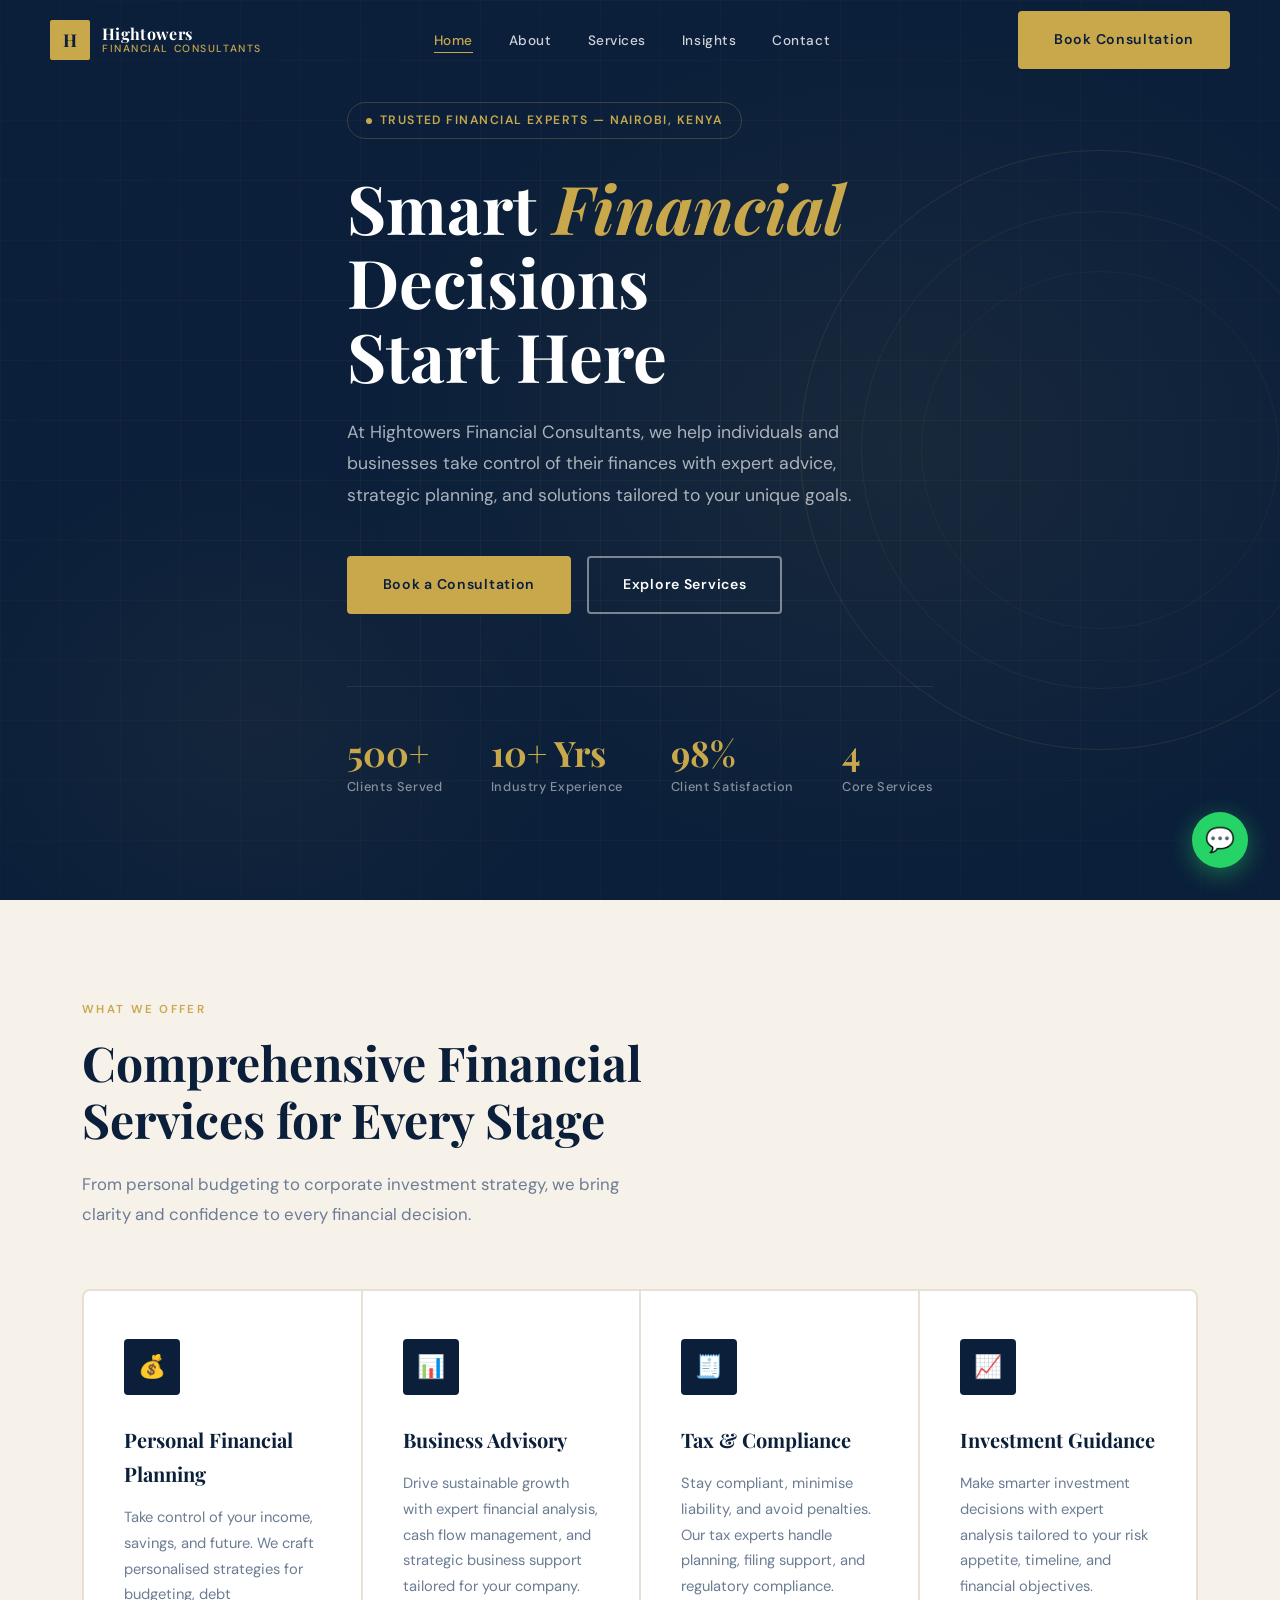
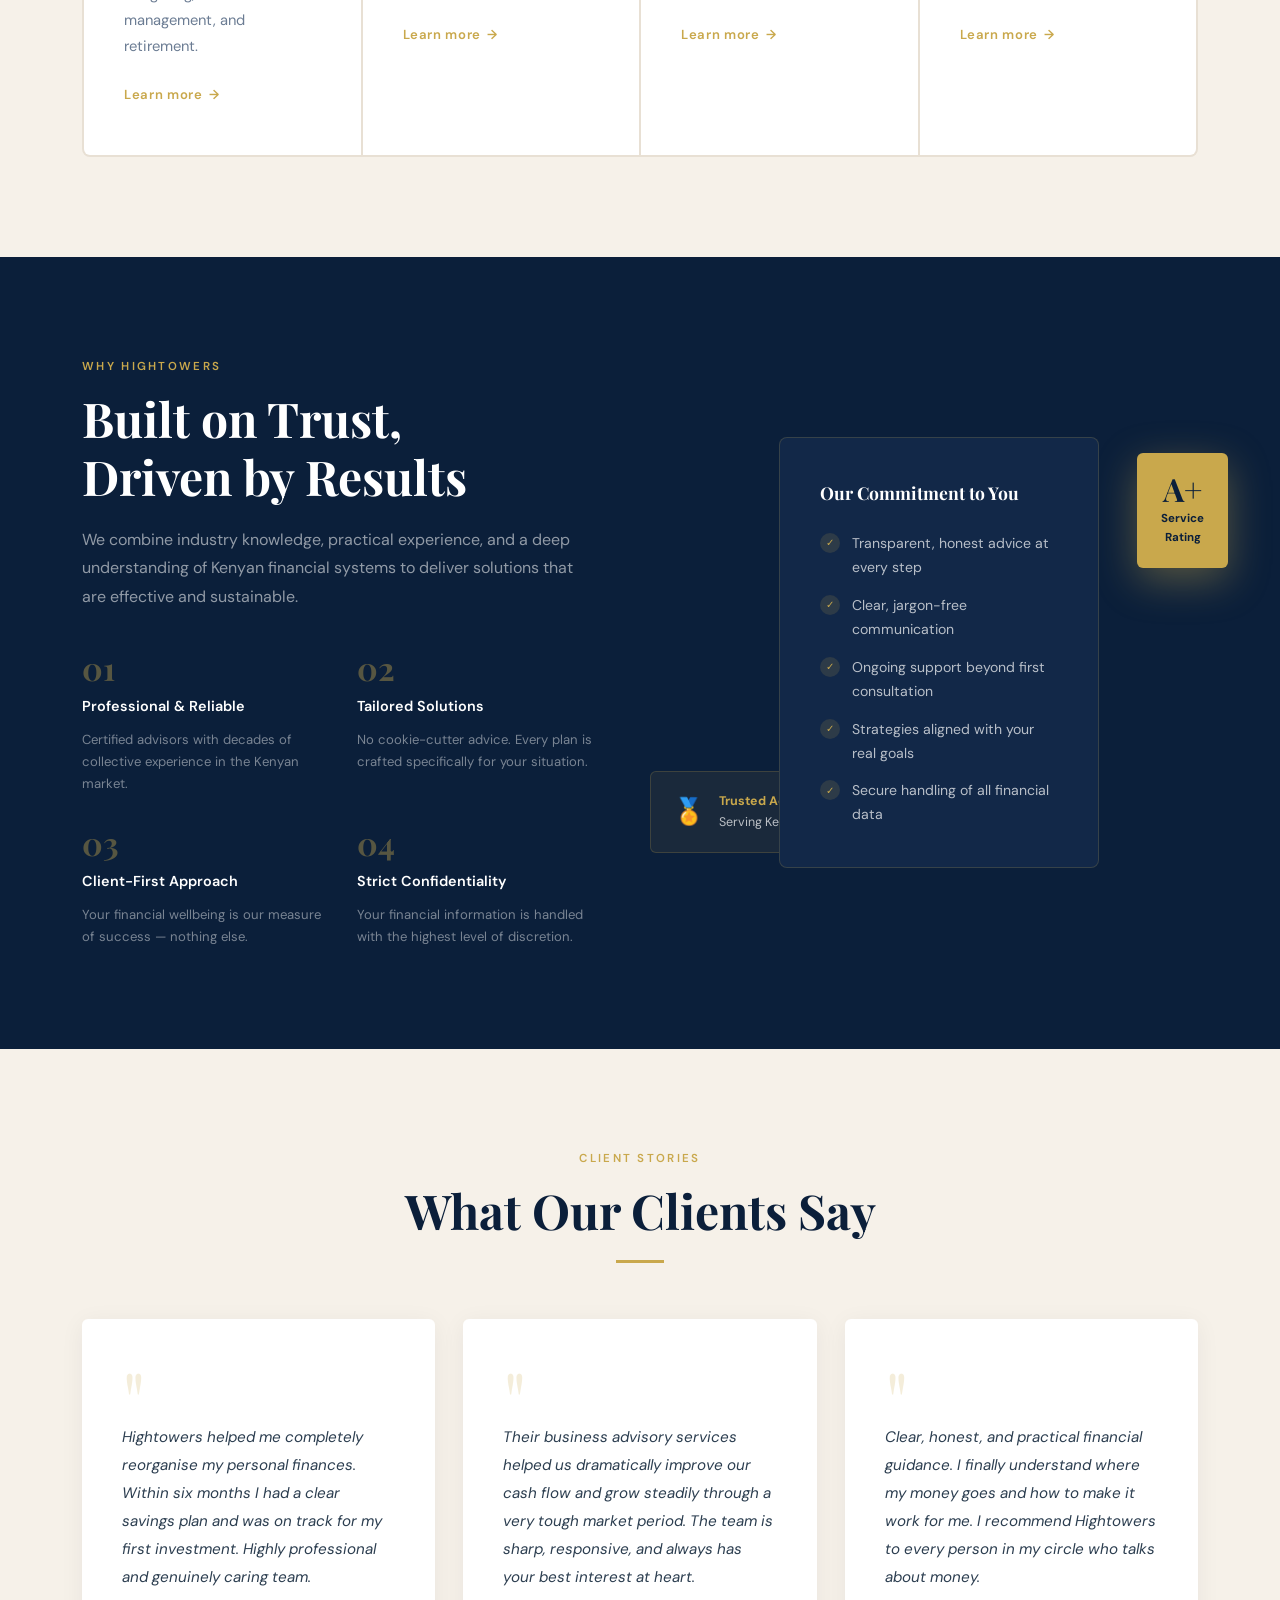
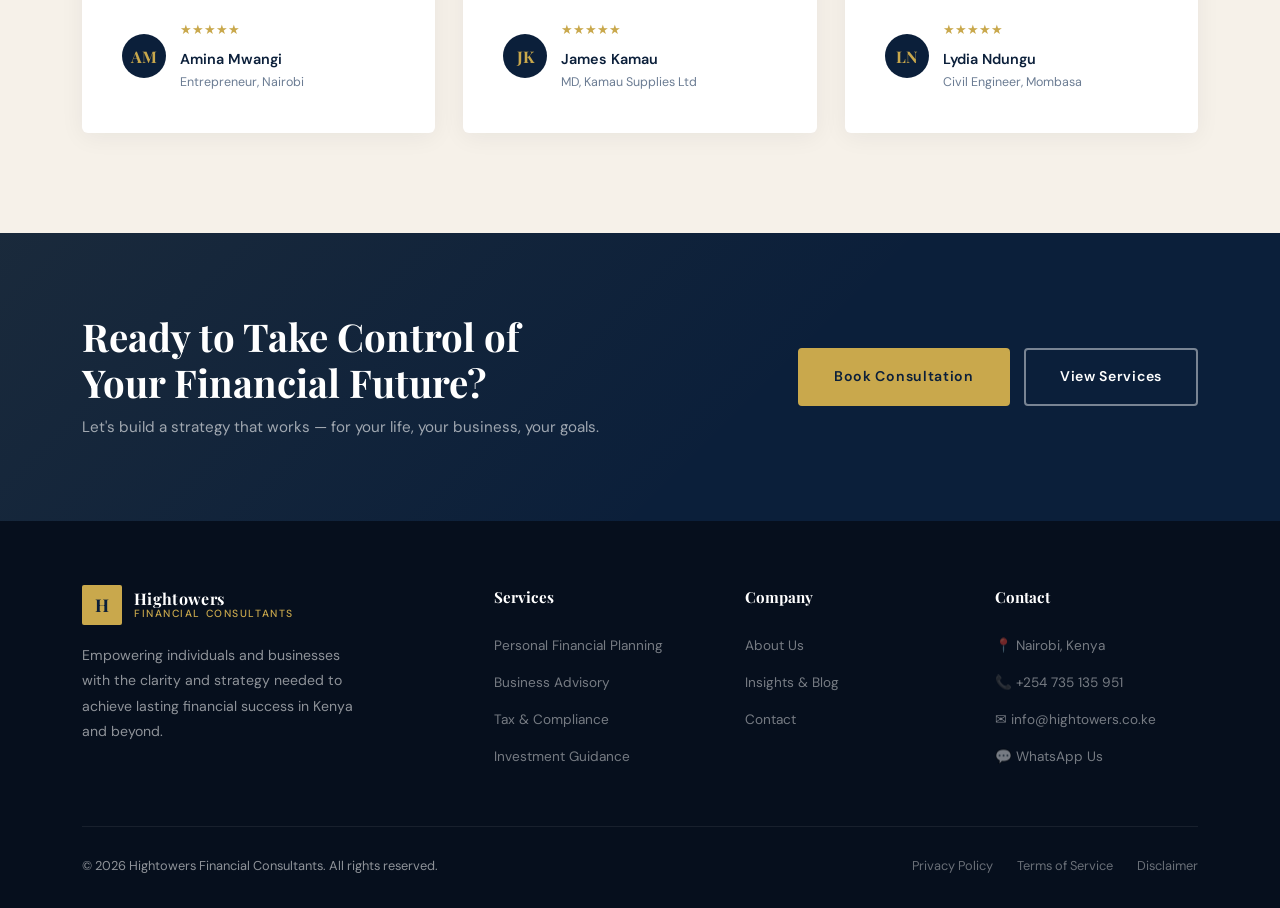
==== index.html @ bea7aef2 "Update WhatsApp link in footer and float button" ====
<!DOCTYPE html>
<html lang="en">
<head>
  <meta charset="UTF-8" />
  <meta name="viewport" content="width=device-width, initial-scale=1.0" />
  <title>Hightowers Financial Consultants — Smart Financial Decisions Start Here</title>
  <meta name="description" content="Hightowers Financial Consultants — expert financial advisory, investment guidance, tax consulting, and business advisory services in Kenya.">
  <link rel="stylesheet" href="css/style.css" />
</head>
<body>

<!-- ── NAVBAR ────────────────────────────── -->
<nav class="navbar">
  <div class="nav-inner">
    <a href="index.html" class="logo">
      <div class="logo-mark">H</div>
      <div class="logo-text">
        <span class="logo-name">Hightowers</span>
        <span class="logo-sub">Financial Consultants</span>
      </div>
    </a>
    <ul class="nav-links">
      <li><a href="index.html">Home</a></li>
      <li><a href="about.html">About</a></li>
      <li><a href="services.html">Services</a></li>
      <li><a href="blog.html">Insights</a></li>
      <li><a href="contact.html">Contact</a></li>
    </ul>
    <a href="contact.html" class="btn btn-primary nav-cta">Book Consultation</a>
    <div class="hamburger">
      <span></span><span></span><span></span>
    </div>
  </div>
</nav>

<!-- Mobile Nav -->
<nav class="mobile-nav">
  <a href="index.html">Home</a>
  <a href="about.html">About</a>
  <a href="services.html">Services</a>
  <a href="blog.html">Insights</a>
  <a href="contact.html">Contact</a>
  <a href="contact.html" class="btn btn-primary" style="text-align:center;margin-top:8px;">Book Consultation</a>
</nav>

<!-- ── HERO ──────────────────────────────── -->
<section class="hero">
  <div class="hero-bg"></div>
  <div class="hero-grid"></div>
  <div class="hero-shape"></div>

  <div class="container">
    <div class="hero-content">
      <div class="hero-badge">
        <span class="badge-dot"></span>
        Trusted Financial Experts — Nairobi, Kenya
      </div>

      <h1>Smart <em>Financial</em><br>Decisions<br>Start Here</h1>

      <p class="hero-sub">
        At Hightowers Financial Consultants, we help individuals and businesses
        take control of their finances with expert advice, strategic planning,
        and solutions tailored to your unique goals.
      </p>

      <div class="hero-actions">
        <a href="contact.html" class="btn btn-primary">Book a Consultation</a>
        <a href="services.html" class="btn btn-outline">Explore Services</a>
      </div>

      <div class="hero-stats">
        <div>
          <div class="stat-num" data-target="500" data-suffix="+">0+</div>
          <div class="stat-label">Clients Served</div>
        </div>
        <div>
          <div class="stat-num" data-target="10" data-suffix="+ Yrs">0</div>
          <div class="stat-label">Industry Experience</div>
        </div>
        <div>
          <div class="stat-num" data-target="98" data-suffix="%">0%</div>
          <div class="stat-label">Client Satisfaction</div>
        </div>
        <div>
          <div class="stat-num" data-target="4" data-suffix="">0</div>
          <div class="stat-label">Core Services</div>
        </div>
      </div>
    </div>
  </div>
</section>

<!-- ── SERVICES OVERVIEW ──────────────────── -->
<section class="section" style="background:var(--cream);">
  <div class="container">
    <div class="fade-in">
      <span class="eyebrow">What We Offer</span>
      <h2 class="section-title">Comprehensive Financial<br>Services for Every Stage</h2>
      <p class="section-sub">From personal budgeting to corporate investment strategy, we bring clarity and confidence to every financial decision.</p>
    </div>

    <div class="services-grid fade-in">
      <div class="service-card">
        <div class="service-icon">💰</div>
        <h3>Personal Financial Planning</h3>
        <p>Take control of your income, savings, and future. We craft personalised strategies for budgeting, debt management, and retirement.</p>
        <a href="services.html" class="service-link">Learn more</a>
      </div>
      <div class="service-card">
        <div class="service-icon">📊</div>
        <h3>Business Advisory</h3>
        <p>Drive sustainable growth with expert financial analysis, cash flow management, and strategic business support tailored for your company.</p>
        <a href="services.html" class="service-link">Learn more</a>
      </div>
      <div class="service-card">
        <div class="service-icon">🧾</div>
        <h3>Tax & Compliance</h3>
        <p>Stay compliant, minimise liability, and avoid penalties. Our tax experts handle planning, filing support, and regulatory compliance.</p>
        <a href="services.html" class="service-link">Learn more</a>
      </div>
      <div class="service-card">
        <div class="service-icon">📈</div>
        <h3>Investment Guidance</h3>
        <p>Make smarter investment decisions with expert analysis tailored to your risk appetite, timeline, and financial objectives.</p>
        <a href="services.html" class="service-link">Learn more</a>
      </div>
    </div>
  </div>
</section>

<!-- ── WHY CHOOSE US ─────────────────────── -->
<section class="section why-us">
  <div class="container">
    <div class="why-grid">
      <div>
        <span class="eyebrow">Why Hightowers</span>
        <h2 class="section-title light">Built on Trust,<br>Driven by Results</h2>
        <p style="color:rgba(255,255,255,0.55);font-size:1rem;line-height:1.8;margin-bottom:8px;">
          We combine industry knowledge, practical experience, and a deep understanding of Kenyan financial systems to deliver solutions that are effective and sustainable.
        </p>

        <div class="why-features">
          <div class="feature-item fade-in">
            <div class="feature-num">01</div>
            <div class="feature-title">Professional & Reliable</div>
            <div class="feature-desc">Certified advisors with decades of collective experience in the Kenyan market.</div>
          </div>
          <div class="feature-item fade-in">
            <div class="feature-num">02</div>
            <div class="feature-title">Tailored Solutions</div>
            <div class="feature-desc">No cookie-cutter advice. Every plan is crafted specifically for your situation.</div>
          </div>
          <div class="feature-item fade-in">
            <div class="feature-num">03</div>
            <div class="feature-title">Client-First Approach</div>
            <div class="feature-desc">Your financial wellbeing is our measure of success — nothing else.</div>
          </div>
          <div class="feature-item fade-in">
            <div class="feature-num">04</div>
            <div class="feature-title">Strict Confidentiality</div>
            <div class="feature-desc">Your financial information is handled with the highest level of discretion.</div>
          </div>
        </div>
      </div>

      <div class="why-visual">
        <div class="why-card-main">
          <h4>Our Commitment to You</h4>
          <ul class="checklist">
            <li><div class="check-icon">✓</div>Transparent, honest advice at every step</li>
            <li><div class="check-icon">✓</div>Clear, jargon-free communication</li>
            <li><div class="check-icon">✓</div>Ongoing support beyond first consultation</li>
            <li><div class="check-icon">✓</div>Strategies aligned with your real goals</li>
            <li><div class="check-icon">✓</div>Secure handling of all financial data</li>
          </ul>
        </div>

        <div class="why-card-accent">
          <div class="accent-num">A+</div>
          <div class="accent-text">Service<br>Rating</div>
        </div>

        <div class="why-card-bottom">
          <div class="wb-icon">🏅</div>
          <div class="wb-text">
            <strong>Trusted Advisors</strong>
            Serving Kenya since 2014
          </div>
        </div>
      </div>
    </div>
  </div>
</section>

<!-- ── TESTIMONIALS ──────────────────────── -->
<section class="section testimonials">
  <div class="container">
    <div class="fade-in" style="text-align:center;max-width:580px;margin:0 auto;">
      <span class="eyebrow">Client Stories</span>
      <h2 class="section-title">What Our Clients Say</h2>
      <div class="gold-line" style="margin:0 auto 0;"></div>
    </div>

    <div class="testimonials-grid">
      <div class="testimonial-card fade-in">
        <div class="quote-mark">"</div>
        <p class="testimonial-text">Hightowers helped me completely reorganise my personal finances. Within six months I had a clear savings plan and was on track for my first investment. Highly professional and genuinely caring team.</p>
        <div class="testimonial-author">
          <div class="author-avatar">AM</div>
          <div>
            <div class="stars">★★★★★</div>
            <div class="author-name">Amina Mwangi</div>
            <div class="author-role">Entrepreneur, Nairobi</div>
          </div>
        </div>
      </div>

      <div class="testimonial-card fade-in">
        <div class="quote-mark">"</div>
        <p class="testimonial-text">Their business advisory services helped us dramatically improve our cash flow and grow steadily through a very tough market period. The team is sharp, responsive, and always has your best interest at heart.</p>
        <div class="testimonial-author">
          <div class="author-avatar">JK</div>
          <div>
            <div class="stars">★★★★★</div>
            <div class="author-name">James Kamau</div>
            <div class="author-role">MD, Kamau Supplies Ltd</div>
          </div>
        </div>
      </div>

      <div class="testimonial-card fade-in">
        <div class="quote-mark">"</div>
        <p class="testimonial-text">Clear, honest, and practical financial guidance. I finally understand where my money goes and how to make it work for me. I recommend Hightowers to every person in my circle who talks about money.</p>
        <div class="testimonial-author">
          <div class="author-avatar">LN</div>
          <div>
            <div class="stars">★★★★★</div>
            <div class="author-name">Lydia Ndungu</div>
            <div class="author-role">Civil Engineer, Mombasa</div>
          </div>
        </div>
      </div>
    </div>
  </div>
</section>

<!-- ── CTA BAND ───────────────────────────── -->
<div class="cta-band">
  <div class="container">
    <div class="cta-inner">
      <div>
        <h2>Ready to Take Control of<br>Your Financial Future?</h2>
        <p>Let's build a strategy that works — for your life, your business, your goals.</p>
      </div>
      <div class="cta-actions">
        <a href="contact.html" class="btn btn-primary">Book Consultation</a>
        <a href="services.html" class="btn btn-outline">View Services</a>
      </div>
    </div>
  </div>
</div>

<!-- ── FOOTER ─────────────────────────────── -->
<footer>
  <div class="container">
    <div class="footer-grid">
      <div class="footer-brand">
        <a href="index.html" class="logo">
          <div class="logo-mark">H</div>
          <div class="logo-text">
            <span class="logo-name">Hightowers</span>
            <span class="logo-sub">Financial Consultants</span>
          </div>
        </a>
        <p>Empowering individuals and businesses with the clarity and strategy needed to achieve lasting financial success in Kenya and beyond.</p>
      </div>

      <div class="footer-col">
        <h4>Services</h4>
        <ul class="footer-links">
          <li><a href="services.html">Personal Financial Planning</a></li>
          <li><a href="services.html">Business Advisory</a></li>
          <li><a href="services.html">Tax & Compliance</a></li>
          <li><a href="services.html">Investment Guidance</a></li>
        </ul>
      </div>

      <div class="footer-col">
        <h4>Company</h4>
        <ul class="footer-links">
          <li><a href="about.html">About Us</a></li>
          <li><a href="blog.html">Insights & Blog</a></li>
          <li><a href="contact.html">Contact</a></li>
        </ul>
      </div>

      <div class="footer-col">
        <h4>Contact</h4>
        <ul class="footer-links">
          <li><a href="#">📍 Nairobi, Kenya</a></li>
          <li><a href="tel:+254735135951">📞 +254 735 135 951</a></li>
          <li><a href="mailto:olelaeric@gmail.com">✉ info@hightowers.co.ke</a></li>
          <li><a href="https://wa.me/254102696261">💬 WhatsApp Us</a></li>
        </ul>
      </div>
    </div>

    <div class="footer-bottom">
      <span>© 2026 Hightowers Financial Consultants. All rights reserved.</span>
      <div style="display:flex;gap:24px;">
        <a href="#">Privacy Policy</a>
        <a href="#">Terms of Service</a>
        <a href="#">Disclaimer</a>
      </div>
    </div>
  </div>
</footer>

<!-- WhatsApp Float -->
<a href="https://wa.me/254102696261" class="wa-float" target="_blank" title="Chat on WhatsApp">💬</a>

<script src="js/main.js"></script>
</body>
</html>
---- css/style.css ----
/* =============================================
   HIGHTOWERS FINANCIAL CONSULTANTS
   Stylesheet — Luxury Refined Theme
   ============================================= */

@import url('https://fonts.googleapis.com/css2?family=Playfair+Display:ital,wght@0,400;0,600;0,700;1,400&family=DM+Sans:wght@300;400;500;600&display=swap');

:root {
  --navy:    #0B1F3A;
  --navy-2:  #122848;
  --gold:    #C9A84C;
  --gold-lt: #E2C97E;
  --cream:   #F6F1E9;
  --white:   #FFFFFF;
  --text:    #2C3E50;
  --muted:   #6B7C93;
  --border:  rgba(201,168,76,0.25);
  --shadow:  0 12px 48px rgba(11,31,58,0.14);
  --radius:  4px;
  --transition: 0.35s cubic-bezier(0.4,0,0.2,1);
}

*, *::before, *::after { box-sizing: border-box; margin: 0; padding: 0; }

html { scroll-behavior: smooth; font-size: 16px; }

body {
  font-family: 'DM Sans', sans-serif;
  color: var(--text);
  background: var(--white);
  line-height: 1.7;
  overflow-x: hidden;
}

/* ── Utility ─────────────────────────────── */
.container { max-width: 1180px; margin: 0 auto; padding: 0 32px; }
.section    { padding: 100px 0; }
.section-sm { padding: 64px 0; }

.eyebrow {
  font-family: 'DM Sans', sans-serif;
  font-size: 0.72rem;
  font-weight: 600;
  letter-spacing: 0.2em;
  text-transform: uppercase;
  color: var(--gold);
  display: block;
  margin-bottom: 14px;
}

.section-title {
  font-family: 'Playfair Display', serif;
  font-size: clamp(2rem, 4vw, 3rem);
  font-weight: 700;
  color: var(--navy);
  line-height: 1.2;
  margin-bottom: 20px;
}

.section-title.light { color: var(--white); }

.section-sub {
  font-size: 1.05rem;
  color: var(--muted);
  max-width: 560px;
  line-height: 1.8;
}

.gold-line {
  width: 48px;
  height: 3px;
  background: var(--gold);
  margin-bottom: 28px;
}

/* ── Buttons ─────────────────────────────── */
.btn {
  display: inline-flex;
  align-items: center;
  gap: 8px;
  padding: 15px 34px;
  border-radius: var(--radius);
  font-family: 'DM Sans', sans-serif;
  font-size: 0.88rem;
  font-weight: 600;
  letter-spacing: 0.05em;
  text-decoration: none;
  cursor: pointer;
  border: 2px solid transparent;
  transition: all var(--transition);
}

.btn-primary {
  background: var(--gold);
  color: var(--navy);
  border-color: var(--gold);
}
.btn-primary:hover {
  background: var(--gold-lt);
  border-color: var(--gold-lt);
  transform: translateY(-2px);
  box-shadow: 0 8px 28px rgba(201,168,76,0.35);
}

.btn-outline {
  background: transparent;
  color: var(--white);
  border-color: rgba(255,255,255,0.45);
}
.btn-outline:hover {
  background: rgba(255,255,255,0.12);
  border-color: var(--white);
}

.btn-dark {
  background: var(--navy);
  color: var(--white);
  border-color: var(--navy);
}
.btn-dark:hover {
  background: var(--navy-2);
  transform: translateY(-2px);
}

/* ── NAV ─────────────────────────────────── */
.navbar {
  position: fixed;
  top: 0; left: 0; right: 0;
  z-index: 999;
  padding: 0 32px;
  transition: all var(--transition);
}

.navbar.scrolled {
  background: var(--navy);
  box-shadow: 0 4px 32px rgba(0,0,0,0.3);
  padding: 0 32px;
}

.nav-inner {
  display: flex;
  align-items: center;
  justify-content: space-between;
  max-width: 1180px;
  margin: 0 auto;
  height: 80px;
}

.logo {
  text-decoration: none;
  display: flex;
  align-items: center;
  gap: 12px;
}

.logo-mark {
  width: 40px;
  height: 40px;
  background: var(--gold);
  display: flex;
  align-items: center;
  justify-content: center;
  font-family: 'Playfair Display', serif;
  font-size: 1.1rem;
  font-weight: 700;
  color: var(--navy);
  border-radius: 2px;
}

.logo-text {
  display: flex;
  flex-direction: column;
  line-height: 1.1;
}

.logo-name {
  font-family: 'Playfair Display', serif;
  font-size: 1rem;
  font-weight: 700;
  color: var(--white);
  letter-spacing: 0.02em;
}

.logo-sub {
  font-size: 0.65rem;
  font-weight: 500;
  letter-spacing: 0.15em;
  text-transform: uppercase;
  color: var(--gold);
}

.nav-links {
  display: flex;
  align-items: center;
  gap: 36px;
  list-style: none;
}

.nav-links a {
  text-decoration: none;
  font-size: 0.85rem;
  font-weight: 500;
  color: rgba(255,255,255,0.8);
  letter-spacing: 0.04em;
  transition: color var(--transition);
  position: relative;
}

.nav-links a::after {
  content: '';
  position: absolute;
  bottom: -4px; left: 0; right: 0;
  height: 1px;
  background: var(--gold);
  transform: scaleX(0);
  transition: transform var(--transition);
}

.nav-links a:hover,
.nav-links a.active {
  color: var(--gold);
}

.nav-links a:hover::after,
.nav-links a.active::after { transform: scaleX(1); }

.nav-cta { margin-left: 16px; }

.hamburger {
  display: none;
  flex-direction: column;
  gap: 5px;
  cursor: pointer;
  padding: 4px;
}
.hamburger span {
  width: 26px;
  height: 2px;
  background: var(--white);
  border-radius: 2px;
  transition: all var(--transition);
}

/* ── HERO ────────────────────────────────── */
.hero {
  min-height: 100vh;
  background: var(--navy);
  position: relative;
  display: flex;
  align-items: center;
  overflow: hidden;
}

.hero-bg {
  position: absolute;
  inset: 0;
  background:
    radial-gradient(ellipse 70% 80% at 70% 50%, rgba(201,168,76,0.07) 0%, transparent 60%),
    radial-gradient(ellipse 50% 60% at 20% 80%, rgba(201,168,76,0.05) 0%, transparent 50%);
}

.hero-grid {
  position: absolute;
  inset: 0;
  background-image:
    linear-gradient(rgba(201,168,76,0.05) 1px, transparent 1px),
    linear-gradient(90deg, rgba(201,168,76,0.05) 1px, transparent 1px);
  background-size: 60px 60px;
  mask-image: radial-gradient(ellipse 90% 90% at 50% 50%, black 30%, transparent 100%);
}

.hero-shape {
  position: absolute;
  right: -120px;
  top: 50%;
  transform: translateY(-50%);
  width: 600px;
  height: 600px;
  border: 1px solid rgba(201,168,76,0.12);
  border-radius: 50%;
}

.hero-shape::before {
  content: '';
  position: absolute;
  inset: 60px;
  border: 1px solid rgba(201,168,76,0.08);
  border-radius: 50%;
}

.hero-shape::after {
  content: '';
  position: absolute;
  inset: 120px;
  border: 1px solid rgba(201,168,76,0.06);
  border-radius: 50%;
}

.hero-content {
  position: relative;
  z-index: 2;
  max-width: 680px;
  animation: heroIn 1.1s cubic-bezier(0.22,1,0.36,1) both;
}

@keyframes heroIn {
  from { opacity: 0; transform: translateY(40px); }
  to   { opacity: 1; transform: translateY(0); }
}

.hero-badge {
  display: inline-flex;
  align-items: center;
  gap: 8px;
  padding: 7px 18px;
  border: 1px solid var(--border);
  border-radius: 100px;
  margin-bottom: 32px;
  font-size: 0.76rem;
  font-weight: 600;
  letter-spacing: 0.12em;
  text-transform: uppercase;
  color: var(--gold);
}

.badge-dot {
  width: 6px;
  height: 6px;
  background: var(--gold);
  border-radius: 50%;
  animation: pulse 2s infinite;
}

@keyframes pulse {
  0%, 100% { opacity: 1; transform: scale(1); }
  50%       { opacity: 0.5; transform: scale(0.7); }
}

.hero h1 {
  font-family: 'Playfair Display', serif;
  font-size: clamp(2.6rem, 6vw, 4.2rem);
  font-weight: 700;
  color: var(--white);
  line-height: 1.1;
  margin-bottom: 24px;
}

.hero h1 em {
  font-style: italic;
  color: var(--gold);
}

.hero-sub {
  font-size: 1.1rem;
  color: rgba(255,255,255,0.65);
  line-height: 1.8;
  margin-bottom: 44px;
  max-width: 520px;
}

.hero-actions { display: flex; gap: 16px; flex-wrap: wrap; }

.hero-stats {
  display: flex;
  gap: 48px;
  margin-top: 72px;
  padding-top: 48px;
  border-top: 1px solid rgba(255,255,255,0.08);
}

.stat-num {
  font-family: 'Playfair Display', serif;
  font-size: 2.2rem;
  font-weight: 700;
  color: var(--gold);
  line-height: 1;
  margin-bottom: 6px;
}

.stat-label {
  font-size: 0.8rem;
  font-weight: 500;
  color: rgba(255,255,255,0.5);
  letter-spacing: 0.05em;
}

/* ── SERVICES GRID ───────────────────────── */
.services-grid {
  display: grid;
  grid-template-columns: repeat(auto-fit, minmax(260px, 1fr));
  gap: 2px;
  background: #E8E0D4;
  border: 2px solid #E8E0D4;
  border-radius: 8px;
  overflow: hidden;
  margin-top: 60px;
}

.service-card {
  background: var(--white);
  padding: 48px 40px;
  transition: all var(--transition);
  position: relative;
  overflow: hidden;
}

.service-card::before {
  content: '';
  position: absolute;
  bottom: 0; left: 0; right: 0;
  height: 3px;
  background: var(--gold);
  transform: scaleX(0);
  transition: transform var(--transition);
}

.service-card:hover { background: var(--cream); }
.service-card:hover::before { transform: scaleX(1); }

.service-icon {
  width: 56px;
  height: 56px;
  background: var(--navy);
  border-radius: var(--radius);
  display: flex;
  align-items: center;
  justify-content: center;
  margin-bottom: 28px;
  font-size: 1.4rem;
  transition: background var(--transition);
}

.service-card:hover .service-icon { background: var(--gold); }

.service-card h3 {
  font-family: 'Playfair Display', serif;
  font-size: 1.25rem;
  font-weight: 700;
  color: var(--navy);
  margin-bottom: 14px;
}

.service-card p {
  font-size: 0.92rem;
  color: var(--muted);
  line-height: 1.75;
  margin-bottom: 20px;
}

.service-link {
  font-size: 0.82rem;
  font-weight: 600;
  color: var(--gold);
  text-decoration: none;
  letter-spacing: 0.05em;
  display: inline-flex;
  align-items: center;
  gap: 6px;
}

.service-link::after { content: '→'; }

/* ── WHY US ──────────────────────────────── */
.why-us { background: var(--navy); }

.why-grid {
  display: grid;
  grid-template-columns: 1fr 1fr;
  gap: 80px;
  align-items: center;
}

.why-features {
  display: grid;
  grid-template-columns: 1fr 1fr;
  gap: 32px;
  margin-top: 40px;
}

.feature-item {
  display: flex;
  flex-direction: column;
  gap: 10px;
}

.feature-num {
  font-family: 'Playfair Display', serif;
  font-size: 2rem;
  font-weight: 700;
  color: var(--gold);
  opacity: 0.4;
  line-height: 1;
}

.feature-title {
  font-size: 0.9rem;
  font-weight: 600;
  color: var(--white);
}

.feature-desc {
  font-size: 0.82rem;
  color: rgba(255,255,255,0.45);
  line-height: 1.7;
}

.why-visual {
  position: relative;
  height: 480px;
  display: flex;
  align-items: center;
  justify-content: center;
}

.why-card-main {
  background: var(--navy-2);
  border: 1px solid rgba(201,168,76,0.2);
  border-radius: 8px;
  padding: 40px;
  width: 320px;
  position: relative;
  z-index: 2;
}

.why-card-main h4 {
  font-family: 'Playfair Display', serif;
  font-size: 1.1rem;
  color: var(--white);
  margin-bottom: 24px;
}

.checklist { list-style: none; display: flex; flex-direction: column; gap: 14px; }
.checklist li {
  display: flex;
  align-items: flex-start;
  gap: 12px;
  font-size: 0.88rem;
  color: rgba(255,255,255,0.7);
}

.check-icon {
  width: 20px;
  height: 20px;
  background: rgba(201,168,76,0.15);
  border-radius: 50%;
  display: flex;
  align-items: center;
  justify-content: center;
  font-size: 0.65rem;
  color: var(--gold);
  flex-shrink: 0;
  margin-top: 1px;
}

.why-card-accent {
  position: absolute;
  top: 40px;
  right: -30px;
  background: var(--gold);
  color: var(--navy);
  border-radius: 6px;
  padding: 20px 24px;
  font-weight: 700;
  text-align: center;
  box-shadow: 0 12px 40px rgba(201,168,76,0.4);
}

.accent-num {
  font-family: 'Playfair Display', serif;
  font-size: 2rem;
  line-height: 1;
}

.accent-text { font-size: 0.72rem; margin-top: 4px; }

.why-card-bottom {
  position: absolute;
  bottom: 40px;
  left: -30px;
  background: rgba(201,168,76,0.08);
  border: 1px solid rgba(201,168,76,0.2);
  border-radius: 6px;
  padding: 18px 22px;
  display: flex;
  align-items: center;
  gap: 14px;
}

.wb-icon { font-size: 1.6rem; }
.wb-text { font-size: 0.78rem; color: rgba(255,255,255,0.7); }
.wb-text strong { color: var(--gold); display: block; }

/* ── TESTIMONIALS ────────────────────────── */
.testimonials { background: var(--cream); }

.testimonials-grid {
  display: grid;
  grid-template-columns: repeat(3, 1fr);
  gap: 28px;
  margin-top: 56px;
}

.testimonial-card {
  background: var(--white);
  border-radius: 6px;
  padding: 40px;
  box-shadow: 0 4px 24px rgba(11,31,58,0.06);
  position: relative;
  transition: transform var(--transition);
}

.testimonial-card:hover { transform: translateY(-6px); }

.quote-mark {
  font-family: 'Playfair Display', serif;
  font-size: 5rem;
  color: var(--gold);
  opacity: 0.2;
  line-height: 1;
  margin-bottom: -16px;
}

.testimonial-text {
  font-size: 0.95rem;
  color: var(--text);
  line-height: 1.85;
  font-style: italic;
  margin-bottom: 28px;
}

.testimonial-author {
  display: flex;
  align-items: center;
  gap: 14px;
}

.author-avatar {
  width: 44px;
  height: 44px;
  border-radius: 50%;
  background: var(--navy);
  display: flex;
  align-items: center;
  justify-content: center;
  font-family: 'Playfair Display', serif;
  font-weight: 700;
  color: var(--gold);
  font-size: 1rem;
  flex-shrink: 0;
}

.author-name {
  font-weight: 600;
  font-size: 0.9rem;
  color: var(--navy);
}

.author-role { font-size: 0.78rem; color: var(--muted); }

.stars { color: var(--gold); font-size: 0.8rem; margin-bottom: 6px; }

/* ── CTA BAND ────────────────────────────── */
.cta-band {
  background: var(--navy);
  padding: 80px 0;
  position: relative;
  overflow: hidden;
}

.cta-band::before {
  content: '';
  position: absolute;
  inset: 0;
  background: linear-gradient(135deg, rgba(201,168,76,0.08) 0%, transparent 60%);
}

.cta-inner {
  display: flex;
  align-items: center;
  justify-content: space-between;
  gap: 48px;
  position: relative;
}

.cta-band h2 {
  font-family: 'Playfair Display', serif;
  font-size: clamp(1.6rem, 3vw, 2.4rem);
  font-weight: 700;
  color: var(--white);
  line-height: 1.2;
}

.cta-band p {
  font-size: 0.95rem;
  color: rgba(255,255,255,0.6);
  margin-top: 10px;
}

.cta-actions { display: flex; gap: 14px; flex-shrink: 0; }

/* ── CONTACT SECTION ─────────────────────── */
.contact-grid {
  display: grid;
  grid-template-columns: 1fr 1.4fr;
  gap: 80px;
  align-items: start;
}

.contact-info { display: flex; flex-direction: column; gap: 32px; }

.contact-item {
  display: flex;
  align-items: flex-start;
  gap: 18px;
}

.contact-icon {
  width: 48px;
  height: 48px;
  background: var(--navy);
  border-radius: var(--radius);
  display: flex;
  align-items: center;
  justify-content: center;
  font-size: 1.2rem;
  flex-shrink: 0;
}

.contact-detail h4 {
  font-weight: 600;
  font-size: 0.9rem;
  color: var(--navy);
  margin-bottom: 4px;
}

.contact-detail p,
.contact-detail a {
  font-size: 0.88rem;
  color: var(--muted);
  text-decoration: none;
}

.contact-detail a:hover { color: var(--gold); }

/* ── FORM ────────────────────────────────── */
.contact-form {
  background: var(--cream);
  border-radius: 8px;
  padding: 52px;
}

.form-group { margin-bottom: 24px; }

.form-label {
  display: block;
  font-size: 0.8rem;
  font-weight: 600;
  letter-spacing: 0.06em;
  text-transform: uppercase;
  color: var(--navy);
  margin-bottom: 8px;
}

.form-control {
  width: 100%;
  padding: 14px 18px;
  border: 1.5px solid #DDD6CB;
  border-radius: var(--radius);
  font-family: 'DM Sans', sans-serif;
  font-size: 0.92rem;
  color: var(--text);
  background: var(--white);
  transition: border-color var(--transition);
  outline: none;
}

.form-control:focus { border-color: var(--gold); }
.form-control::placeholder { color: #BDB5AA; }

textarea.form-control { resize: vertical; min-height: 140px; }

.form-row { display: grid; grid-template-columns: 1fr 1fr; gap: 16px; }

/* ── FOOTER ──────────────────────────────── */
footer {
  background: #060F1D;
  color: rgba(255,255,255,0.55);
  padding: 64px 0 32px;
}

.footer-grid {
  display: grid;
  grid-template-columns: 1.8fr 1fr 1fr 1fr;
  gap: 48px;
  margin-bottom: 56px;
}

.footer-brand p {
  font-size: 0.88rem;
  line-height: 1.8;
  margin-top: 18px;
  max-width: 280px;
}

.footer-col h4 {
  font-family: 'Playfair Display', serif;
  font-size: 0.95rem;
  color: var(--white);
  margin-bottom: 20px;
}

.footer-links { list-style: none; display: flex; flex-direction: column; gap: 10px; }
.footer-links a {
  text-decoration: none;
  font-size: 0.85rem;
  color: rgba(255,255,255,0.45);
  transition: color var(--transition);
}
.footer-links a:hover { color: var(--gold); }

.footer-bottom {
  border-top: 1px solid rgba(255,255,255,0.07);
  padding-top: 28px;
  display: flex;
  justify-content: space-between;
  align-items: center;
  font-size: 0.8rem;
}

.footer-bottom a {
  color: rgba(255,255,255,0.4);
  text-decoration: none;
}
.footer-bottom a:hover { color: var(--gold); }

/* ── PAGE HERO (inner pages) ─────────────── */
.page-hero {
  background: var(--navy);
  padding: 160px 0 80px;
  position: relative;
  overflow: hidden;
}

.page-hero::before {
  content: '';
  position: absolute;
  inset: 0;
  background:
    radial-gradient(ellipse 60% 80% at 80% 50%, rgba(201,168,76,0.06) 0%, transparent 60%);
}

.page-hero h1 {
  font-family: 'Playfair Display', serif;
  font-size: clamp(2rem, 5vw, 3.5rem);
  font-weight: 700;
  color: var(--white);
  margin-bottom: 16px;
  position: relative;
}

.page-hero p {
  font-size: 1.05rem;
  color: rgba(255,255,255,0.6);
  max-width: 540px;
  position: relative;
}

.breadcrumb {
  display: flex;
  align-items: center;
  gap: 8px;
  margin-bottom: 24px;
  font-size: 0.8rem;
  position: relative;
}

.breadcrumb a {
  color: var(--gold);
  text-decoration: none;
}
.breadcrumb span { color: rgba(255,255,255,0.3); }
.breadcrumb em { color: rgba(255,255,255,0.5); font-style: normal; }

/* ── ABOUT PAGE ──────────────────────────── */
.about-grid {
  display: grid;
  grid-template-columns: 1fr 1fr;
  gap: 80px;
  align-items: center;
}

.values-grid {
  display: grid;
  grid-template-columns: repeat(2, 1fr);
  gap: 24px;
  margin-top: 56px;
}

.value-card {
  padding: 32px;
  border: 1px solid #E8E0D4;
  border-radius: 6px;
  transition: all var(--transition);
}

.value-card:hover {
  border-color: var(--gold);
  box-shadow: 0 8px 32px rgba(201,168,76,0.1);
}

.value-icon { font-size: 1.8rem; margin-bottom: 14px; }
.value-card h3 {
  font-family: 'Playfair Display', serif;
  font-size: 1.05rem;
  color: var(--navy);
  margin-bottom: 8px;
}
.value-card p { font-size: 0.85rem; color: var(--muted); line-height: 1.7; }

/* ── TEAM ────────────────────────────────── */
.team-section { background: var(--cream); }

.team-grid {
  display: grid;
  grid-template-columns: repeat(3, 1fr);
  gap: 32px;
  margin-top: 56px;
}

.team-card {
  background: var(--white);
  border-radius: 6px;
  overflow: hidden;
  transition: transform var(--transition);
}

.team-card:hover { transform: translateY(-8px); }

.team-photo {
  height: 220px;
  background: var(--navy-2);
  display: flex;
  align-items: center;
  justify-content: center;
  font-family: 'Playfair Display', serif;
  font-size: 3.5rem;
  color: var(--gold);
  opacity: 0.3;
}

.team-info { padding: 28px; }
.team-info h3 {
  font-family: 'Playfair Display', serif;
  font-size: 1.1rem;
  color: var(--navy);
  margin-bottom: 4px;
}
.team-info .role { font-size: 0.8rem; color: var(--gold); font-weight: 600; margin-bottom: 12px; }
.team-info p { font-size: 0.85rem; color: var(--muted); line-height: 1.7; }

/* ── BLOG ────────────────────────────────── */
.blog-grid {
  display: grid;
  grid-template-columns: repeat(3, 1fr);
  gap: 32px;
  margin-top: 56px;
}

.blog-card {
  border-radius: 6px;
  overflow: hidden;
  border: 1px solid #E8E0D4;
  transition: all var(--transition);
}

.blog-card:hover {
  transform: translateY(-6px);
  box-shadow: var(--shadow);
}

.blog-thumb {
  height: 180px;
  background: var(--navy);
  display: flex;
  align-items: center;
  justify-content: center;
  font-size: 2.5rem;
  position: relative;
  overflow: hidden;
}

.blog-thumb::after {
  content: '';
  position: absolute;
  inset: 0;
  background: linear-gradient(135deg, var(--navy) 0%, var(--navy-2) 100%);
  opacity: 0.7;
}

.blog-cat {
  position: absolute;
  top: 16px; left: 16px;
  z-index: 2;
  background: var(--gold);
  color: var(--navy);
  font-size: 0.68rem;
  font-weight: 700;
  letter-spacing: 0.1em;
  text-transform: uppercase;
  padding: 4px 12px;
  border-radius: 100px;
}

.blog-body { padding: 28px; }

.blog-meta {
  font-size: 0.76rem;
  color: var(--muted);
  margin-bottom: 10px;
  display: flex;
  gap: 12px;
}

.blog-body h3 {
  font-family: 'Playfair Display', serif;
  font-size: 1.05rem;
  color: var(--navy);
  line-height: 1.4;
  margin-bottom: 10px;
}

.blog-body p {
  font-size: 0.85rem;
  color: var(--muted);
  line-height: 1.7;
  margin-bottom: 20px;
}

.read-more {
  font-size: 0.8rem;
  font-weight: 600;
  color: var(--gold);
  text-decoration: none;
  display: inline-flex;
  align-items: center;
  gap: 6px;
}

/* ── SERVICES PAGE ───────────────────────── */
.service-detail {
  padding: 64px 0;
  border-bottom: 1px solid #E8E0D4;
}

.service-detail:last-child { border-bottom: none; }

.service-detail-grid {
  display: grid;
  grid-template-columns: 1fr 1.2fr;
  gap: 80px;
  align-items: center;
}

.service-detail-grid.reverse { direction: rtl; }
.service-detail-grid.reverse > * { direction: ltr; }

.service-includes {
  list-style: none;
  display: flex;
  flex-direction: column;
  gap: 12px;
  margin: 24px 0;
}

.service-includes li {
  display: flex;
  align-items: center;
  gap: 10px;
  font-size: 0.9rem;
  color: var(--text);
}

.include-dot {
  width: 8px; height: 8px;
  background: var(--gold);
  border-radius: 50%;
  flex-shrink: 0;
}

.service-visual {
  background: var(--navy);
  border-radius: 8px;
  height: 340px;
  display: flex;
  align-items: center;
  justify-content: center;
  font-size: 5rem;
  position: relative;
  overflow: hidden;
}

.service-visual::before {
  content: '';
  position: absolute;
  inset: 0;
  background: radial-gradient(ellipse at 70% 70%, rgba(201,168,76,0.15) 0%, transparent 60%);
}

/* ── WHATSAPP FLOAT ──────────────────────── */
.wa-float {
  position: fixed;
  bottom: 32px;
  right: 32px;
  z-index: 9999;
  width: 56px;
  height: 56px;
  background: #25D366;
  border-radius: 50%;
  display: flex;
  align-items: center;
  justify-content: center;
  box-shadow: 0 6px 24px rgba(37,211,102,0.45);
  text-decoration: none;
  font-size: 1.5rem;
  transition: transform var(--transition);
}
.wa-float:hover { transform: scale(1.1); }

/* ── MOBILE ──────────────────────────────── */
@media (max-width: 900px) {
  .why-grid,
  .about-grid,
  .contact-grid { grid-template-columns: 1fr; gap: 48px; }

  .why-visual { display: none; }

  .testimonials-grid,
  .team-grid,
  .blog-grid { grid-template-columns: 1fr 1fr; }

  .footer-grid { grid-template-columns: 1fr 1fr; }

  .cta-inner { flex-direction: column; text-align: center; }

  .service-detail-grid { grid-template-columns: 1fr; gap: 36px; }
  .service-detail-grid.reverse { direction: ltr; }
}

@media (max-width: 640px) {
  .nav-links, .nav-cta { display: none; }
  .hamburger { display: flex; }

  .hero-stats { flex-direction: column; gap: 28px; }

  .testimonials-grid,
  .team-grid,
  .blog-grid,
  .values-grid,
  .why-features,
  .form-row { grid-template-columns: 1fr; }

  .footer-grid { grid-template-columns: 1fr; }

  .contact-form { padding: 32px 24px; }

  .cta-actions { flex-direction: column; width: 100%; }
}

/* ── MOBILE NAV OPEN ─────────────────────── */
.mobile-nav {
  display: none;
  flex-direction: column;
  background: var(--navy);
  position: fixed;
  top: 80px; left: 0; right: 0;
  padding: 28px 32px;
  gap: 20px;
  z-index: 998;
  border-top: 1px solid rgba(255,255,255,0.08);
}

.mobile-nav.open { display: flex; }
.mobile-nav a {
  text-decoration: none;
  font-size: 0.95rem;
  font-weight: 500;
  color: rgba(255,255,255,0.8);
  padding: 8px 0;
  border-bottom: 1px solid rgba(255,255,255,0.06);
}

/* ── FADE IN ON SCROLL ───────────────────── */
.fade-in {
  opacity: 0;
  transform: translateY(28px);
  transition: opacity 0.7s cubic-bezier(0.4,0,0.2,1),
              transform 0.7s cubic-bezier(0.4,0,0.2,1);
}
.fade-in.visible { opacity: 1; transform: translateY(0); }
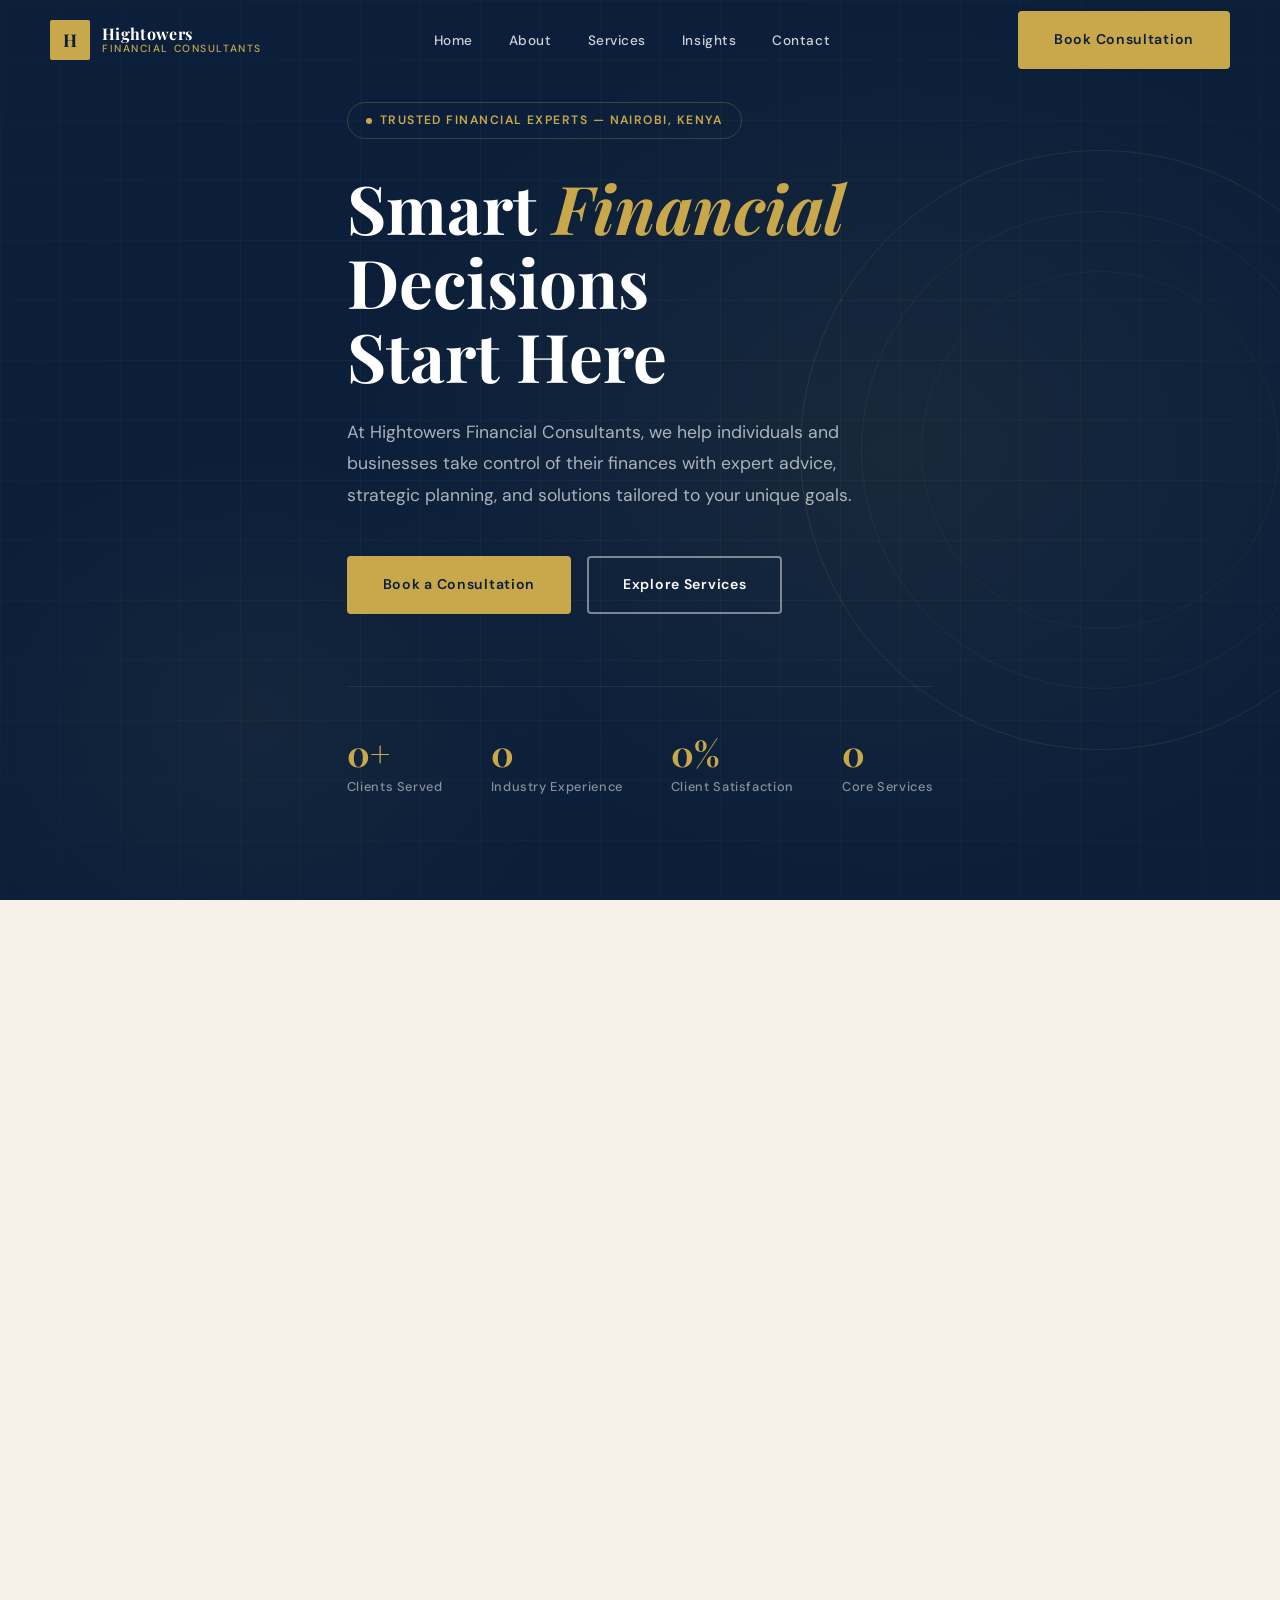
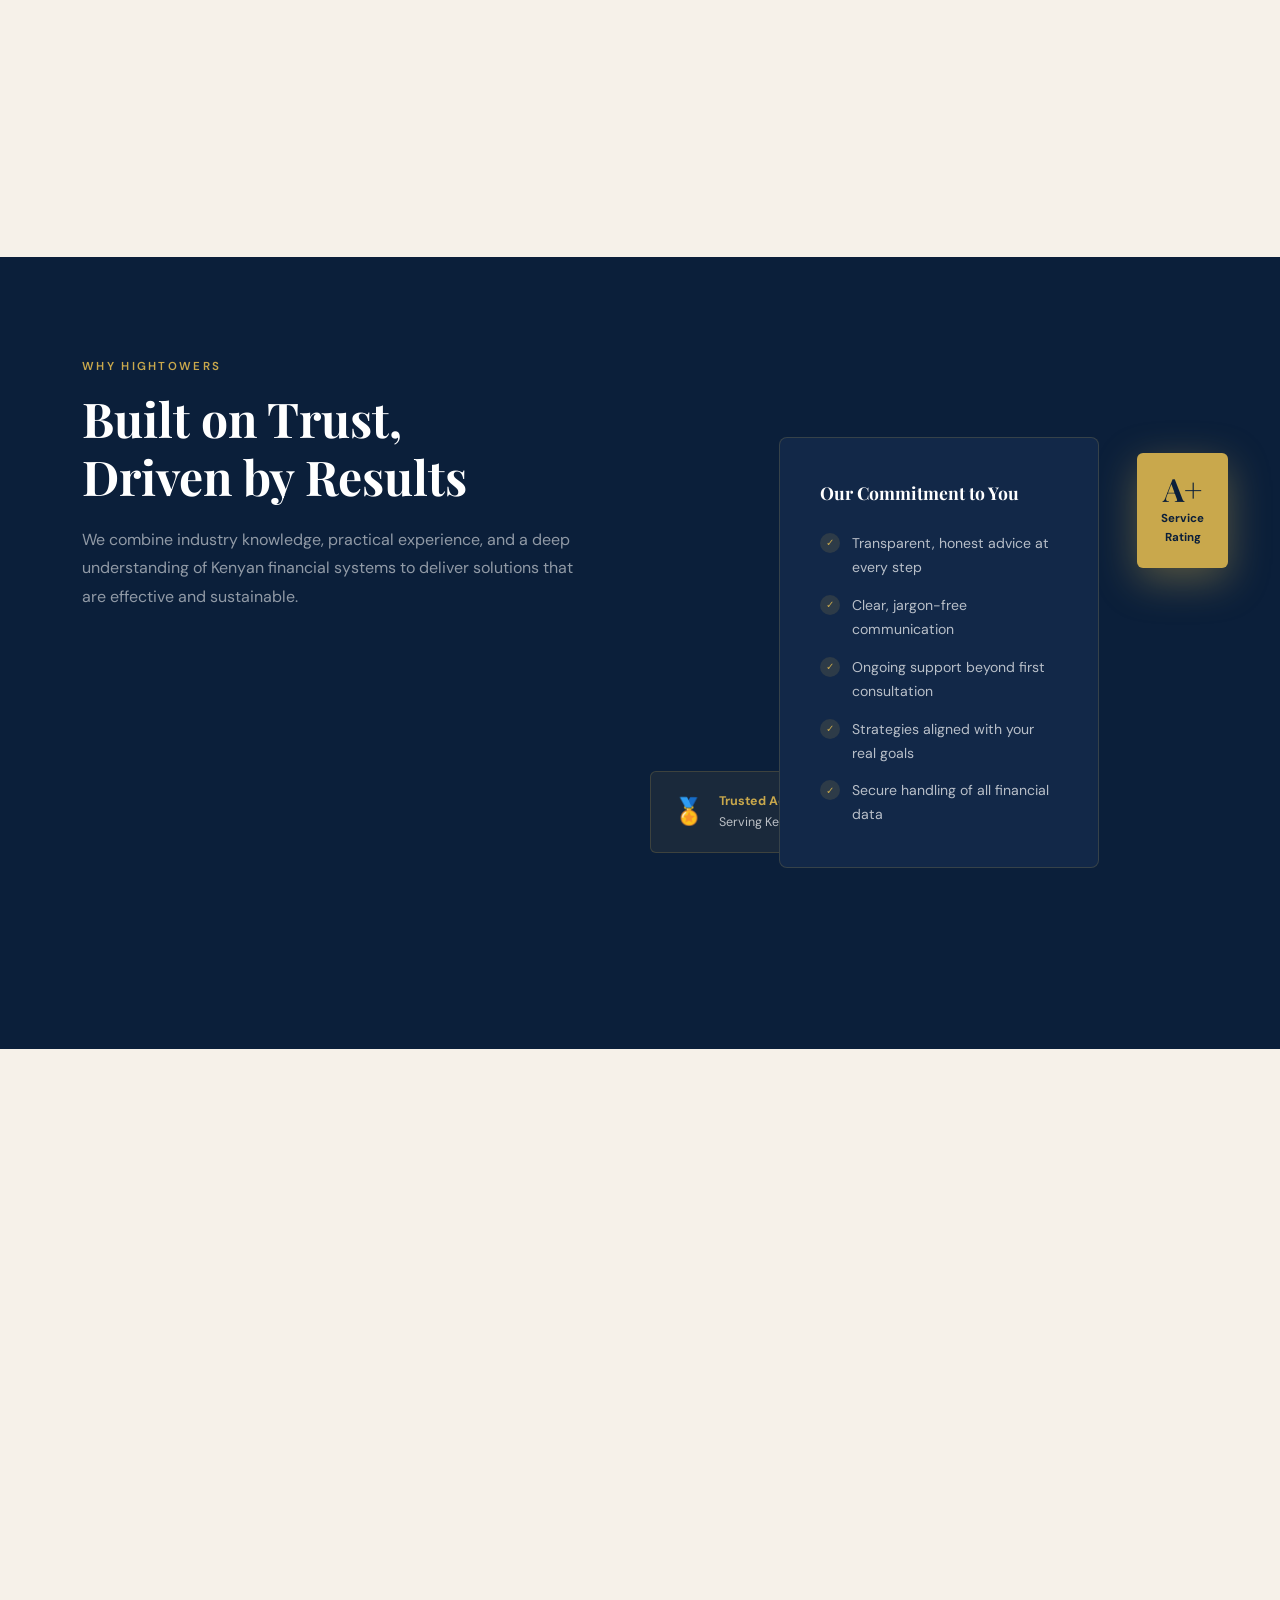
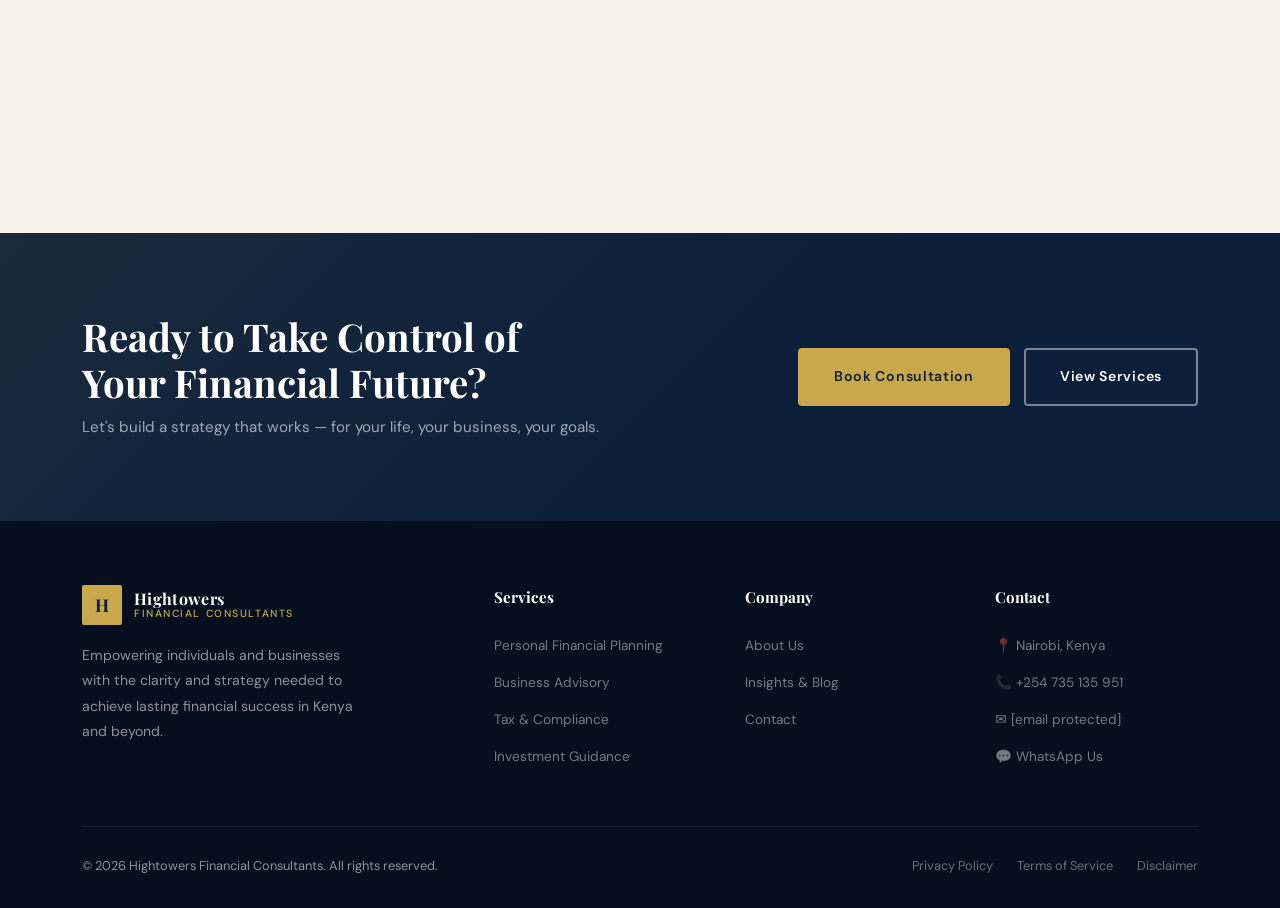
==== commit 4acfd14f: "added google analytic" ====
--- a/index.html
+++ b/index.html
@@ -6,6 +6,14 @@
   <title>Hightowers Financial Consultants — Smart Financial Decisions Start Here</title>
   <meta name="description" content="Hightowers Financial Consultants — expert financial advisory, investment guidance, tax consulting, and business advisory services in Kenya.">
   <link rel="stylesheet" href="css/style.css" />
+  <!-- Google tag (gtag.js) -->
+  <script async src="https://www.googletagmanager.com/gtag/js?id=G-TBHKF9SJPM"></script>
+  <script>
+    window.dataLayer = window.dataLayer || [];
+    function gtag(){dataLayer.push(arguments);}
+    gtag('js', new Date());
+    gtag('config', 'G-TBHKF9SJPM');
+  </script>
 </head>
 <body>
 
@@ -300,8 +308,8 @@
         <ul class="footer-links">
           <li><a href="#">📍 Nairobi, Kenya</a></li>
           <li><a href="tel:+254735135951">📞 +254 735 135 951</a></li>
-          <li><a href="mailto:olelaeric@gmail.com">✉ info@hightowers.co.ke</a></li>
-          <li><a href="https://wa.me/254102696261">💬 WhatsApp Us</a></li>
+          <li><a href="/cdn-cgi/l/email-protection#2e41424b424f4b5c474d6e49434f4742004d4143">✉ <span class="__cf_email__" data-cfemail="d2bbbcb4bd92babbb5baa6bda5b7a0a1fcb1bdfcb9b7">[email&#160;protected]</span></a></li>
+          <li><a href="https://wa.me/2547102696261">💬 WhatsApp Us</a></li>
         </ul>
       </div>
     </div>
@@ -318,8 +326,4 @@
 </footer>
 
 <!-- WhatsApp Float -->
-<a href="https://wa.me/254102696261" class="wa-float" target="_blank" title="Chat on WhatsApp">💬</a>
-
-<script src="js/main.js"></script>
-</body>
-</html>
+<a href="https://wa.
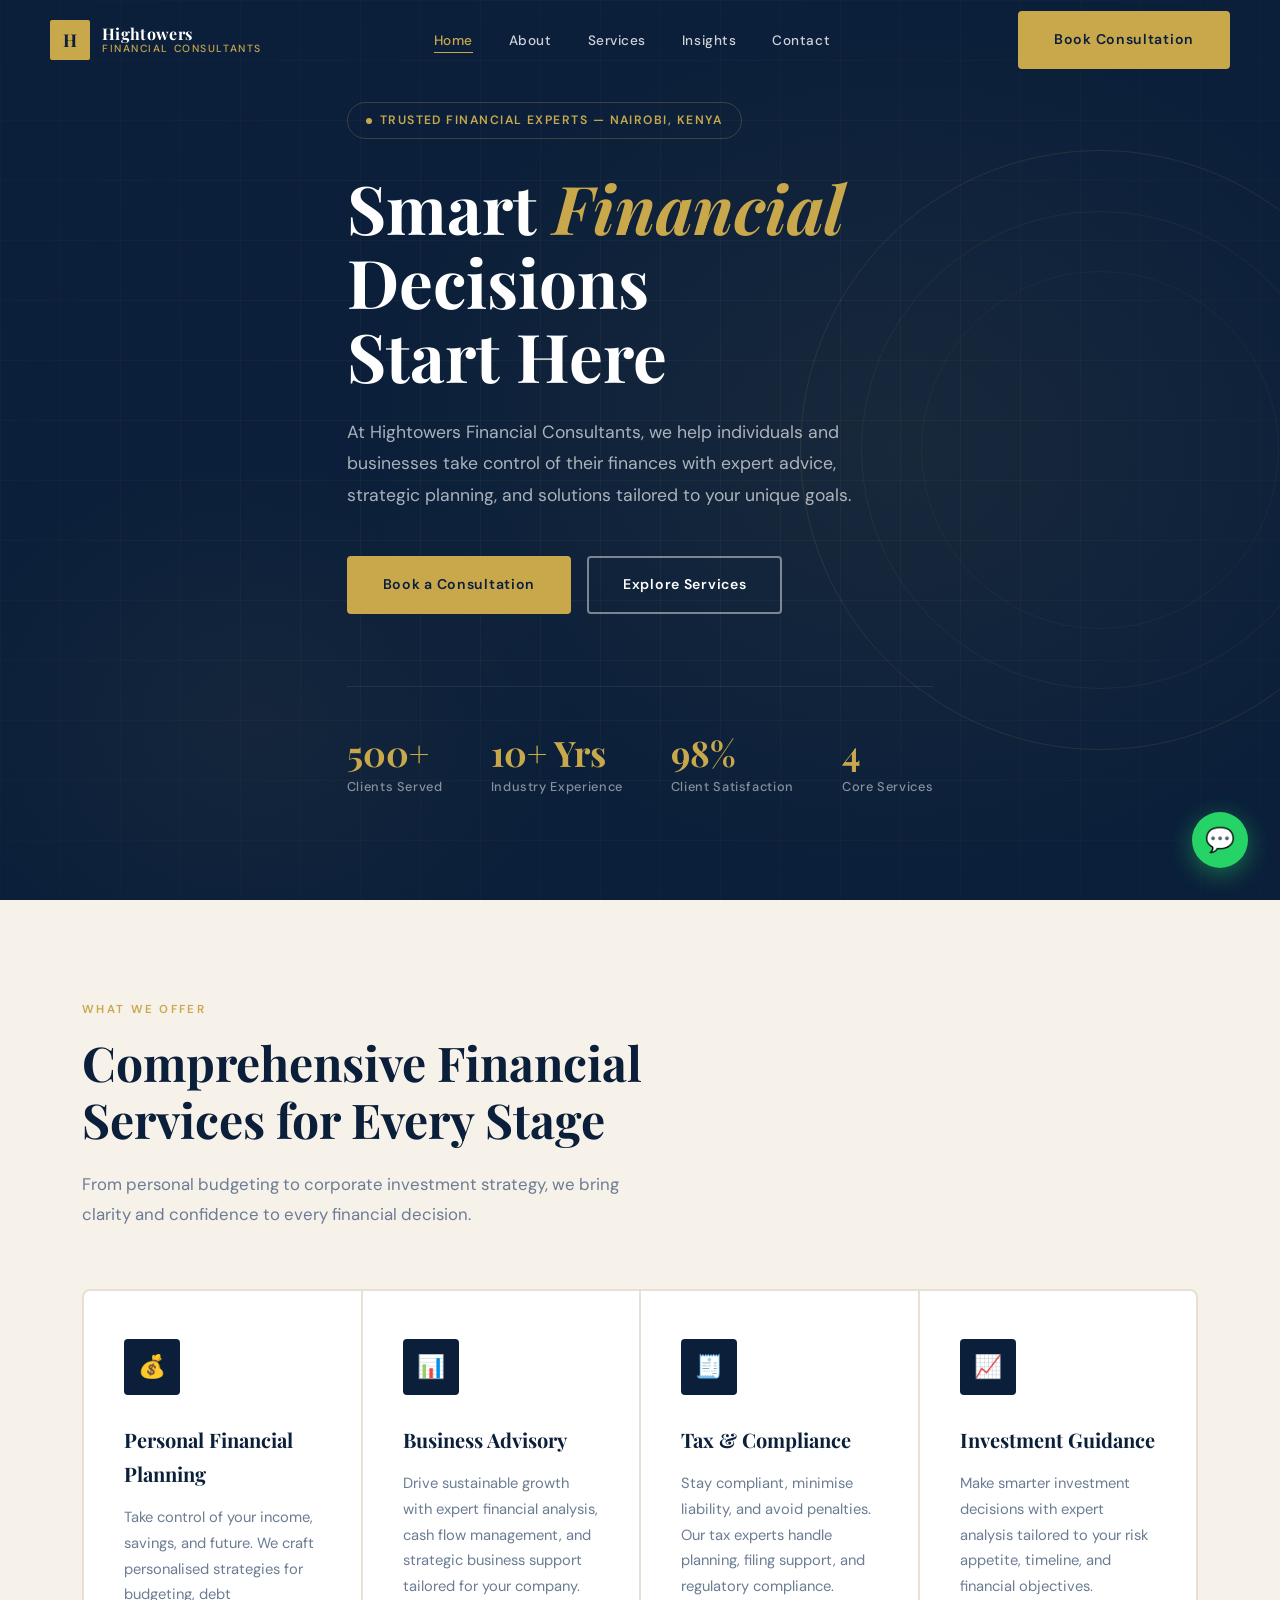
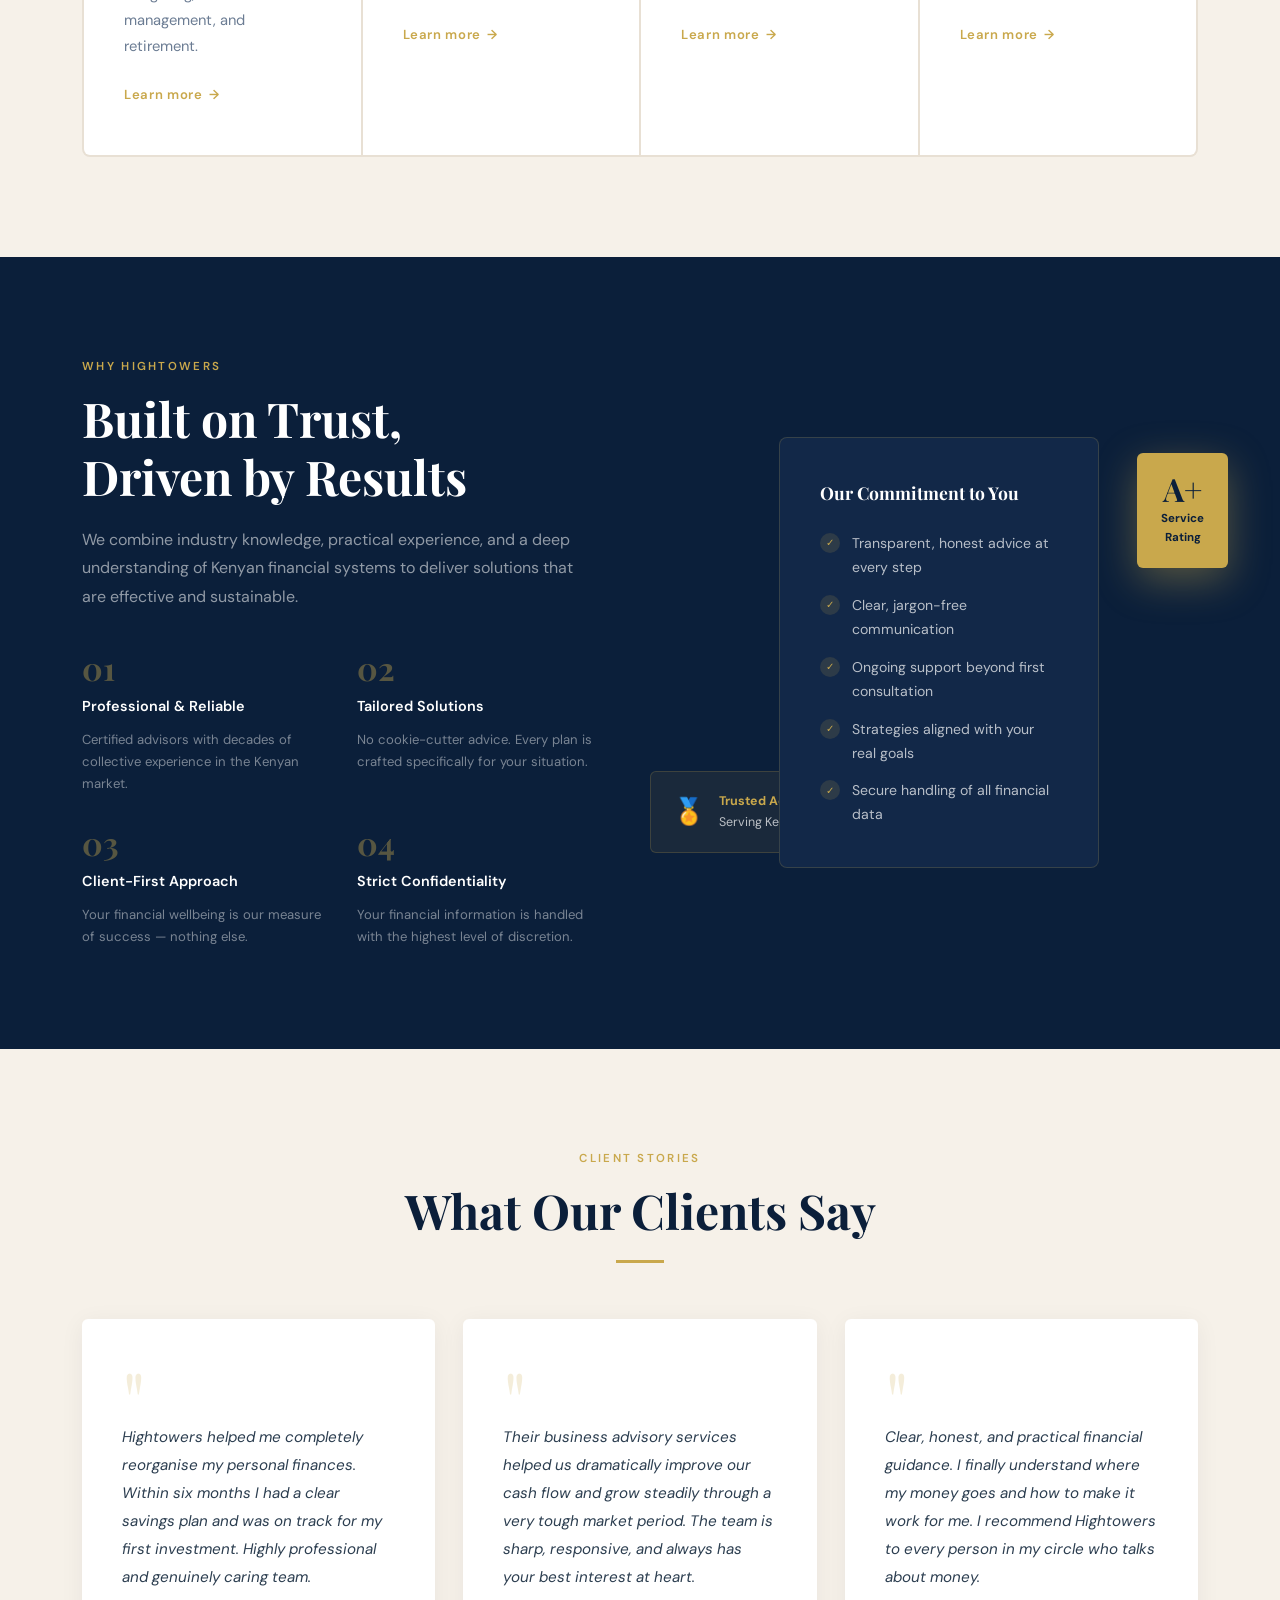
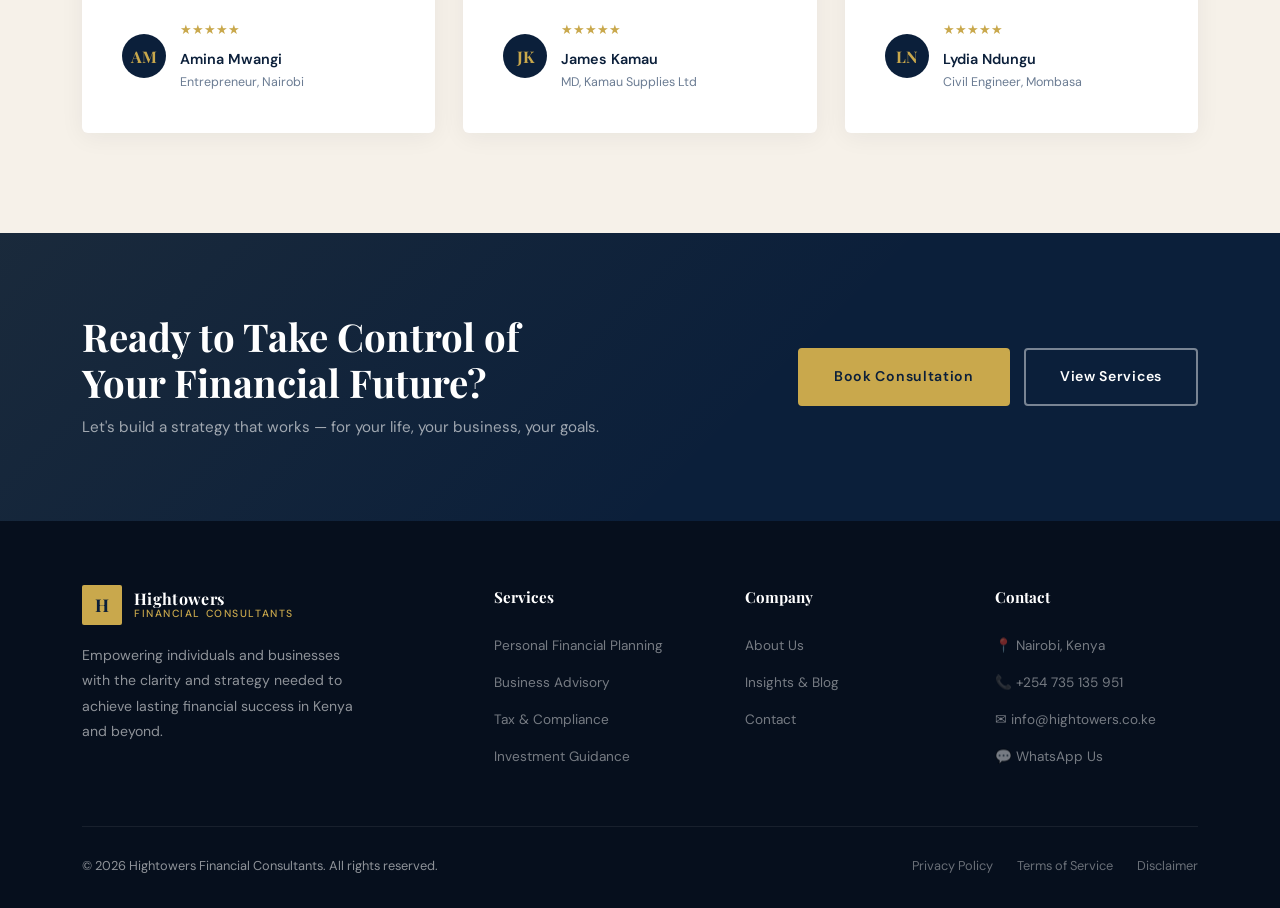
==== commit afca36af: "Update index.html" ====
--- a/index.html
+++ b/index.html
@@ -1,3 +1,4 @@
+
 <!DOCTYPE html>
 <html lang="en">
 <head>
@@ -6,14 +7,6 @@
   <title>Hightowers Financial Consultants — Smart Financial Decisions Start Here</title>
   <meta name="description" content="Hightowers Financial Consultants — expert financial advisory, investment guidance, tax consulting, and business advisory services in Kenya.">
   <link rel="stylesheet" href="css/style.css" />
-  <!-- Google tag (gtag.js) -->
-  <script async src="https://www.googletagmanager.com/gtag/js?id=G-TBHKF9SJPM"></script>
-  <script>
-    window.dataLayer = window.dataLayer || [];
-    function gtag(){dataLayer.push(arguments);}
-    gtag('js', new Date());
-    gtag('config', 'G-TBHKF9SJPM');
-  </script>
 </head>
 <body>
 
@@ -308,7 +301,7 @@
         <ul class="footer-links">
           <li><a href="#">📍 Nairobi, Kenya</a></li>
           <li><a href="tel:+254735135951">📞 +254 735 135 951</a></li>
-          <li><a href="/cdn-cgi/l/email-protection#2e41424b424f4b5c474d6e49434f4742004d4143">✉ <span class="__cf_email__" data-cfemail="d2bbbcb4bd92babbb5baa6bda5b7a0a1fcb1bdfcb9b7">[email&#160;protected]</span></a></li>
+          <li><a href="mailto:olelaeric@gmail.com">✉ info@hightowers.co.ke</a></li>
           <li><a href="https://wa.me/2547102696261">💬 WhatsApp Us</a></li>
         </ul>
       </div>
@@ -326,4 +319,8 @@
 </footer>
 
 <!-- WhatsApp Float -->
-<a href="https://wa.
+<a href="https://wa.me/254102696261" class="wa-float" target="_blank" title="Chat on WhatsApp">💬</a>
+
+<script src="js/main.js"></script>
+</body>
+</html>
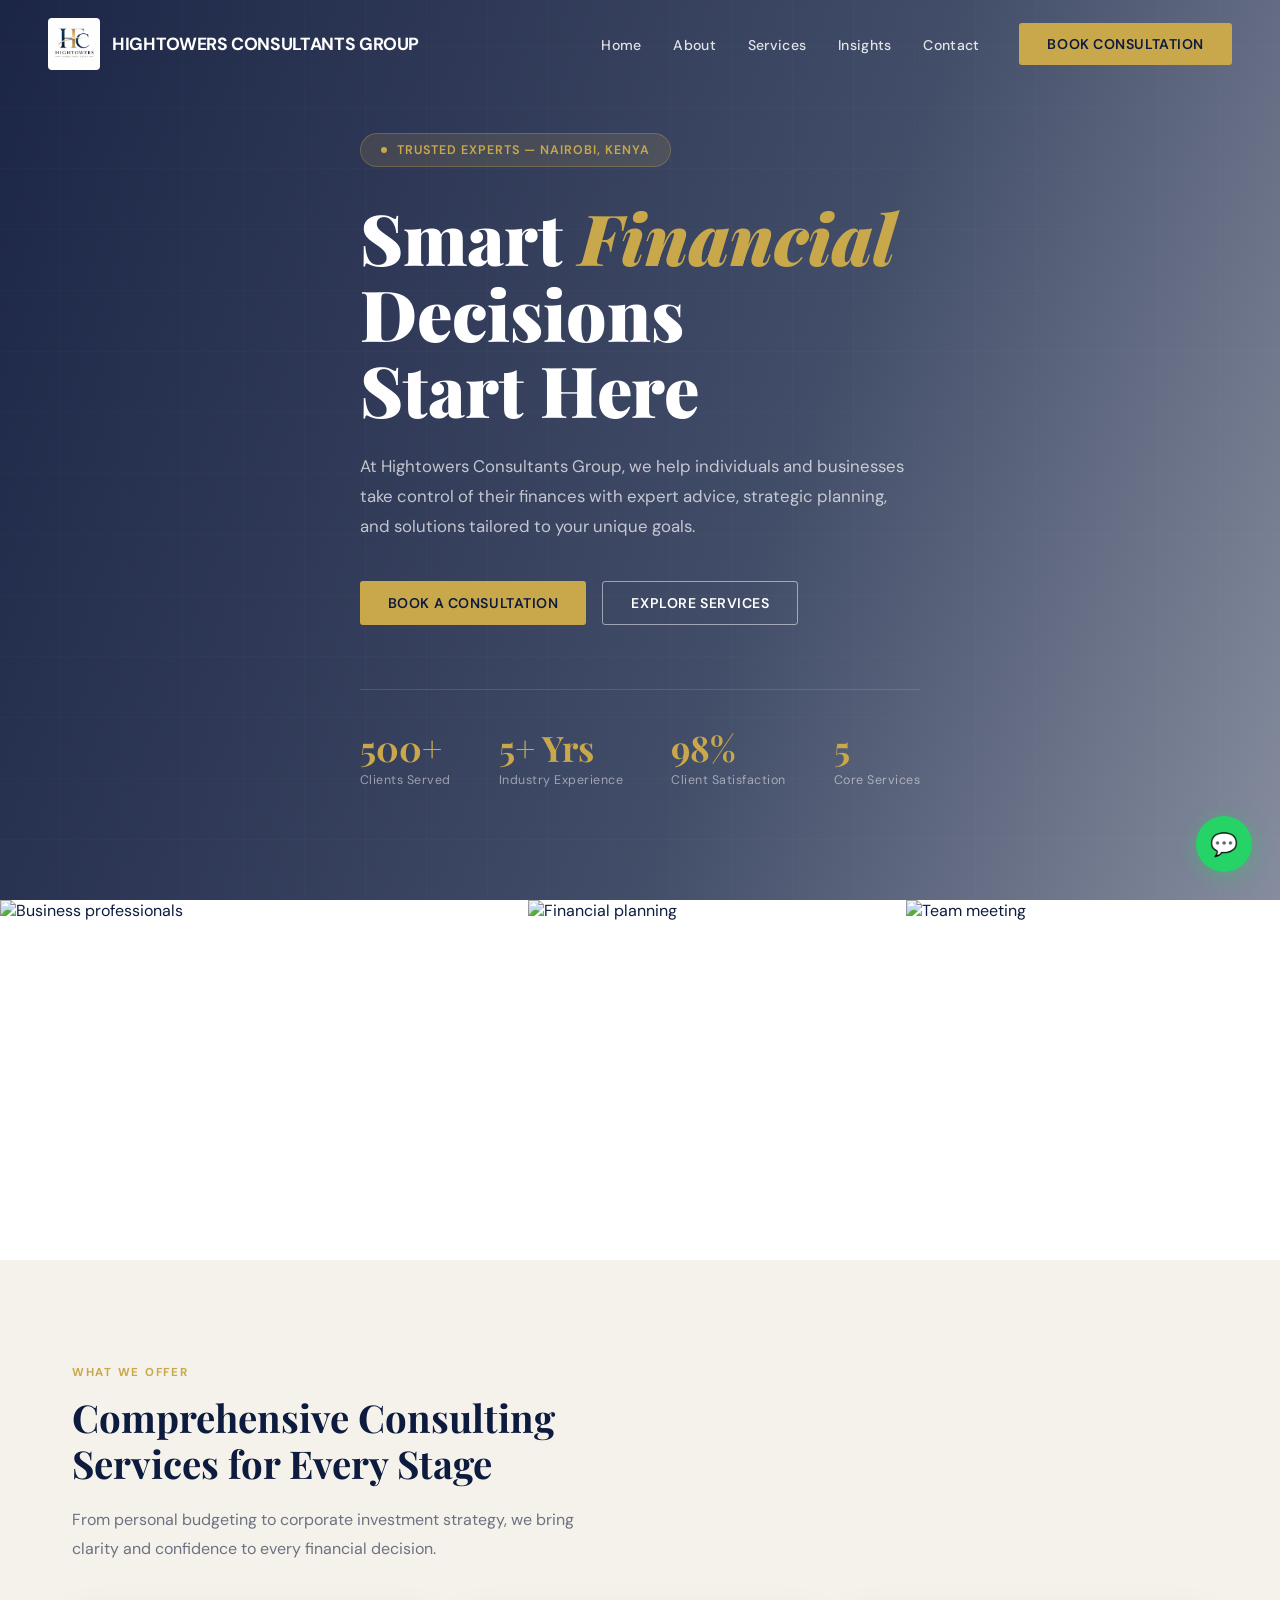
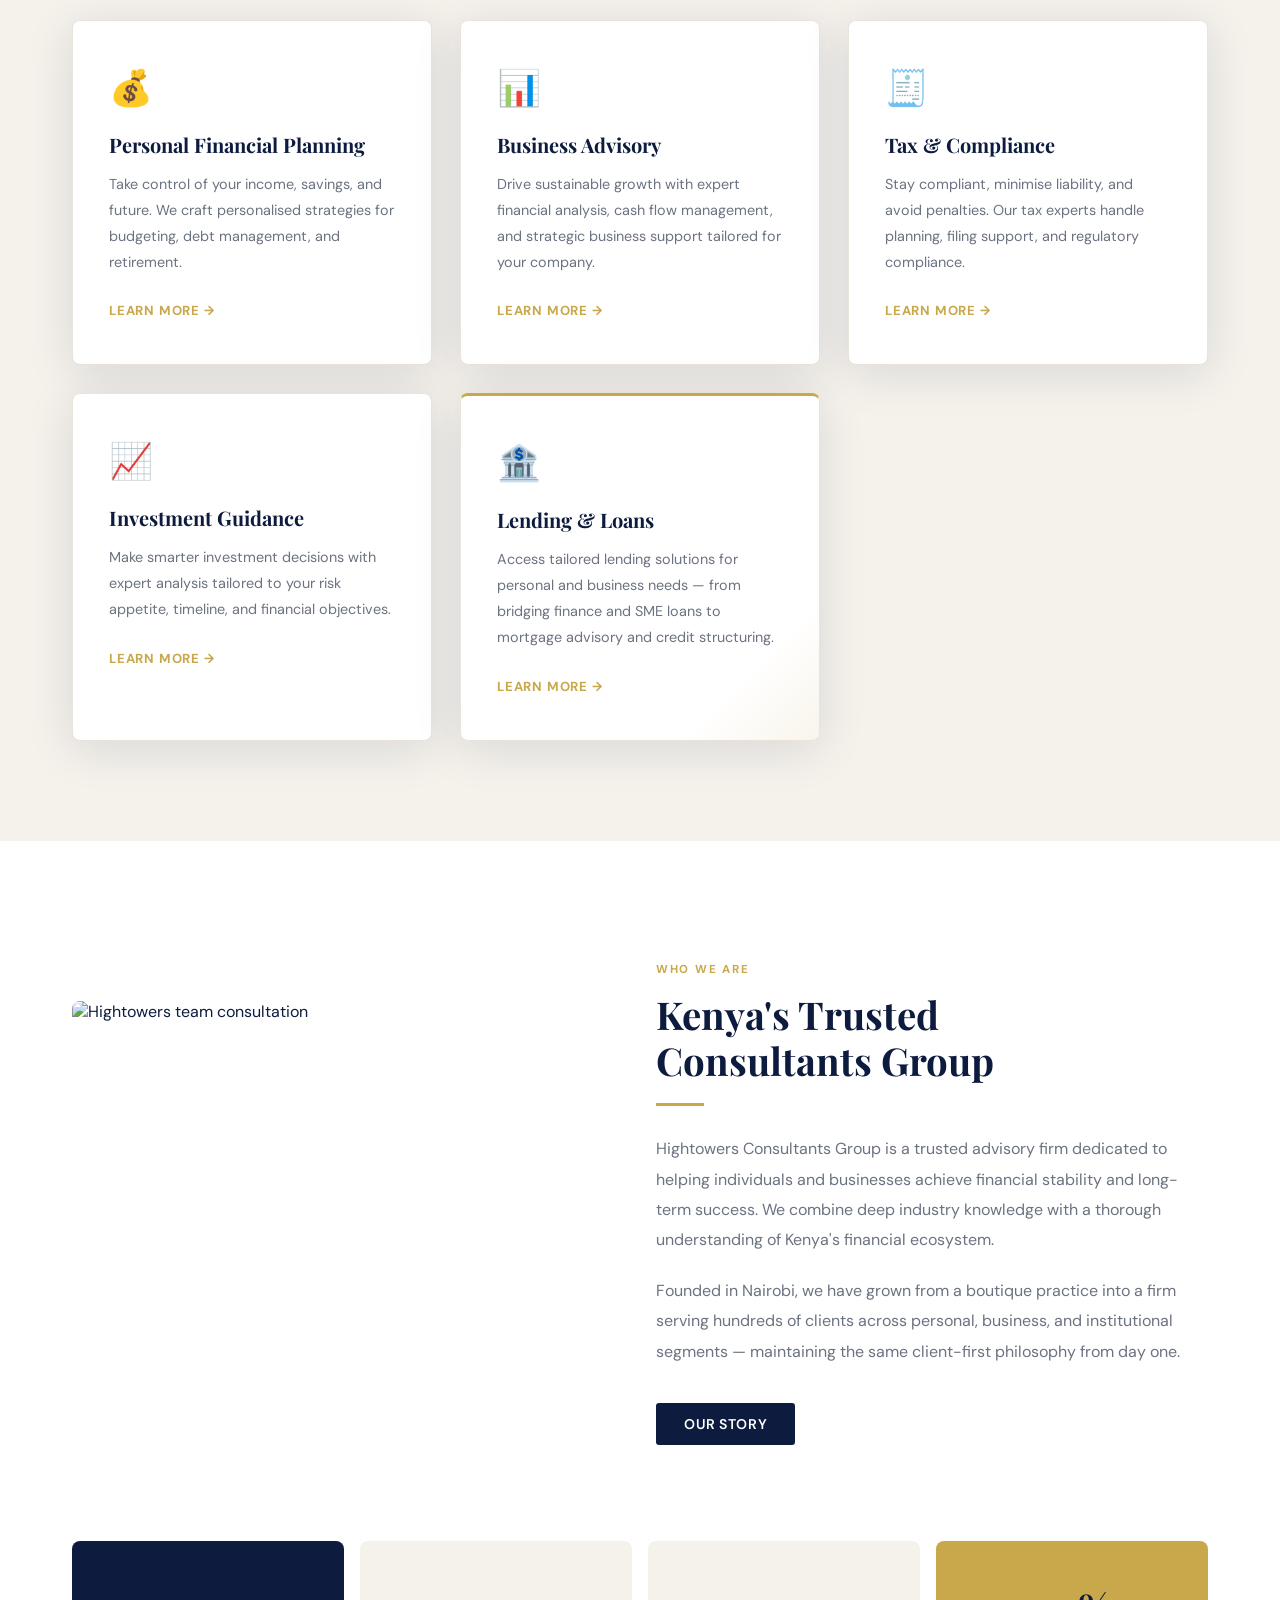
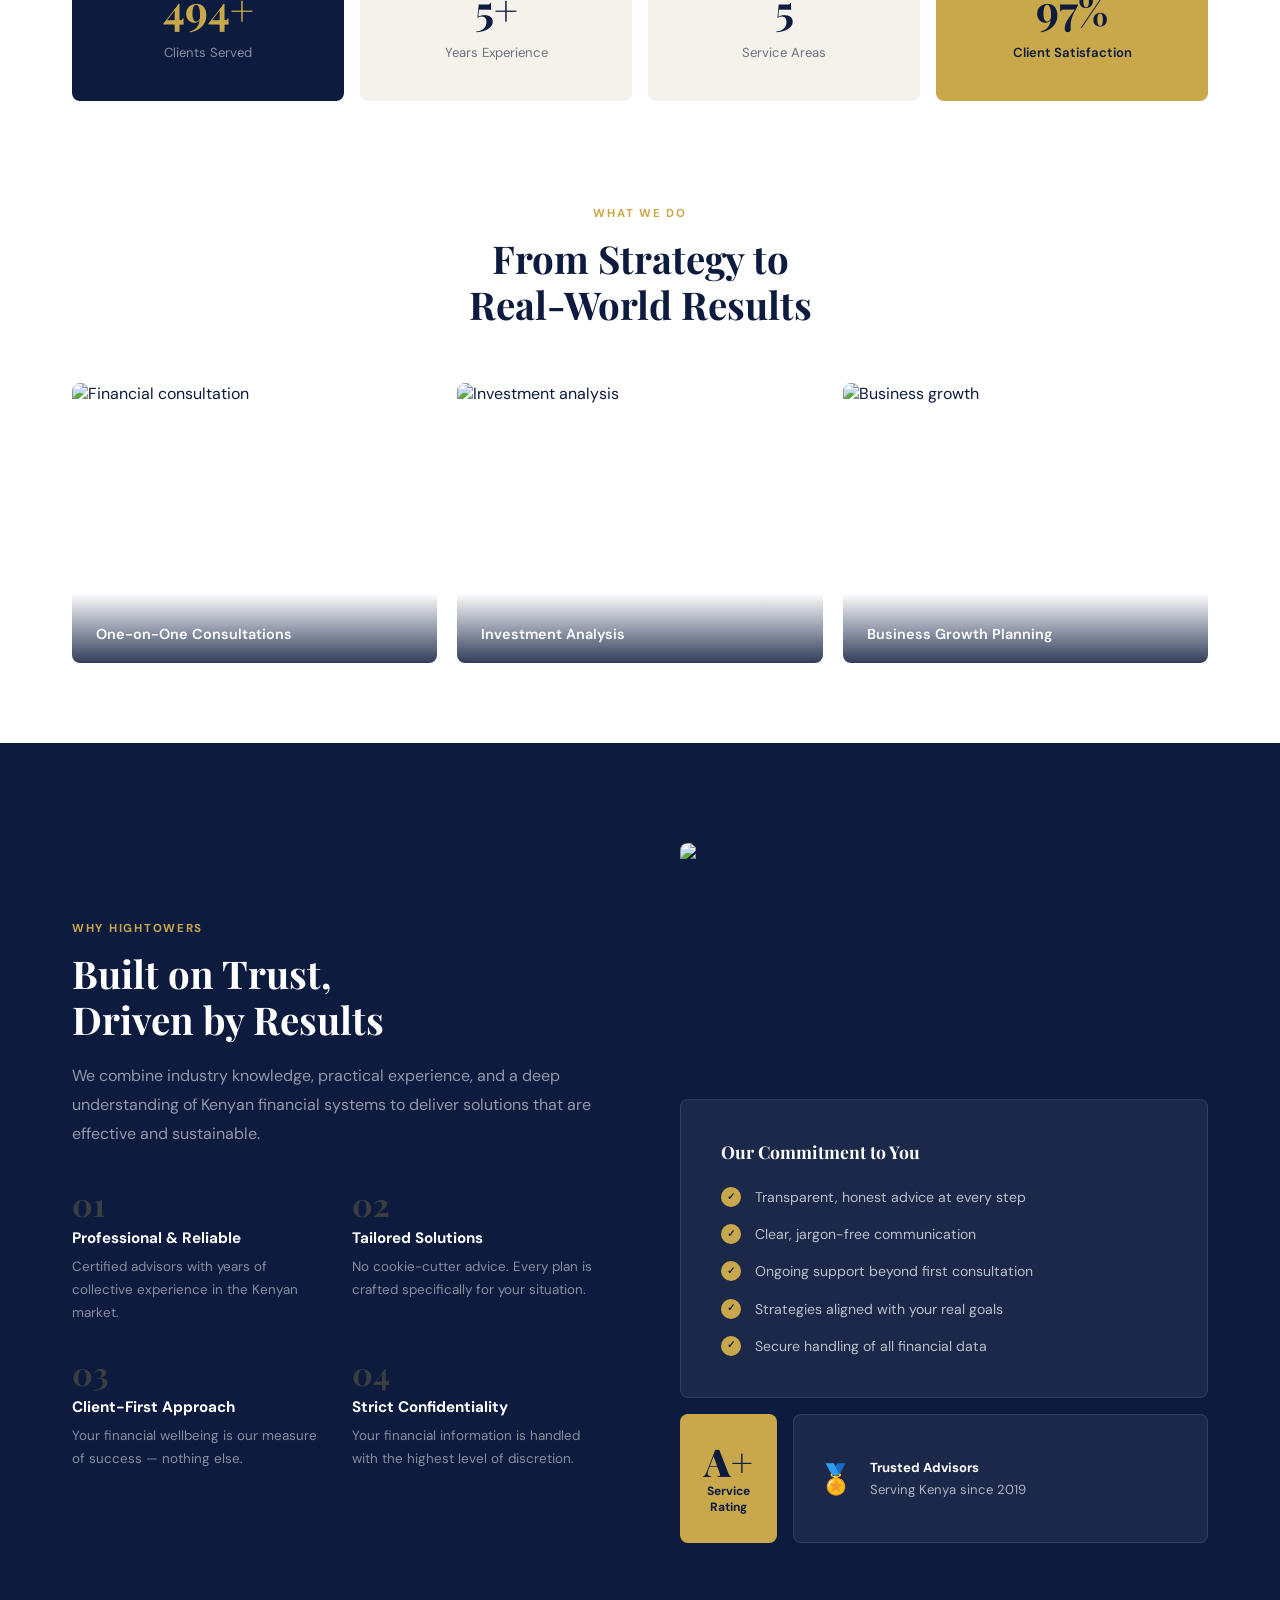
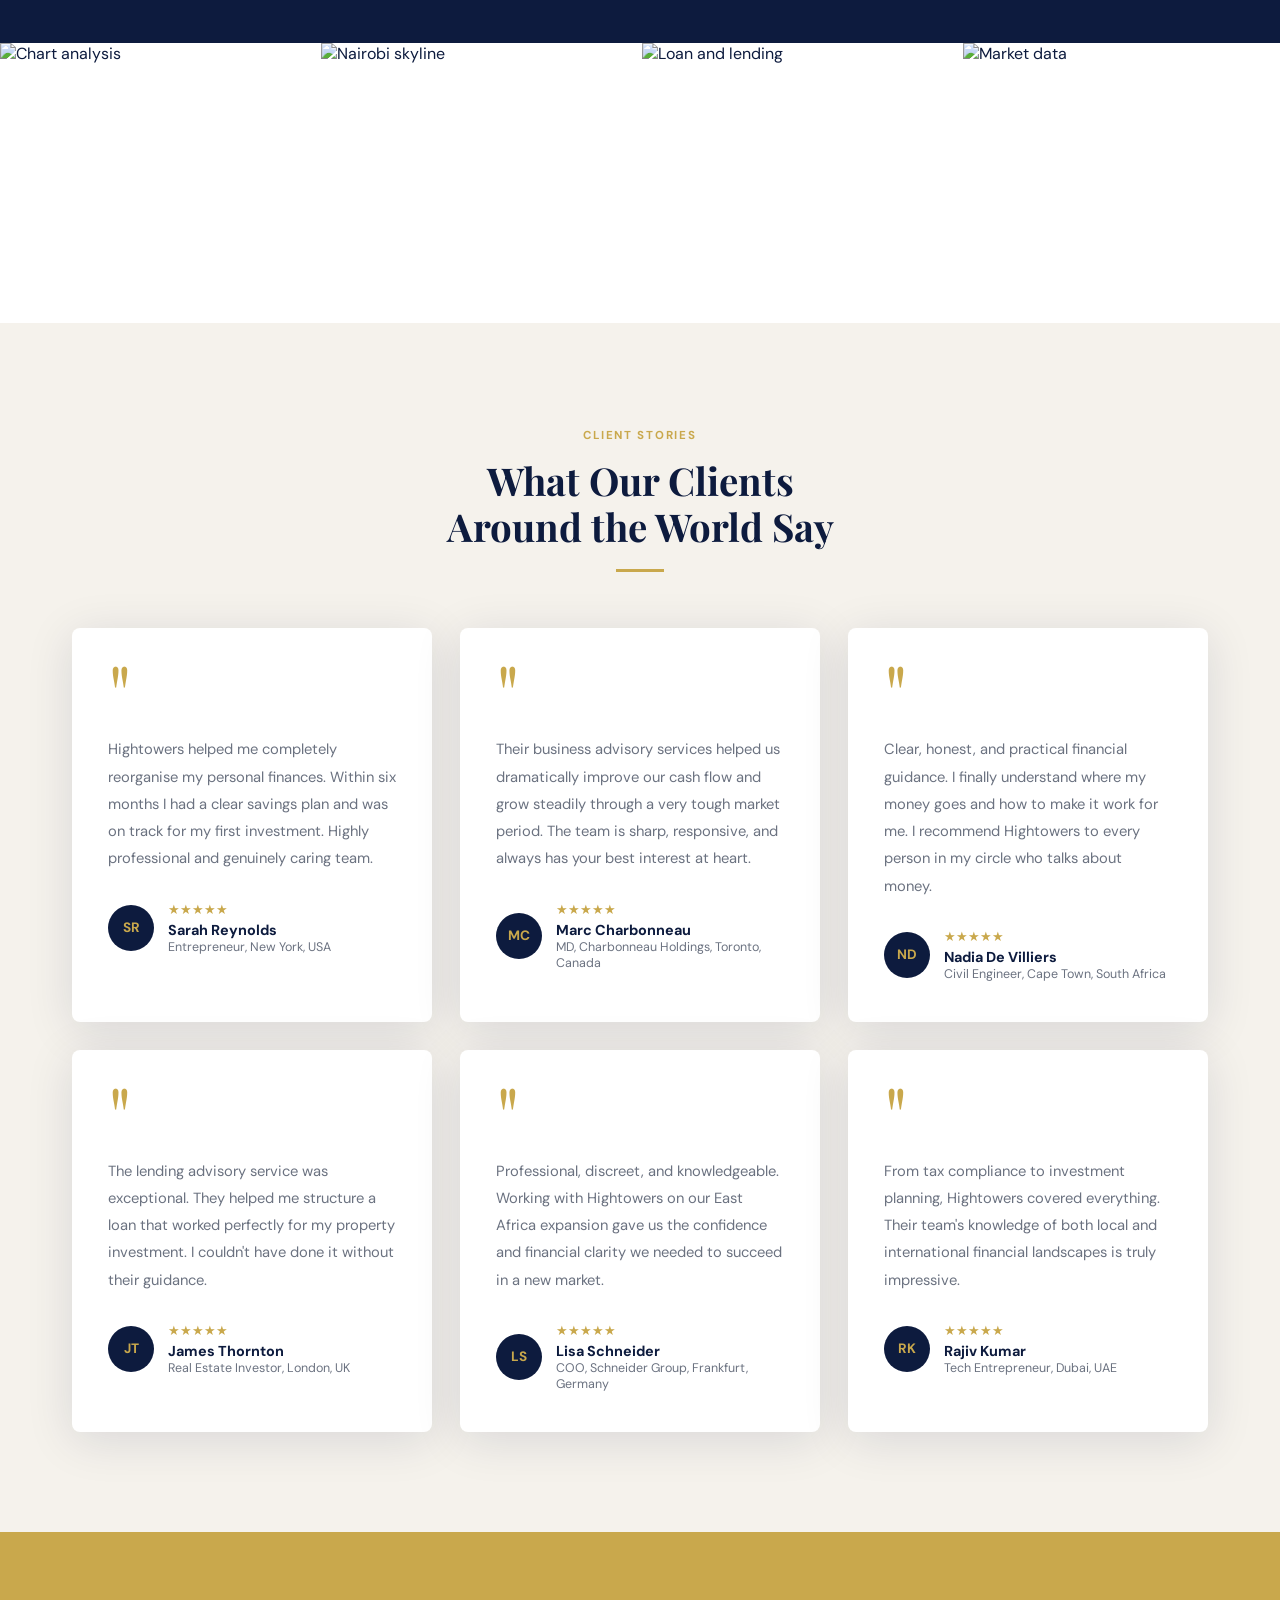
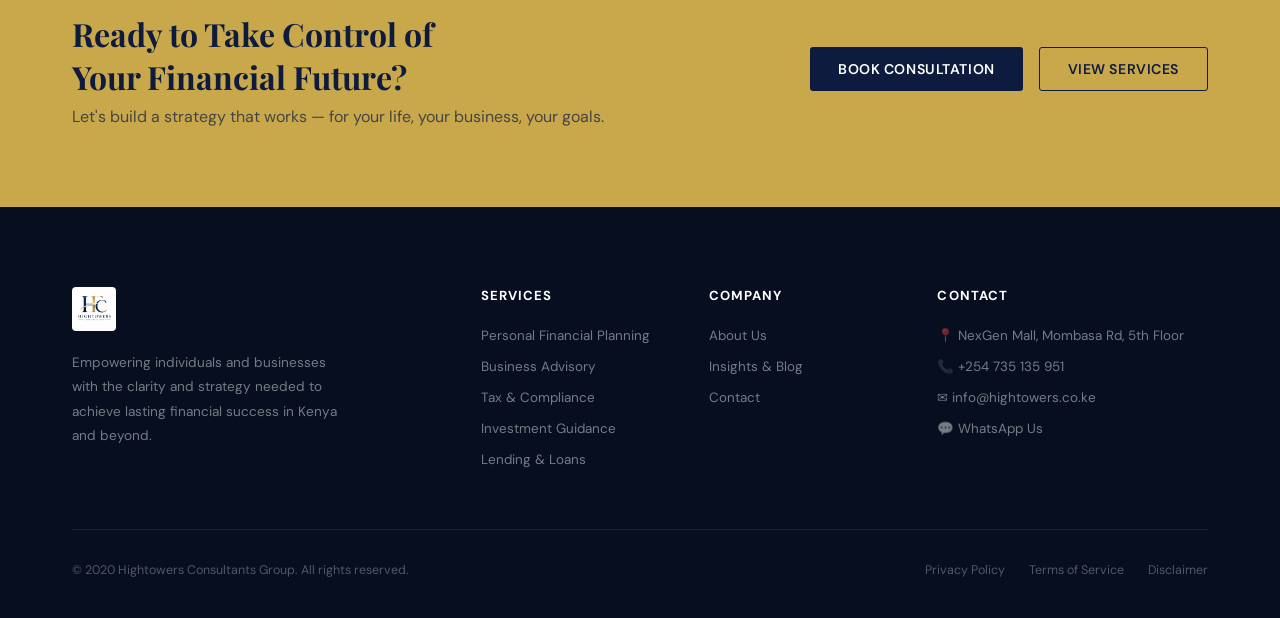
==== commit 6b9d4f65: "updated whole file" ====
--- a/index.html
+++ b/index.html
@@ -1,24 +1,347 @@
-
 <!DOCTYPE html>
 <html lang="en">
 <head>
   <meta charset="UTF-8" />
   <meta name="viewport" content="width=device-width, initial-scale=1.0" />
-  <title>Hightowers Financial Consultants — Smart Financial Decisions Start Here</title>
-  <meta name="description" content="Hightowers Financial Consultants — expert financial advisory, investment guidance, tax consulting, and business advisory services in Kenya.">
-  <link rel="stylesheet" href="css/style.css" />
+  <title>Hightowers Consultants Group — Smart Financial Decisions Start Here</title>
+  <meta name="description" content="Hightowers Consultants Group — expert financial advisory, investment guidance, tax consulting, business advisory and lending services in Kenya.">
+  <link rel="preconnect" href="https://fonts.googleapis.com">
+  <link href="https://fonts.googleapis.com/css2?family=Playfair+Display:ital,wght@0,400;0,700;0,900;1,400&family=DM+Sans:wght@300;400;500;600&display=swap" rel="stylesheet">
+  <style>
+    *, *::before, *::after { box-sizing: border-box; margin: 0; padding: 0; }
+
+    :root {
+      --navy: #0D1B3E;
+      --navy-2: #132247;
+      --gold: #C9A84C;
+      --gold-light: #E4C97A;
+      --white: #FFFFFF;
+      --cream: #F5F2EC;
+      --muted: #6B7280;
+      --shadow: 0 8px 48px rgba(13,27,62,0.12);
+    }
+
+    html { scroll-behavior: smooth; }
+    body { font-family: 'DM Sans', sans-serif; color: var(--navy); background: var(--white); overflow-x: hidden; }
+
+    .container { max-width: 1200px; margin: 0 auto; padding: 0 32px; }
+
+    /* ── NAVBAR ── */
+    .navbar {
+      position: fixed; top: 0; width: 100%; z-index: 1000;
+      padding: 0; transition: all 0.4s;
+      background: transparent;
+    }
+    .navbar.scrolled {
+      background: var(--navy);
+      box-shadow: 0 2px 32px rgba(0,0,0,0.2);
+    }
+    .nav-inner {
+      display: flex; align-items: center; gap: 32px;
+      padding: 18px 48px;
+      max-width: 1400px; margin: 0 auto;
+    }
+    .logo { display: flex; align-items: center; gap: 0; text-decoration: none; flex-shrink: 0; }
+    .logo img { height: 52px; width: auto; object-fit: contain; border-radius: 4px; margin-right: 12px; }
+    .logo-text {
+      font-weight: 700;
+      font-size: 1.1rem;
+      letter-spacing: -0.02em;
+      color: white;
+      font-family: 'DM Sans', sans-serif;
+    }
+    .navbar.scrolled .logo-text { color: white; }
+    .nav-links { display: flex; list-style: none; gap: 32px; margin-left: auto; }
+    .nav-links a { color: rgba(255,255,255,0.85); text-decoration: none; font-size: 0.88rem; font-weight: 500; letter-spacing: 0.02em; transition: color 0.2s; }
+    .nav-links a:hover { color: var(--gold); }
+    .btn { display: inline-flex; align-items: center; gap: 8px; padding: 12px 28px; border-radius: 3px; font-family: 'DM Sans', sans-serif; font-size: 0.88rem; font-weight: 600; text-decoration: none; letter-spacing: 0.04em; text-transform: uppercase; cursor: pointer; border: none; transition: all 0.25s; }
+    .btn-primary { background: var(--gold); color: var(--navy); }
+    .btn-primary:hover { background: var(--gold-light); transform: translateY(-1px); }
+    .btn-outline { background: transparent; color: var(--white); border: 1.5px solid rgba(255,255,255,0.5); }
+    .btn-outline:hover { border-color: var(--gold); color: var(--gold); }
+    .btn-dark { background: var(--navy); color: var(--white); }
+    .btn-dark:hover { background: #1a2d5a; }
+    .nav-cta { margin-left: 8px; }
+
+    /* ── HERO ── */
+    .hero {
+      position: relative; min-height: 100vh;
+      display: flex; align-items: center;
+      overflow: hidden;
+    }
+    .hero-bg {
+      position: absolute; inset: 0; z-index: 0;
+      background-image: url('https://images.unsplash.com/photo-1486406146926-c627a92ad1ab?w=1800&q=80');
+      background-size: cover; background-position: center 30%;
+    }
+    .hero-overlay {
+      position: absolute; inset: 0; z-index: 1;
+      background: linear-gradient(110deg, rgba(10,20,55,0.93) 0%, rgba(13,27,62,0.78) 60%, rgba(13,27,62,0.5) 100%);
+    }
+    .hero-pattern {
+      position: absolute; inset: 0; z-index: 2;
+      background-image: repeating-linear-gradient(0deg, transparent, transparent 60px, rgba(255,255,255,0.015) 60px, rgba(255,255,255,0.015) 61px),
+                        repeating-linear-gradient(90deg, transparent, transparent 60px, rgba(255,255,255,0.015) 60px, rgba(255,255,255,0.015) 61px);
+    }
+    .hero .container { position: relative; z-index: 3; padding-top: 100px; padding-bottom: 80px; }
+    .hero-content { max-width: 700px; }
+    .hero-badge {
+      display: inline-flex; align-items: center; gap: 10px;
+      background: rgba(201,168,76,0.15); border: 1px solid rgba(201,168,76,0.3);
+      color: var(--gold); padding: 8px 20px; border-radius: 100px;
+      font-size: 0.78rem; font-weight: 600; letter-spacing: 0.08em; text-transform: uppercase;
+      margin-bottom: 32px;
+    }
+    .badge-dot { width: 6px; height: 6px; background: var(--gold); border-radius: 50%; animation: pulse 2s infinite; }
+    @keyframes pulse { 0%,100%{opacity:1} 50%{opacity:0.4} }
+    .hero h1 {
+      font-family: 'Playfair Display', serif;
+      font-size: clamp(2.8rem, 5.5vw, 5rem);
+      color: var(--white); font-weight: 900; line-height: 1.08;
+      margin-bottom: 24px;
+    }
+    .hero h1 em { color: var(--gold); font-style: italic; }
+    .hero-sub { color: rgba(255,255,255,0.7); font-size: 1.05rem; line-height: 1.8; margin-bottom: 40px; max-width: 560px; }
+    .hero-actions { display: flex; gap: 16px; flex-wrap: wrap; margin-bottom: 64px; }
+    .hero-stats {
+      display: flex; gap: 48px; flex-wrap: wrap;
+      border-top: 1px solid rgba(255,255,255,0.12);
+      padding-top: 40px;
+    }
+    .stat-num {
+      font-family: 'Playfair Display', serif; font-size: 2.2rem; font-weight: 700;
+      color: var(--gold); line-height: 1;
+    }
+    .stat-label { color: rgba(255,255,255,0.5); font-size: 0.78rem; margin-top: 6px; letter-spacing: 0.04em; }
+
+    /* ── EYEBROW ── */
+    .eyebrow {
+      display: inline-block; font-size: 0.72rem; font-weight: 700;
+      letter-spacing: 0.15em; text-transform: uppercase; color: var(--gold);
+      margin-bottom: 14px;
+    }
+    .section-title {
+      font-family: 'Playfair Display', serif; font-size: clamp(1.8rem, 3vw, 2.6rem);
+      font-weight: 700; line-height: 1.2; margin-bottom: 20px; color: var(--navy);
+    }
+    .section-title.light { color: var(--white); }
+    .gold-line { width: 48px; height: 3px; background: var(--gold); margin-bottom: 28px; }
+    .section { padding: 100px 0; }
+
+    /* ── SERVICES ── */
+    .services-grid {
+      display: grid; grid-template-columns: repeat(auto-fit, minmax(280px,1fr));
+      gap: 28px; margin-top: 56px;
+    }
+    .service-card {
+      background: var(--white); border-radius: 8px; padding: 44px 36px;
+      border: 1px solid #E8E4DC;
+      box-shadow: var(--shadow); transition: all 0.3s;
+      position: relative; overflow: hidden;
+    }
+    .service-card::before {
+      content: ''; position: absolute; bottom: 0; left: 0; right: 0;
+      height: 3px; background: var(--gold);
+      transform: scaleX(0); transition: transform 0.3s;
+    }
+    .service-card:hover { transform: translateY(-6px); box-shadow: 0 20px 60px rgba(13,27,62,0.15); }
+    .service-card:hover::before { transform: scaleX(1); }
+    .service-icon { font-size: 2.2rem; margin-bottom: 20px; }
+    .service-card h3 { font-family: 'Playfair Display',serif; font-size: 1.25rem; margin-bottom: 14px; color: var(--navy); }
+    .service-card p { color: var(--muted); font-size: 0.9rem; line-height: 1.8; margin-bottom: 24px; }
+    .service-link { color: var(--gold); font-size: 0.82rem; font-weight: 700; text-decoration: none; letter-spacing: 0.06em; text-transform: uppercase; }
+
+    /* ── PICTURE STRIP (new lively section) ── */
+    .pic-strip {
+      display: grid; grid-template-columns: 2fr 1fr 1fr; gap: 4px;
+      height: 420px; overflow: hidden;
+    }
+    .pic-strip-item { overflow: hidden; position: relative; }
+    .pic-strip-item img { width: 100%; height: 100%; object-fit: cover; transition: transform 0.6s; }
+    .pic-strip-item:hover img { transform: scale(1.05); }
+    .pic-strip-sub { display: grid; grid-rows: 1fr 1fr; gap: 4px; }
+    .pic-strip-sub .pic-strip-item { height: 100%; }
+
+    /* ── WHY US ── */
+    .why-us { background: var(--navy); }
+    .why-grid { display: grid; grid-template-columns: 1fr 1fr; gap: 80px; align-items: center; }
+    .why-features { display: grid; grid-template-columns: 1fr 1fr; gap: 32px; margin-top: 40px; }
+    .feature-item {}
+    .feature-num { font-family: 'Playfair Display',serif; font-size: 2rem; font-weight: 700; color: rgba(201,168,76,0.25); line-height: 1; margin-bottom: 8px; }
+    .feature-title { font-weight: 700; color: var(--white); margin-bottom: 8px; font-size: 0.95rem; }
+    .feature-desc { color: rgba(255,255,255,0.5); font-size: 0.84rem; line-height: 1.7; }
+    .why-visual { position: relative; }
+    .why-card-main {
+      background: rgba(255,255,255,0.06); border: 1px solid rgba(255,255,255,0.1);
+      border-radius: 8px; padding: 40px; margin-bottom: 16px;
+    }
+    .why-card-main h4 { color: var(--white); font-family: 'Playfair Display',serif; font-size: 1.1rem; margin-bottom: 24px; }
+    .checklist { list-style: none; display: flex; flex-direction: column; gap: 16px; }
+    .checklist li { display: flex; align-items: flex-start; gap: 14px; color: rgba(255,255,255,0.7); font-size: 0.88rem; line-height: 1.5; }
+    .check-icon { width: 20px; height: 20px; background: var(--gold); border-radius: 50%; display: flex; align-items: center; justify-content: center; font-size: 0.6rem; color: var(--navy); font-weight: 900; flex-shrink: 0; }
+    .cards-row { display: flex; gap: 16px; }
+    .why-card-accent {
+      flex: 0 0 auto; background: var(--gold); border-radius: 8px; padding: 28px 24px;
+      text-align: center;
+    }
+    .accent-num { font-family: 'Playfair Display',serif; font-size: 2.4rem; font-weight: 900; color: var(--navy); line-height: 1; }
+    .accent-text { font-size: 0.75rem; color: var(--navy); font-weight: 700; margin-top: 4px; line-height: 1.3; }
+    .why-card-bottom {
+      flex: 1; background: rgba(255,255,255,0.06); border: 1px solid rgba(255,255,255,0.1);
+      border-radius: 8px; padding: 28px 24px; display: flex; align-items: center; gap: 16px;
+    }
+    .wb-icon { font-size: 1.8rem; }
+    .wb-text { font-size: 0.82rem; color: rgba(255,255,255,0.65); line-height: 1.5; }
+    .wb-text strong { display: block; color: var(--white); margin-bottom: 2px; }
+
+    /* ── LIFESTYLE PICS SECTION ── */
+    .lifestyle-grid {
+      display: grid; grid-template-columns: 1fr 1fr 1fr; gap: 20px; margin-top: 56px;
+    }
+    .lifestyle-card { border-radius: 8px; overflow: hidden; position: relative; height: 280px; }
+    .lifestyle-card img { width: 100%; height: 100%; object-fit: cover; transition: transform 0.5s; }
+    .lifestyle-card:hover img { transform: scale(1.06); }
+    .lifestyle-card-label {
+      position: absolute; bottom: 0; left: 0; right: 0;
+      background: linear-gradient(transparent, rgba(13,27,62,0.85));
+      padding: 32px 24px 20px; color: white; font-size: 0.9rem; font-weight: 600;
+    }
+
+    /* ── TESTIMONIALS ── */
+    .testimonials { background: var(--cream); }
+    .testimonials-grid { display: grid; grid-template-columns: repeat(3,1fr); gap: 28px; margin-top: 56px; }
+    .testimonial-card {
+      background: var(--white); border-radius: 8px; padding: 40px 36px;
+      box-shadow: var(--shadow); position: relative;
+    }
+    .quote-mark { font-family: 'Playfair Display',serif; font-size: 5rem; color: var(--gold); line-height: 0.6; margin-bottom: 20px; display: block; }
+    .testimonial-text { color: var(--muted); font-size: 0.92rem; line-height: 1.85; margin-bottom: 28px; }
+    .testimonial-author { display: flex; align-items: center; gap: 14px; }
+    .author-avatar {
+      width: 46px; height: 46px; border-radius: 50%; background: var(--navy);
+      display: flex; align-items: center; justify-content: center;
+      color: var(--gold); font-weight: 700; font-size: 0.85rem; flex-shrink: 0;
+    }
+    .stars { color: var(--gold); font-size: 0.8rem; margin-bottom: 3px; }
+    .author-name { font-weight: 700; color: var(--navy); font-size: 0.9rem; }
+    .author-role { font-size: 0.78rem; color: var(--muted); }
+
+    /* ── CTA BAND ── */
+    .cta-band {
+      background: var(--gold);
+      padding: 80px 0;
+    }
+    .cta-inner { display: flex; align-items: center; justify-content: space-between; gap: 40px; flex-wrap: wrap; }
+    .cta-inner h2 { font-family: 'Playfair Display',serif; font-size: 2rem; color: var(--navy); }
+    .cta-inner p { color: rgba(13,27,62,0.7); margin-top: 8px; }
+    .cta-actions { display: flex; gap: 16px; flex-wrap: wrap; }
+    .cta-band .btn-primary { background: var(--navy); color: var(--white); }
+    .cta-band .btn-outline { border-color: var(--navy); color: var(--navy); }
+    .cta-band .btn-outline:hover { background: var(--navy); color: white; }
+
+    /* ── FOOTER ── */
+    footer { background: #060E20; padding: 80px 0 40px; }
+    .footer-grid { display: grid; grid-template-columns: 2fr 1fr 1fr 1.5fr; gap: 48px; padding-bottom: 60px; border-bottom: 1px solid rgba(255,255,255,0.08); }
+    .footer-brand .logo { display: flex; align-items: center; gap: 0; margin-bottom: 20px; text-decoration: none; }
+    .footer-brand .logo img { height: 44px; width: auto; border-radius: 4px; }
+    .footer-brand p { color: rgba(255,255,255,0.45); font-size: 0.85rem; line-height: 1.8; max-width: 280px; }
+    .footer-col h4 { color: var(--white); font-size: 0.82rem; font-weight: 700; letter-spacing: 0.08em; text-transform: uppercase; margin-bottom: 20px; }
+    .footer-links { list-style: none; display: flex; flex-direction: column; gap: 10px; }
+    .footer-links a { color: rgba(255,255,255,0.45); text-decoration: none; font-size: 0.84rem; transition: color 0.2s; }
+    .footer-links a:hover { color: var(--gold); }
+    .footer-bottom { display: flex; align-items: center; justify-content: space-between; padding-top: 32px; flex-wrap: wrap; gap: 16px; }
+    .footer-bottom span, .footer-bottom a { color: rgba(255,255,255,0.3); font-size: 0.78rem; text-decoration: none; }
+    .footer-bottom a:hover { color: var(--gold); }
+
+    /* ── WA FLOAT ── */
+    .wa-float {
+      position: fixed; bottom: 28px; right: 28px; z-index: 900;
+      width: 56px; height: 56px; border-radius: 50%;
+      background: #25D366; display: flex; align-items: center; justify-content: center;
+      font-size: 1.4rem; box-shadow: 0 4px 20px rgba(37,211,102,0.4);
+      text-decoration: none; animation: bob 3s ease-in-out infinite;
+    }
+    @keyframes bob { 0%,100%{transform:translateY(0)} 50%{transform:translateY(-6px)} }
+
+    /* ── PAGE HERO ── */
+    .page-hero {
+      background: var(--navy); padding: 160px 0 80px;
+      position: relative; overflow: hidden;
+    }
+    .page-hero::before {
+      content: ''; position: absolute; inset: 0;
+      background-image: url('https://images.unsplash.com/photo-1454165804606-c3d57bc86b40?w=1600&q=80');
+      background-size: cover; background-position: center; opacity: 0.12;
+    }
+    .page-hero .container { position: relative; z-index: 1; }
+    .page-hero .eyebrow { color: var(--gold); }
+    .page-hero h1 { font-family: 'Playfair Display',serif; font-size: clamp(2.2rem,4vw,3.5rem); color: var(--white); margin-bottom: 16px; }
+    .page-hero p { color: rgba(255,255,255,0.6); max-width: 520px; line-height: 1.8; }
+    .breadcrumb { color: rgba(255,255,255,0.35); font-size: 0.78rem; margin-bottom: 24px; }
+    .breadcrumb a { color: rgba(255,255,255,0.5); text-decoration: none; }
+    .breadcrumb span { margin: 0 8px; }
+    .breadcrumb em { color: var(--gold); font-style: normal; }
+
+    /* ── ABOUT HERO BG ── */
+    .about-hero-bg {
+      position: absolute; inset: 0;
+      background-image: url('https://images.unsplash.com/photo-1560472354-b33ff0c44a43?w=1600&q=80');
+      background-size: cover; background-position: center; opacity: 0.1;
+    }
+
+    /* Fade in */
+    .fade-in { opacity: 0; transform: translateY(20px); transition: opacity 0.6s, transform 0.6s; }
+    .fade-in.visible { opacity: 1; transform: none; }
+
+    /* ── SECTION INTRO IMAGE ── */
+    .intro-pic-row {
+      display: grid; grid-template-columns: 1fr 1fr; gap: 32px; align-items: center; margin-bottom: 80px;
+    }
+    .intro-pic { border-radius: 8px; overflow: hidden; height: 400px; }
+    .intro-pic img { width: 100%; height: 100%; object-fit: cover; }
+    .intro-text { padding: 16px 0; }
+
+    /* Mobile nav */
+    .hamburger { display: none; flex-direction: column; gap: 5px; cursor: pointer; }
+    .hamburger span { width: 24px; height: 2px; background: white; display: block; }
+    .mobile-nav { display: none; }
+
+    @media(max-width:900px){
+      .nav-links, .nav-cta { display: none; }
+      .hamburger { display: flex; }
+      .mobile-nav {
+        display: none; position: fixed; top: 0; left: 0; right: 0; bottom: 0;
+        background: var(--navy); z-index: 999; flex-direction: column;
+        padding: 80px 32px 32px; gap: 24px;
+      }
+      .mobile-nav.open { display: flex; }
+      .mobile-nav a { color: white; text-decoration: none; font-size: 1.2rem; font-weight: 600; }
+      .why-grid { grid-template-columns: 1fr; }
+      .testimonials-grid { grid-template-columns: 1fr; }
+      .services-grid { grid-template-columns: 1fr 1fr; }
+      .lifestyle-grid { grid-template-columns: 1fr 1fr; }
+      .lifestyle-grid .lifestyle-card:last-child { display: none; }
+      .footer-grid { grid-template-columns: 1fr 1fr; }
+      .pic-strip { grid-template-columns: 1fr; height: auto; }
+      .intro-pic-row { grid-template-columns: 1fr; }
+    }
+
+    @media(max-width:600px){
+      .services-grid { grid-template-columns: 1fr; }
+      .lifestyle-grid { grid-template-columns: 1fr; }
+      .footer-grid { grid-template-columns: 1fr; }
+      .hero-stats { gap: 24px; }
+    }
+  </style>
 </head>
 <body>
 
-<!-- ── NAVBAR ────────────────────────────── -->
-<nav class="navbar">
+<!-- NAVBAR -->
+<nav class="navbar" id="navbar">
   <div class="nav-inner">
     <a href="index.html" class="logo">
-      <div class="logo-mark">H</div>
-      <div class="logo-text">
-        <span class="logo-name">Hightowers</span>
-        <span class="logo-sub">Financial Consultants</span>
-      </div>
+      <img src="[data-uri]" alt="Hightowers Consultants Group" id="logo-img" />
+      <span class="logo-text">HIGHTOWERS CONSULTANTS GROUP</span>
     </a>
     <ul class="nav-links">
       <li><a href="index.html">Home</a></li>
@@ -28,55 +351,49 @@
       <li><a href="contact.html">Contact</a></li>
     </ul>
     <a href="contact.html" class="btn btn-primary nav-cta">Book Consultation</a>
-    <div class="hamburger">
+    <div class="hamburger" onclick="document.querySelector('.mobile-nav').classList.toggle('open')">
       <span></span><span></span><span></span>
     </div>
   </div>
 </nav>
 
-<!-- Mobile Nav -->
 <nav class="mobile-nav">
   <a href="index.html">Home</a>
   <a href="about.html">About</a>
   <a href="services.html">Services</a>
   <a href="blog.html">Insights</a>
   <a href="contact.html">Contact</a>
-  <a href="contact.html" class="btn btn-primary" style="text-align:center;margin-top:8px;">Book Consultation</a>
+  <a href="contact.html" class="btn btn-primary" style="text-align:center;margin-top:16px;">Book Consultation</a>
 </nav>
 
-<!-- ── HERO ──────────────────────────────── -->
+<!-- HERO -->
 <section class="hero">
   <div class="hero-bg"></div>
-  <div class="hero-grid"></div>
-  <div class="hero-shape"></div>
-
+  <div class="hero-overlay"></div>
+  <div class="hero-pattern"></div>
   <div class="container">
     <div class="hero-content">
       <div class="hero-badge">
         <span class="badge-dot"></span>
-        Trusted Financial Experts — Nairobi, Kenya
-      </div>
-
+        Trusted Experts — Nairobi, Kenya
+      </div>
       <h1>Smart <em>Financial</em><br>Decisions<br>Start Here</h1>
-
       <p class="hero-sub">
-        At Hightowers Financial Consultants, we help individuals and businesses
+        At Hightowers Consultants Group, we help individuals and businesses
         take control of their finances with expert advice, strategic planning,
         and solutions tailored to your unique goals.
       </p>
-
       <div class="hero-actions">
         <a href="contact.html" class="btn btn-primary">Book a Consultation</a>
         <a href="services.html" class="btn btn-outline">Explore Services</a>
       </div>
-
       <div class="hero-stats">
         <div>
           <div class="stat-num" data-target="500" data-suffix="+">0+</div>
           <div class="stat-label">Clients Served</div>
         </div>
         <div>
-          <div class="stat-num" data-target="10" data-suffix="+ Yrs">0</div>
+          <div class="stat-num" data-target="5" data-suffix="+ Yrs">0+ Yrs</div>
           <div class="stat-label">Industry Experience</div>
         </div>
         <div>
@@ -84,7 +401,7 @@
           <div class="stat-label">Client Satisfaction</div>
         </div>
         <div>
-          <div class="stat-num" data-target="4" data-suffix="">0</div>
+          <div class="stat-num" data-target="5" data-suffix="">0</div>
           <div class="stat-label">Core Services</div>
         </div>
       </div>
@@ -92,45 +409,124 @@
   </div>
 </section>
 
-<!-- ── SERVICES OVERVIEW ──────────────────── -->
+<!-- PICTURE STRIP -->
+<div style="display:grid;grid-template-columns:1.4fr 1fr 1fr;gap:4px;height:360px;overflow:hidden;">
+  <div style="overflow:hidden;"><img src="https://images.unsplash.com/photo-1507679799987-c73779587ccf?w=900&q=80" alt="Business professionals" style="width:100%;height:100%;object-fit:cover;transition:transform 0.5s;" onmouseover="this.style.transform='scale(1.05)'" onmouseout="this.style.transform='scale(1)'" /></div>
+  <div style="overflow:hidden;"><img src="https://images.unsplash.com/photo-1551836022-deb4988cc6c0?w=700&q=80" alt="Financial planning" style="width:100%;height:100%;object-fit:cover;transition:transform 0.5s;" onmouseover="this.style.transform='scale(1.05)'" onmouseout="this.style.transform='scale(1)'" /></div>
+  <div style="overflow:hidden;"><img src="https://images.unsplash.com/photo-1521737604893-d14cc237f11d?w=700&q=80" alt="Team meeting" style="width:100%;height:100%;object-fit:cover;transition:transform 0.5s;" onmouseover="this.style.transform='scale(1.05)'" onmouseout="this.style.transform='scale(1)'" /></div>
+</div>
+
+<!-- SERVICES -->
 <section class="section" style="background:var(--cream);">
   <div class="container">
     <div class="fade-in">
       <span class="eyebrow">What We Offer</span>
-      <h2 class="section-title">Comprehensive Financial<br>Services for Every Stage</h2>
-      <p class="section-sub">From personal budgeting to corporate investment strategy, we bring clarity and confidence to every financial decision.</p>
-    </div>
-
+      <h2 class="section-title">Comprehensive Consulting<br>Services for Every Stage</h2>
+      <p style="color:var(--muted);max-width:540px;line-height:1.8;">From personal budgeting to corporate investment strategy, we bring clarity and confidence to every financial decision.</p>
+    </div>
     <div class="services-grid fade-in">
       <div class="service-card">
         <div class="service-icon">💰</div>
         <h3>Personal Financial Planning</h3>
         <p>Take control of your income, savings, and future. We craft personalised strategies for budgeting, debt management, and retirement.</p>
-        <a href="services.html" class="service-link">Learn more</a>
+        <a href="services.html" class="service-link">Learn more →</a>
       </div>
       <div class="service-card">
         <div class="service-icon">📊</div>
         <h3>Business Advisory</h3>
         <p>Drive sustainable growth with expert financial analysis, cash flow management, and strategic business support tailored for your company.</p>
-        <a href="services.html" class="service-link">Learn more</a>
+        <a href="services.html" class="service-link">Learn more →</a>
       </div>
       <div class="service-card">
         <div class="service-icon">🧾</div>
-        <h3>Tax & Compliance</h3>
+        <h3>Tax &amp; Compliance</h3>
         <p>Stay compliant, minimise liability, and avoid penalties. Our tax experts handle planning, filing support, and regulatory compliance.</p>
-        <a href="services.html" class="service-link">Learn more</a>
+        <a href="services.html" class="service-link">Learn more →</a>
       </div>
       <div class="service-card">
         <div class="service-icon">📈</div>
         <h3>Investment Guidance</h3>
         <p>Make smarter investment decisions with expert analysis tailored to your risk appetite, timeline, and financial objectives.</p>
-        <a href="services.html" class="service-link">Learn more</a>
+        <a href="services.html" class="service-link">Learn more →</a>
+      </div>
+      <div class="service-card" style="border-top:3px solid var(--gold);background:linear-gradient(135deg,#fff 80%,#f9f5ec);">
+        <div class="service-icon">🏦</div>
+        <h3>Lending &amp; Loans</h3>
+        <p>Access tailored lending solutions for personal and business needs — from bridging finance and SME loans to mortgage advisory and credit structuring.</p>
+        <a href="services.html" class="service-link">Learn more →</a>
       </div>
     </div>
   </div>
 </section>
 
-<!-- ── WHY CHOOSE US ─────────────────────── -->
+<!-- INTRO / ABOUT SECTION WITH IMAGE -->
+<section class="section">
+  <div class="container">
+    <div class="intro-pic-row fade-in">
+      <div class="intro-pic">
+        <img src="https://images.unsplash.com/photo-1600880292203-757bb62b4baf?w=900&q=80" alt="Hightowers team consultation" />
+      </div>
+      <div class="intro-text">
+        <span class="eyebrow">Who We Are</span>
+        <h2 class="section-title">Kenya's Trusted<br>Consultants Group</h2>
+        <div class="gold-line"></div>
+        <p style="color:var(--muted);line-height:1.9;margin-bottom:20px;">
+          Hightowers Consultants Group is a trusted advisory firm dedicated to helping individuals and businesses achieve financial stability and long-term success. We combine deep industry knowledge with a thorough understanding of Kenya's financial ecosystem.
+        </p>
+        <p style="color:var(--muted);line-height:1.9;margin-bottom:36px;">
+          Founded in Nairobi, we have grown from a boutique practice into a firm serving hundreds of clients across personal, business, and institutional segments — maintaining the same client-first philosophy from day one.
+        </p>
+        <a href="about.html" class="btn btn-dark">Our Story</a>
+      </div>
+    </div>
+
+    <!-- Stats row with images -->
+    <div style="display:grid;grid-template-columns:repeat(4,1fr);gap:16px;" class="fade-in">
+      <div style="background:var(--navy);border-radius:8px;padding:40px 28px;text-align:center;">
+        <div style="font-family:'Playfair Display',serif;font-size:2.6rem;font-weight:700;color:var(--gold);" data-target="500" data-suffix="+">0+</div>
+        <div style="font-size:0.82rem;color:rgba(255,255,255,0.5);margin-top:8px;">Clients Served</div>
+      </div>
+      <div style="background:var(--cream);border-radius:8px;padding:40px 28px;text-align:center;">
+        <div style="font-family:'Playfair Display',serif;font-size:2.6rem;font-weight:700;color:var(--navy);" data-target="5" data-suffix="+">0+</div>
+        <div style="font-size:0.82rem;color:var(--muted);margin-top:8px;">Years Experience</div>
+      </div>
+      <div style="background:var(--cream);border-radius:8px;padding:40px 28px;text-align:center;">
+        <div style="font-family:'Playfair Display',serif;font-size:2.6rem;font-weight:700;color:var(--navy);" data-target="5" data-suffix="">0</div>
+        <div style="font-size:0.82rem;color:var(--muted);margin-top:8px;">Service Areas</div>
+      </div>
+      <div style="background:var(--gold);border-radius:8px;padding:40px 28px;text-align:center;">
+        <div style="font-family:'Playfair Display',serif;font-size:2.6rem;font-weight:700;color:var(--navy);" data-target="98" data-suffix="%">0%</div>
+        <div style="font-size:0.82rem;color:var(--navy);font-weight:600;margin-top:8px;">Client Satisfaction</div>
+      </div>
+    </div>
+  </div>
+</section>
+
+<!-- LIFESTYLE IMAGES SECTION -->
+<section style="padding:0 0 80px;">
+  <div class="container">
+    <div class="fade-in" style="text-align:center;max-width:560px;margin:0 auto 48px;">
+      <span class="eyebrow">What We Do</span>
+      <h2 class="section-title">From Strategy to<br>Real-World Results</h2>
+    </div>
+    <div class="lifestyle-grid fade-in">
+      <div class="lifestyle-card">
+        <img src="https://images.unsplash.com/photo-1573497019940-1c28c88b4f3e?w=700&q=80" alt="Financial consultation" />
+        <div class="lifestyle-card-label">One-on-One Consultations</div>
+      </div>
+      <div class="lifestyle-card">
+        <img src="https://images.unsplash.com/photo-1579621970563-ebec7560ff3e?w=700&q=80" alt="Investment analysis" />
+        <div class="lifestyle-card-label">Investment Analysis</div>
+      </div>
+      <div class="lifestyle-card">
+        <img src="https://images.unsplash.com/photo-1664575602554-2087b04935a5?w=700&q=80" alt="Business growth" />
+        <div class="lifestyle-card-label">Business Growth Planning</div>
+      </div>
+    </div>
+  </div>
+</section>
+
+<!-- WHY CHOOSE US -->
 <section class="section why-us">
   <div class="container">
     <div class="why-grid">
@@ -140,12 +536,11 @@
         <p style="color:rgba(255,255,255,0.55);font-size:1rem;line-height:1.8;margin-bottom:8px;">
           We combine industry knowledge, practical experience, and a deep understanding of Kenyan financial systems to deliver solutions that are effective and sustainable.
         </p>
-
         <div class="why-features">
           <div class="feature-item fade-in">
             <div class="feature-num">01</div>
-            <div class="feature-title">Professional & Reliable</div>
-            <div class="feature-desc">Certified advisors with decades of collective experience in the Kenyan market.</div>
+            <div class="feature-title">Professional &amp; Reliable</div>
+            <div class="feature-desc">Certified advisors with years of collective experience in the Kenyan market.</div>
           </div>
           <div class="feature-item fade-in">
             <div class="feature-num">02</div>
@@ -166,6 +561,10 @@
       </div>
 
       <div class="why-visual">
+        <!-- Embedded picture -->
+        <div style="border-radius:8px;overflow:hidden;margin-bottom:16px;height:240px;">
+          <img src="https://images.unsplash.com/photo-1556742393-d75f468bfcb0?w=800&q=80" alt="Professional advisory" style="width:100%;height:100%;object-fit:cover;" />
+        </div>
         <div class="why-card-main">
           <h4>Our Commitment to You</h4>
           <ul class="checklist">
@@ -176,17 +575,17 @@
             <li><div class="check-icon">✓</div>Secure handling of all financial data</li>
           </ul>
         </div>
-
-        <div class="why-card-accent">
-          <div class="accent-num">A+</div>
-          <div class="accent-text">Service<br>Rating</div>
-        </div>
-
-        <div class="why-card-bottom">
-          <div class="wb-icon">🏅</div>
-          <div class="wb-text">
-            <strong>Trusted Advisors</strong>
-            Serving Kenya since 2014
+        <div class="cards-row">
+          <div class="why-card-accent">
+            <div class="accent-num">A+</div>
+            <div class="accent-text">Service<br>Rating</div>
+          </div>
+          <div class="why-card-bottom">
+            <div class="wb-icon">🏅</div>
+            <div class="wb-text">
+              <strong>Trusted Advisors</strong>
+              Serving Kenya since 2019
+            </div>
           </div>
         </div>
       </div>
@@ -194,51 +593,100 @@
   </div>
 </section>
 
-<!-- ── TESTIMONIALS ──────────────────────── -->
+<!-- SECOND IMAGE STRIP -->
+<div style="display:grid;grid-template-columns:1fr 1fr 1fr 1fr;gap:4px;height:280px;overflow:hidden;">
+  <div style="overflow:hidden;position:relative;">
+    <img src="https://images.unsplash.com/photo-1454165804606-c3d57bc86b40?w=500&q=80" alt="Chart analysis" style="width:100%;height:100%;object-fit:cover;transition:transform 0.5s;" onmouseover="this.style.transform='scale(1.07)'" onmouseout="this.style.transform='scale(1)'" />
+  </div>
+  <div style="overflow:hidden;position:relative;">
+    <img src="https://images.unsplash.com/photo-1534951009808-766178b47a4f?w=500&q=80" alt="Nairobi skyline" style="width:100%;height:100%;object-fit:cover;transition:transform 0.5s;" onmouseover="this.style.transform='scale(1.07)'" onmouseout="this.style.transform='scale(1)'" />
+  </div>
+  <div style="overflow:hidden;position:relative;">
+    <img src="https://images.unsplash.com/photo-1559526324-593bc073d938?w=500&q=80" alt="Loan and lending" style="width:100%;height:100%;object-fit:cover;transition:transform 0.5s;" onmouseover="this.style.transform='scale(1.07)'" onmouseout="this.style.transform='scale(1)'" />
+  </div>
+  <div style="overflow:hidden;position:relative;">
+    <img src="https://images.unsplash.com/photo-1611974789855-9c2a0a7236a3?w=500&q=80" alt="Market data" style="width:100%;height:100%;object-fit:cover;transition:transform 0.5s;" onmouseover="this.style.transform='scale(1.07)'" onmouseout="this.style.transform='scale(1)'" />
+  </div>
+</div>
+
+<!-- TESTIMONIALS -->
 <section class="section testimonials">
   <div class="container">
-    <div class="fade-in" style="text-align:center;max-width:580px;margin:0 auto;">
+    <div class="fade-in" style="text-align:center;max-width:560px;margin:0 auto;">
       <span class="eyebrow">Client Stories</span>
-      <h2 class="section-title">What Our Clients Say</h2>
-      <div class="gold-line" style="margin:0 auto 0;"></div>
-    </div>
-
+      <h2 class="section-title">What Our Clients<br>Around the World Say</h2>
+      <div class="gold-line" style="margin:0 auto;"></div>
+    </div>
     <div class="testimonials-grid">
       <div class="testimonial-card fade-in">
         <div class="quote-mark">"</div>
         <p class="testimonial-text">Hightowers helped me completely reorganise my personal finances. Within six months I had a clear savings plan and was on track for my first investment. Highly professional and genuinely caring team.</p>
         <div class="testimonial-author">
-          <div class="author-avatar">AM</div>
+          <div class="author-avatar">SR</div>
           <div>
             <div class="stars">★★★★★</div>
-            <div class="author-name">Amina Mwangi</div>
-            <div class="author-role">Entrepreneur, Nairobi</div>
-          </div>
-        </div>
-      </div>
-
+            <div class="author-name">Sarah Reynolds</div>
+            <div class="author-role">Entrepreneur, New York, USA</div>
+          </div>
+        </div>
+      </div>
       <div class="testimonial-card fade-in">
         <div class="quote-mark">"</div>
         <p class="testimonial-text">Their business advisory services helped us dramatically improve our cash flow and grow steadily through a very tough market period. The team is sharp, responsive, and always has your best interest at heart.</p>
         <div class="testimonial-author">
-          <div class="author-avatar">JK</div>
+          <div class="author-avatar">MC</div>
           <div>
             <div class="stars">★★★★★</div>
-            <div class="author-name">James Kamau</div>
-            <div class="author-role">MD, Kamau Supplies Ltd</div>
-          </div>
-        </div>
-      </div>
-
+            <div class="author-name">Marc Charbonneau</div>
+            <div class="author-role">MD, Charbonneau Holdings, Toronto, Canada</div>
+          </div>
+        </div>
+      </div>
       <div class="testimonial-card fade-in">
         <div class="quote-mark">"</div>
         <p class="testimonial-text">Clear, honest, and practical financial guidance. I finally understand where my money goes and how to make it work for me. I recommend Hightowers to every person in my circle who talks about money.</p>
         <div class="testimonial-author">
-          <div class="author-avatar">LN</div>
+          <div class="author-avatar">ND</div>
           <div>
             <div class="stars">★★★★★</div>
-            <div class="author-name">Lydia Ndungu</div>
-            <div class="author-role">Civil Engineer, Mombasa</div>
+            <div class="author-name">Nadia De Villiers</div>
+            <div class="author-role">Civil Engineer, Cape Town, South Africa</div>
+          </div>
+        </div>
+      </div>
+      <div class="testimonial-card fade-in">
+        <div class="quote-mark">"</div>
+        <p class="testimonial-text">The lending advisory service was exceptional. They helped me structure a loan that worked perfectly for my property investment. I couldn't have done it without their guidance.</p>
+        <div class="testimonial-author">
+          <div class="author-avatar">JT</div>
+          <div>
+            <div class="stars">★★★★★</div>
+            <div class="author-name">James Thornton</div>
+            <div class="author-role">Real Estate Investor, London, UK</div>
+          </div>
+        </div>
+      </div>
+      <div class="testimonial-card fade-in">
+        <div class="quote-mark">"</div>
+        <p class="testimonial-text">Professional, discreet, and knowledgeable. Working with Hightowers on our East Africa expansion gave us the confidence and financial clarity we needed to succeed in a new market.</p>
+        <div class="testimonial-author">
+          <div class="author-avatar">LS</div>
+          <div>
+            <div class="stars">★★★★★</div>
+            <div class="author-name">Lisa Schneider</div>
+            <div class="author-role">COO, Schneider Group, Frankfurt, Germany</div>
+          </div>
+        </div>
+      </div>
+      <div class="testimonial-card fade-in">
+        <div class="quote-mark">"</div>
+        <p class="testimonial-text">From tax compliance to investment planning, Hightowers covered everything. Their team's knowledge of both local and international financial landscapes is truly impressive.</p>
+        <div class="testimonial-author">
+          <div class="author-avatar">RK</div>
+          <div>
+            <div class="stars">★★★★★</div>
+            <div class="author-name">Rajiv Kumar</div>
+            <div class="author-role">Tech Entrepreneur, Dubai, UAE</div>
           </div>
         </div>
       </div>
@@ -246,7 +694,7 @@
   </div>
 </section>
 
-<!-- ── CTA BAND ───────────────────────────── -->
+<!-- CTA -->
 <div class="cta-band">
   <div class="container">
     <div class="cta-inner">
@@ -262,53 +710,46 @@
   </div>
 </div>
 
-<!-- ── FOOTER ─────────────────────────────── -->
+<!-- FOOTER -->
 <footer>
   <div class="container">
     <div class="footer-grid">
       <div class="footer-brand">
         <a href="index.html" class="logo">
-          <div class="logo-mark">H</div>
-          <div class="logo-text">
-            <span class="logo-name">Hightowers</span>
-            <span class="logo-sub">Financial Consultants</span>
-          </div>
+          <img src="[data-uri]" alt="Hightowers Consultants Group" />
         </a>
         <p>Empowering individuals and businesses with the clarity and strategy needed to achieve lasting financial success in Kenya and beyond.</p>
       </div>
-
       <div class="footer-col">
         <h4>Services</h4>
         <ul class="footer-links">
           <li><a href="services.html">Personal Financial Planning</a></li>
           <li><a href="services.html">Business Advisory</a></li>
-          <li><a href="services.html">Tax & Compliance</a></li>
+          <li><a href="services.html">Tax &amp; Compliance</a></li>
           <li><a href="services.html">Investment Guidance</a></li>
+          <li><a href="services.html">Lending &amp; Loans</a></li>
         </ul>
       </div>
-
       <div class="footer-col">
         <h4>Company</h4>
         <ul class="footer-links">
           <li><a href="about.html">About Us</a></li>
-          <li><a href="blog.html">Insights & Blog</a></li>
+          <li><a href="blog.html">Insights &amp; Blog</a></li>
           <li><a href="contact.html">Contact</a></li>
         </ul>
       </div>
-
       <div class="footer-col">
         <h4>Contact</h4>
         <ul class="footer-links">
-          <li><a href="#">📍 Nairobi, Kenya</a></li>
+          <li><a href="#">📍 NexGen Mall, Mombasa Rd, 5th Floor</a></li>
           <li><a href="tel:+254735135951">📞 +254 735 135 951</a></li>
           <li><a href="mailto:olelaeric@gmail.com">✉ info@hightowers.co.ke</a></li>
-          <li><a href="https://wa.me/2547102696261">💬 WhatsApp Us</a></li>
+          <li><a href="https://wa.me/254102696261">💬 WhatsApp Us</a></li>
         </ul>
       </div>
     </div>
-
     <div class="footer-bottom">
-      <span>© 2026 Hightowers Financial Consultants. All rights reserved.</span>
+      <span>© 2020 Hightowers Consultants Group. All rights reserved.</span>
       <div style="display:flex;gap:24px;">
         <a href="#">Privacy Policy</a>
         <a href="#">Terms of Service</a>
@@ -318,9 +759,51 @@
   </div>
 </footer>
 
-<!-- WhatsApp Float -->
 <a href="https://wa.me/254102696261" class="wa-float" target="_blank" title="Chat on WhatsApp">💬</a>
 
-<script src="js/main.js"></script>
+<script>
+  // Navbar scroll
+  const navbar = document.getElementById('navbar');
+  window.addEventListener('scroll', () => {
+    if (window.scrollY > 50) navbar.classList.add('scrolled');
+    else navbar.classList.remove('scrolled');
+  });
+  navbar.classList.add('scrolled'); // start scrolled since we have hero
+
+  // Fade in on scroll
+  const observer = new IntersectionObserver(entries => {
+    entries.forEach(e => { if (e.isIntersecting) e.target.classList.add('visible'); });
+  }, { threshold: 0.1 });
+  document.querySelectorAll('.fade-in').forEach(el => observer.observe(el));
+
+  // Counter animation triggered by IntersectionObserver
+  function animateCounter(el) {
+    if (el.dataset.animated) return;
+    el.dataset.animated = 'true';
+    const target = +el.dataset.target;
+    const suffix = el.dataset.suffix || '';
+    const duration = 1800;
+    const startTime = performance.now();
+    function step(currentTime) {
+      const elapsed = currentTime - startTime;
+      const progress = Math.min(elapsed / duration, 1);
+      // Ease out cubic
+      const eased = 1 - Math.pow(1 - progress, 3);
+      el.textContent = Math.round(eased * target) + suffix;
+      if (progress < 1) requestAnimationFrame(step);
+    }
+    requestAnimationFrame(step);
+  }
+
+  const counterObserver = new IntersectionObserver(entries => {
+    entries.forEach(e => {
+      if (e.isIntersecting) {
+        animateCounter(e.target);
+      }
+    });
+  }, { threshold: 0.4 });
+
+  document.querySelectorAll('[data-target]').forEach(el => counterObserver.observe(el));
+</script>
 </body>
 </html>
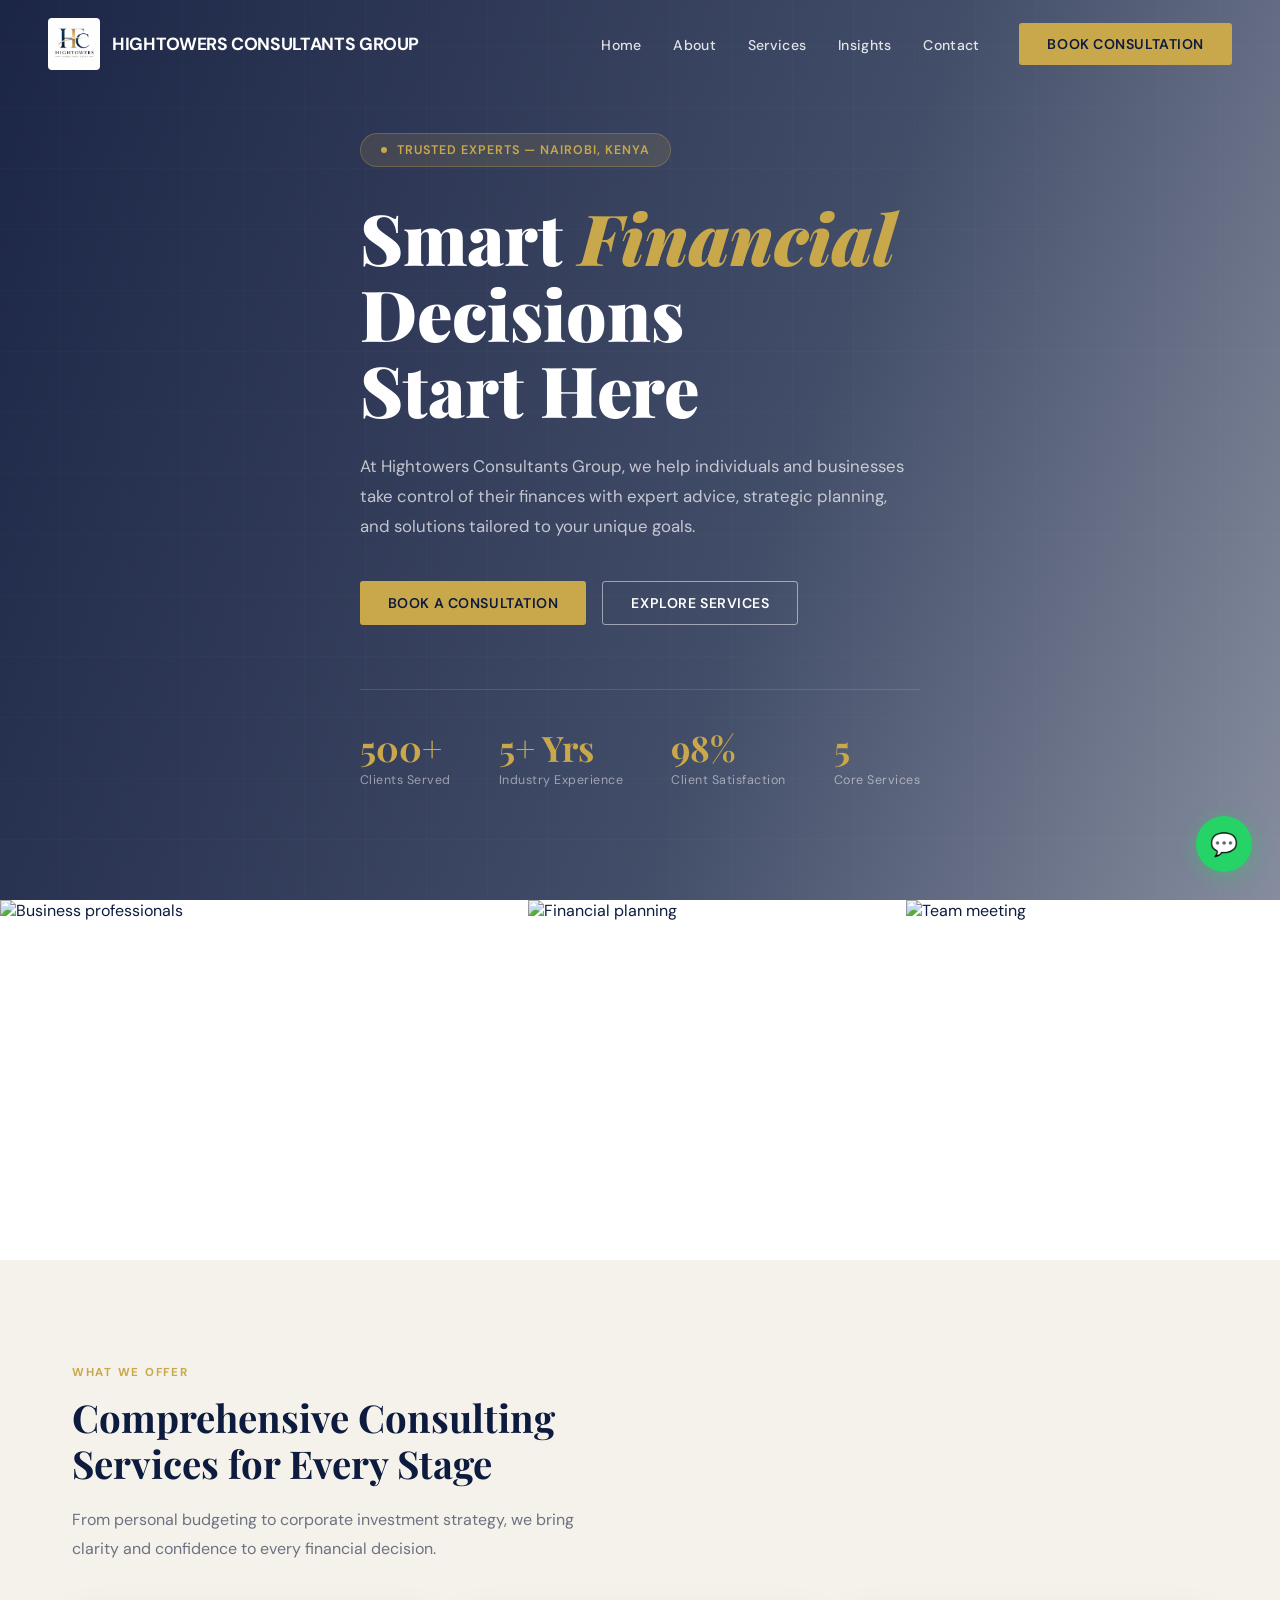
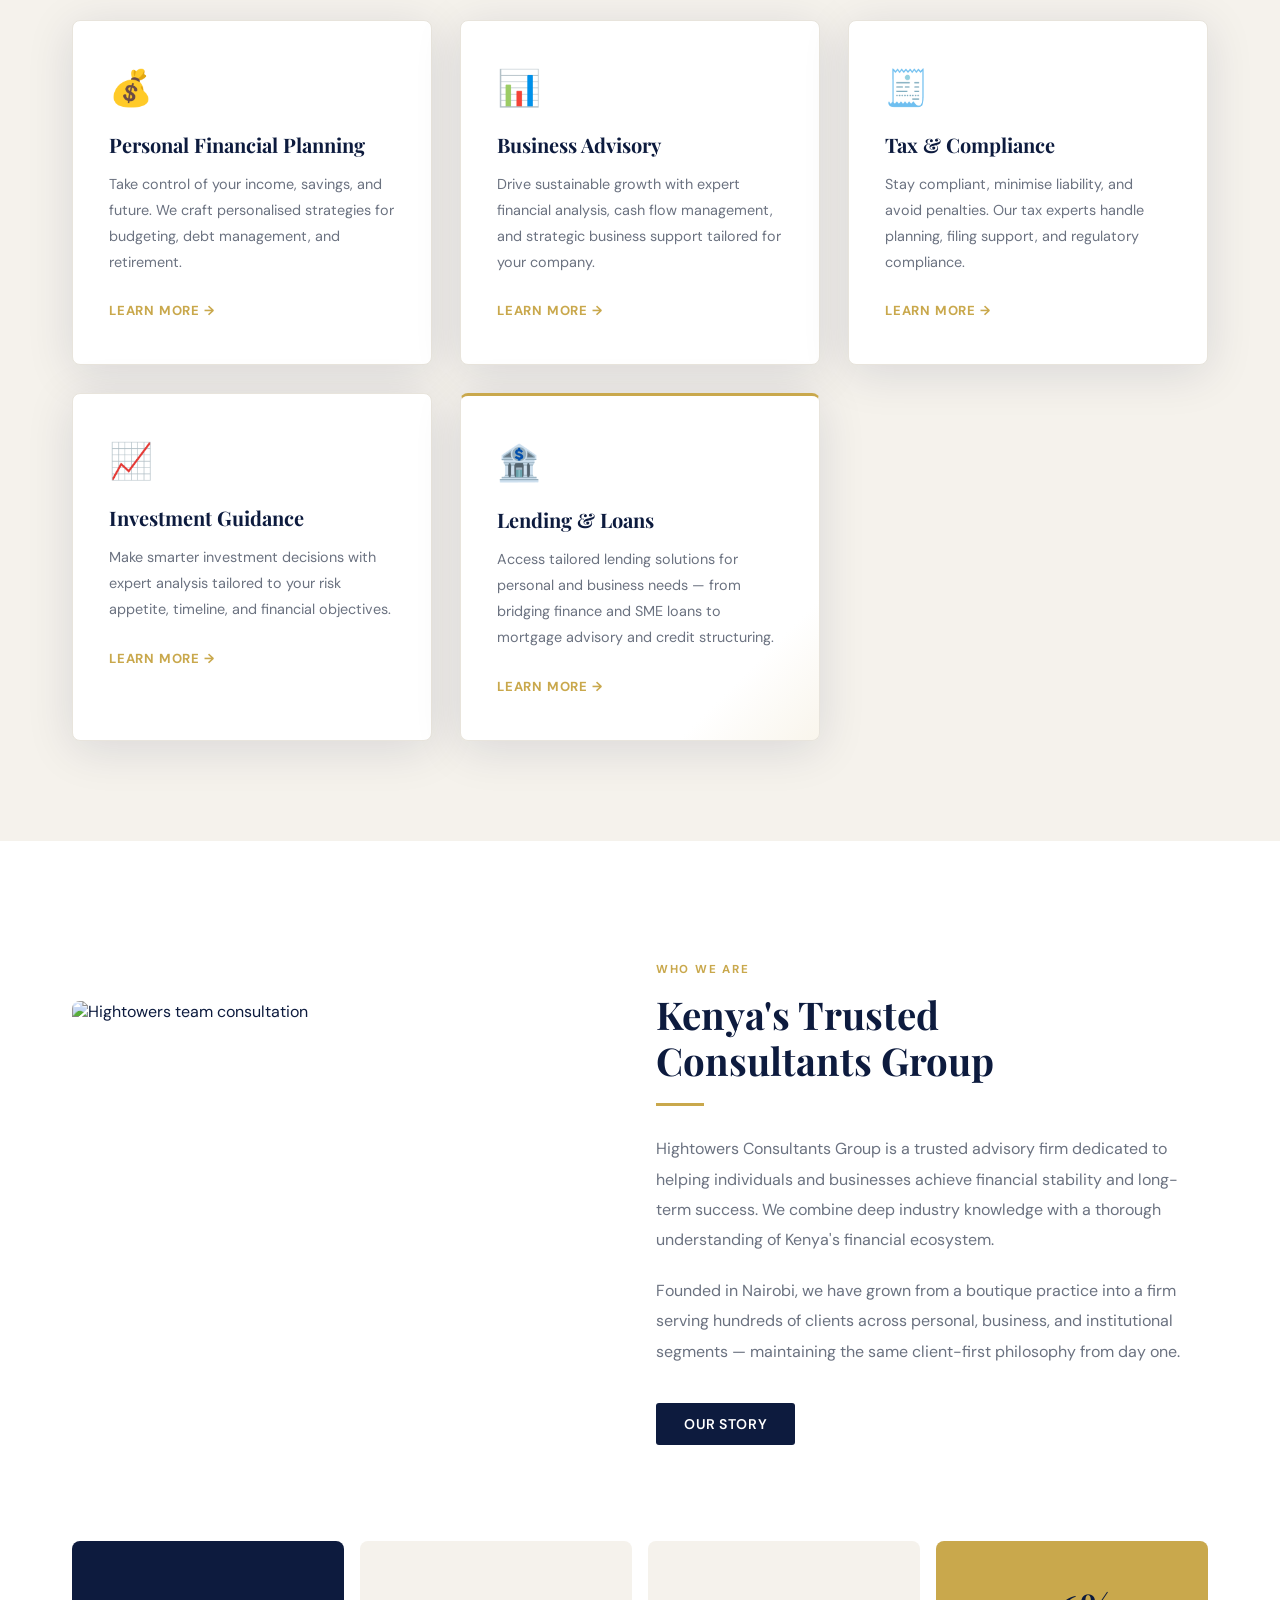
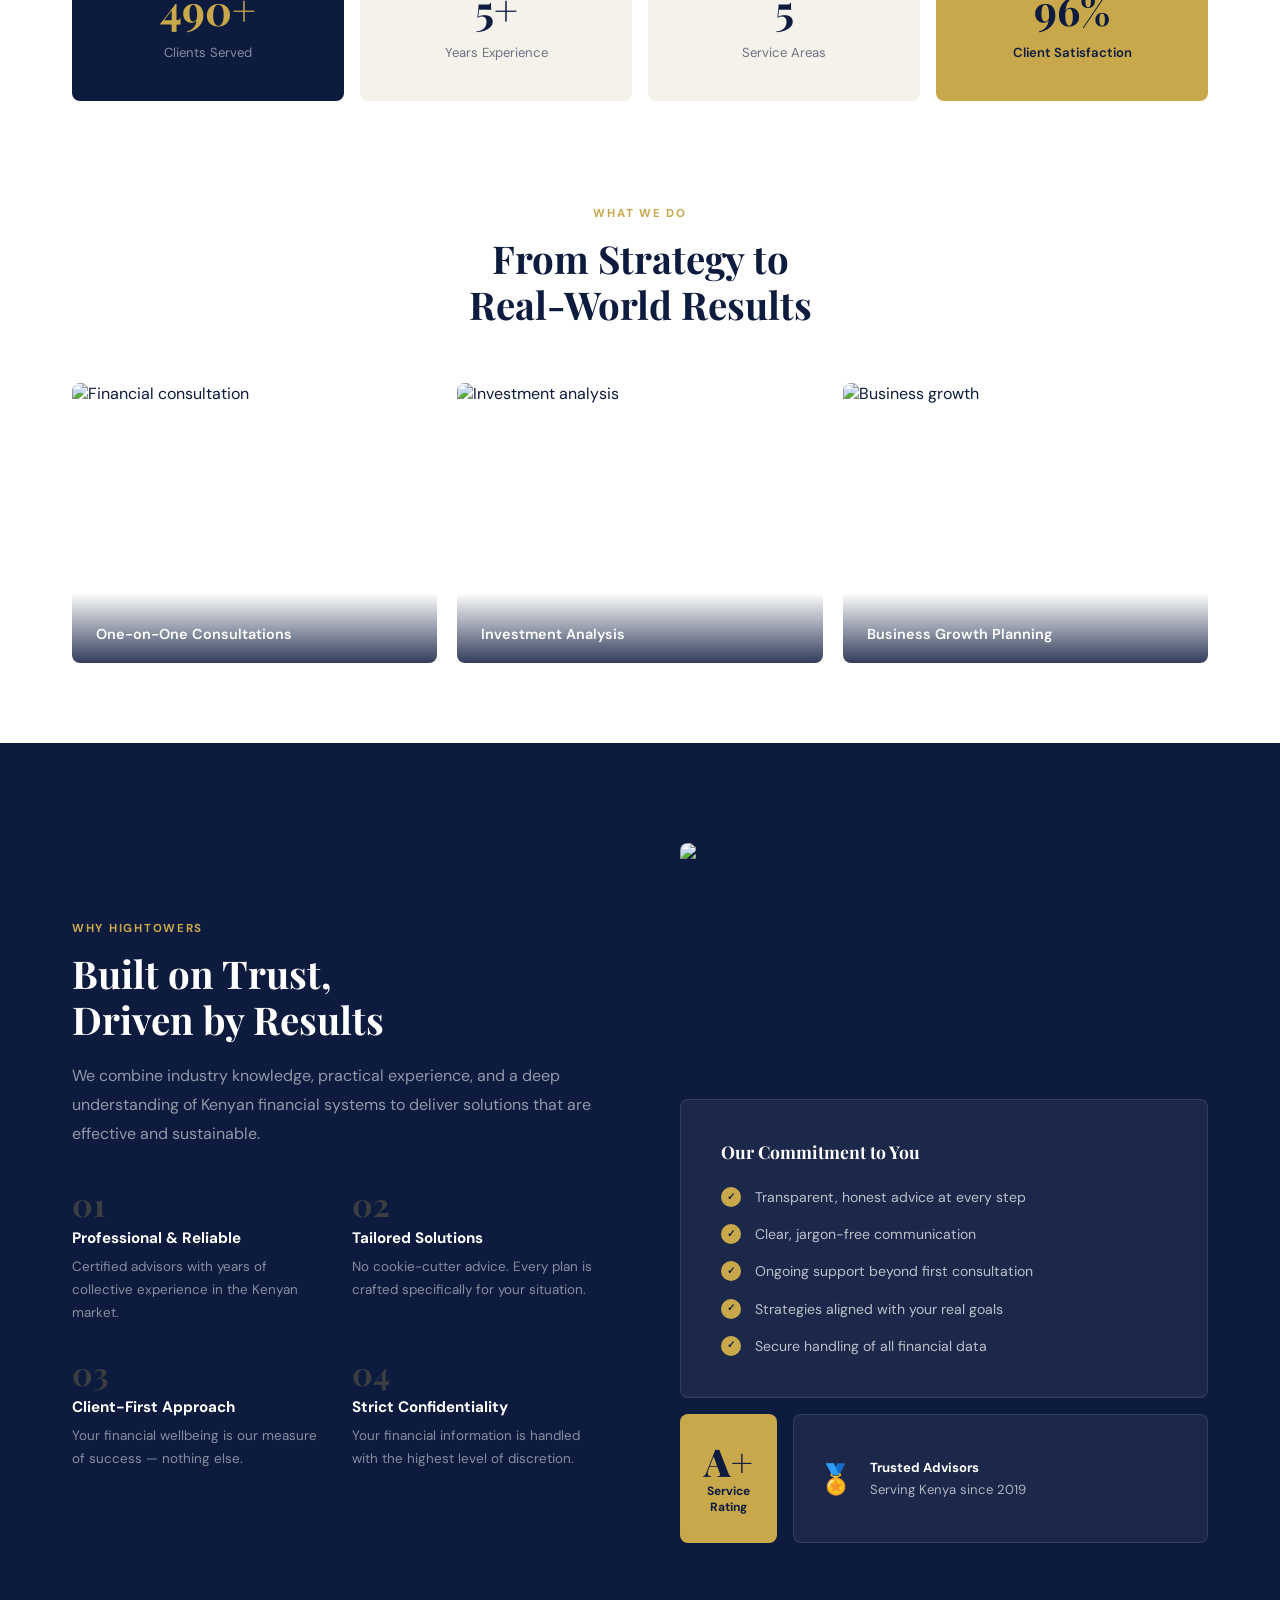
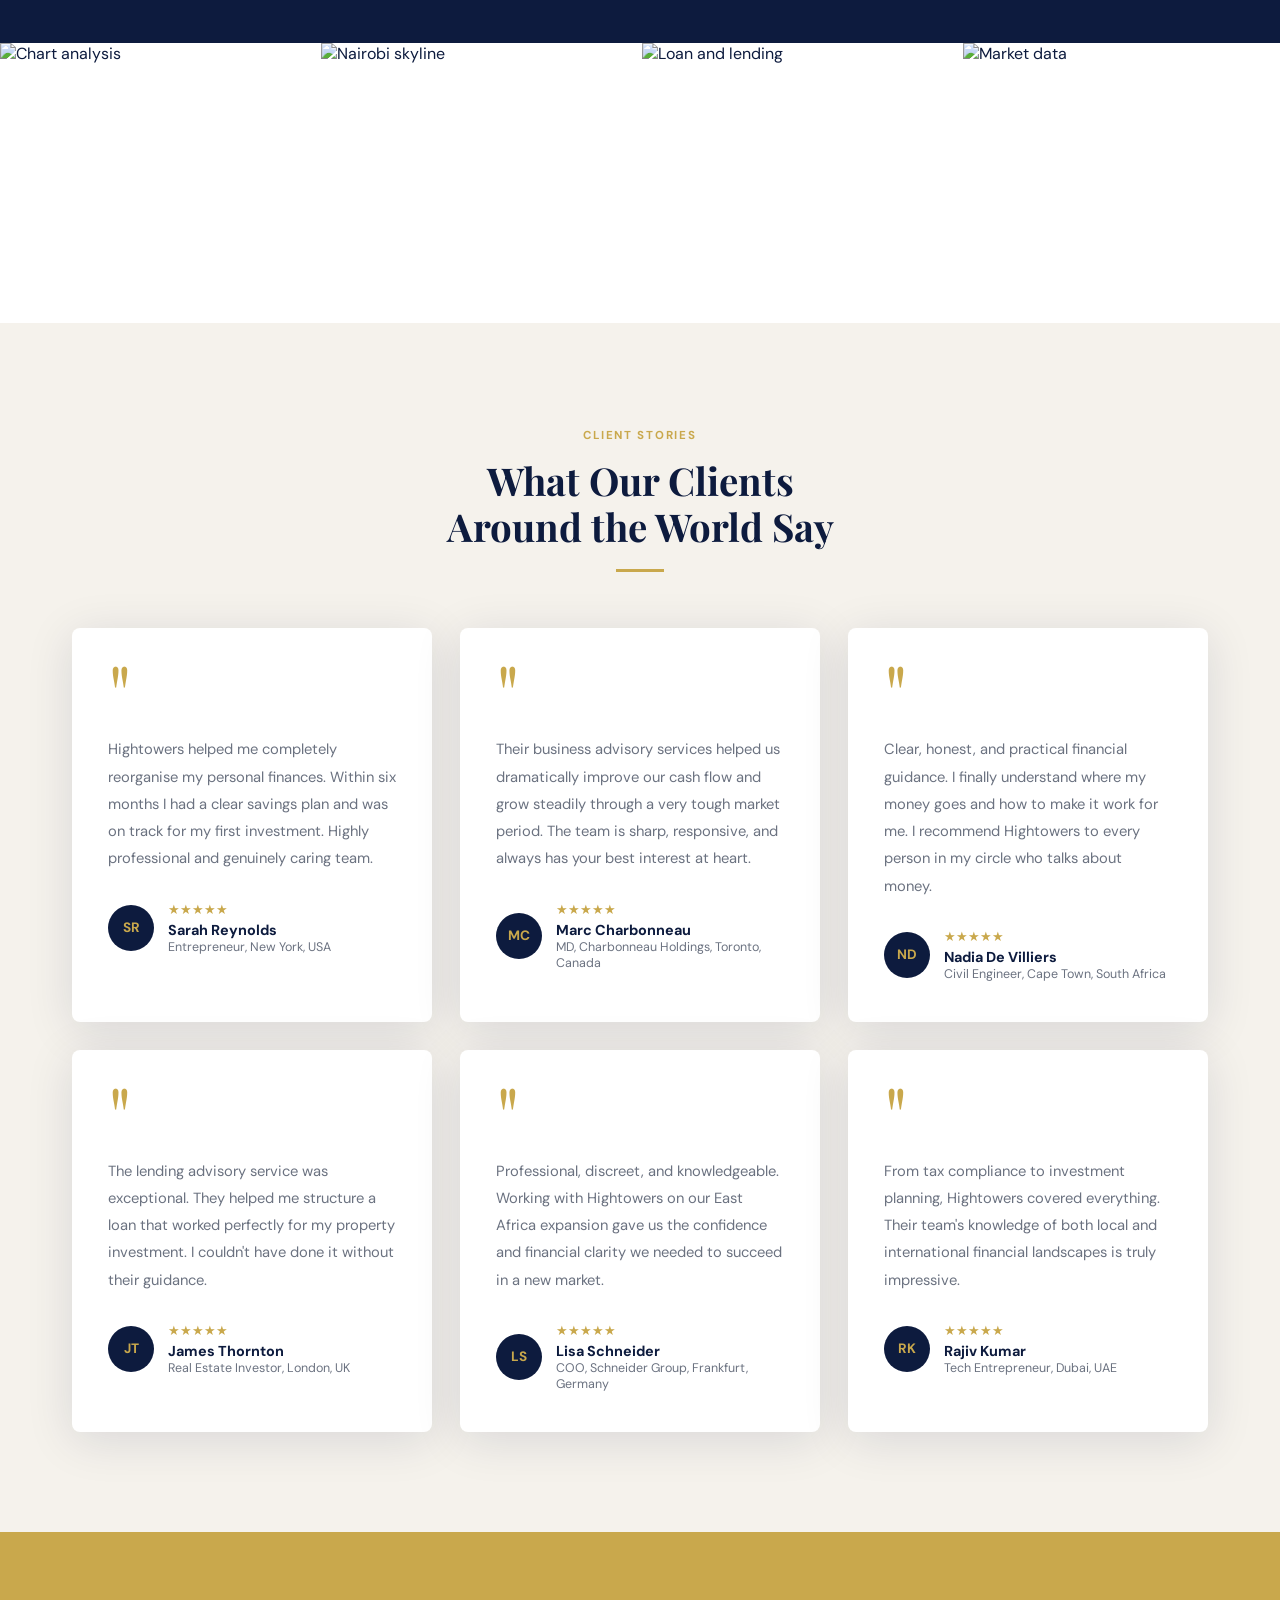
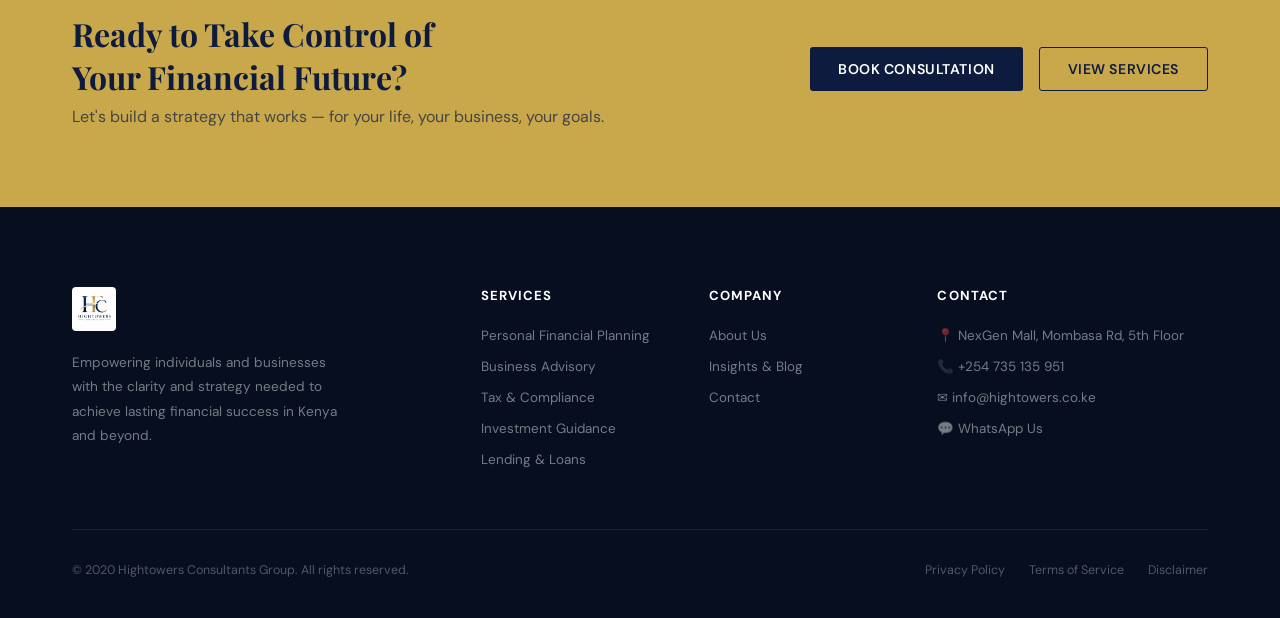
==== commit d5ce64f5: "Update WhatsApp contact number in footer" ====
--- a/index.html
+++ b/index.html
@@ -744,7 +744,7 @@
           <li><a href="#">📍 NexGen Mall, Mombasa Rd, 5th Floor</a></li>
           <li><a href="tel:+254735135951">📞 +254 735 135 951</a></li>
           <li><a href="mailto:olelaeric@gmail.com">✉ info@hightowers.co.ke</a></li>
-          <li><a href="https://wa.me/254102696261">💬 WhatsApp Us</a></li>
+          <li><a href="https://wa.me/254797983913">💬 WhatsApp Us</a></li>
         </ul>
       </div>
     </div>
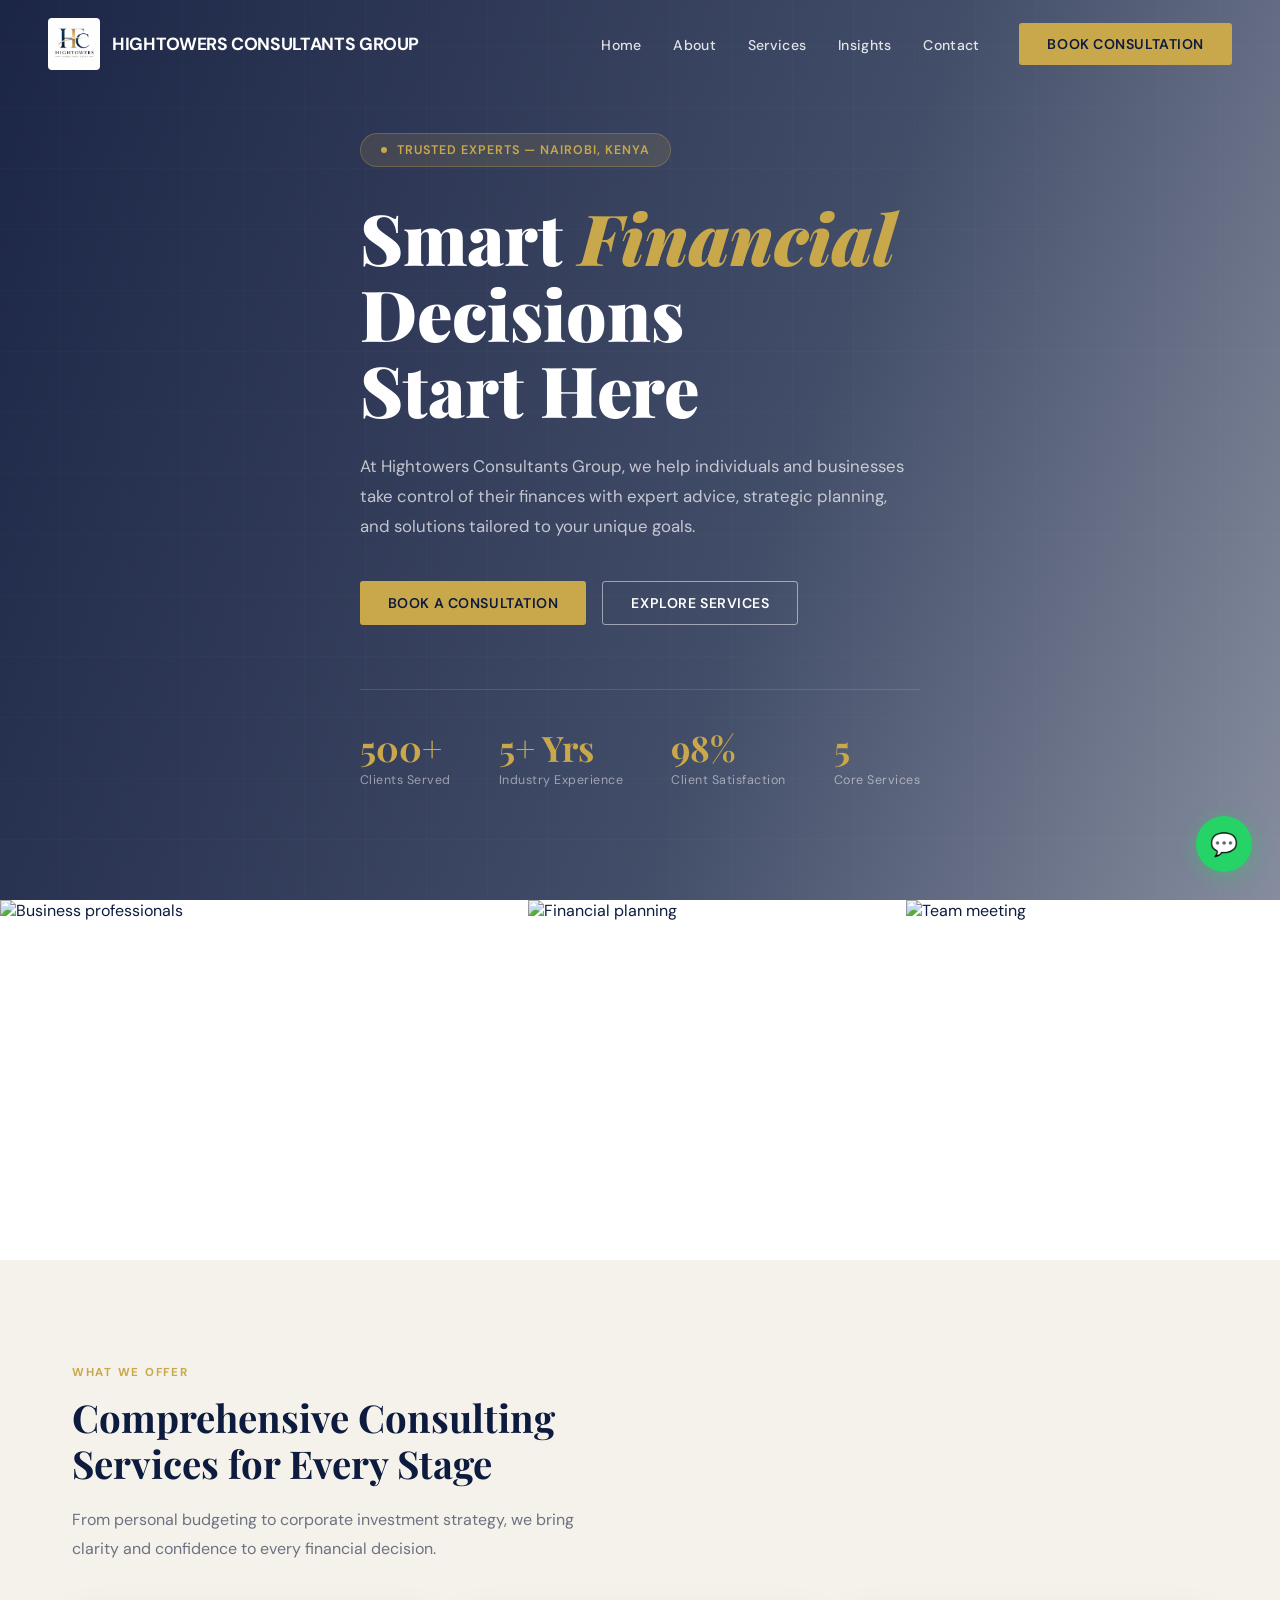
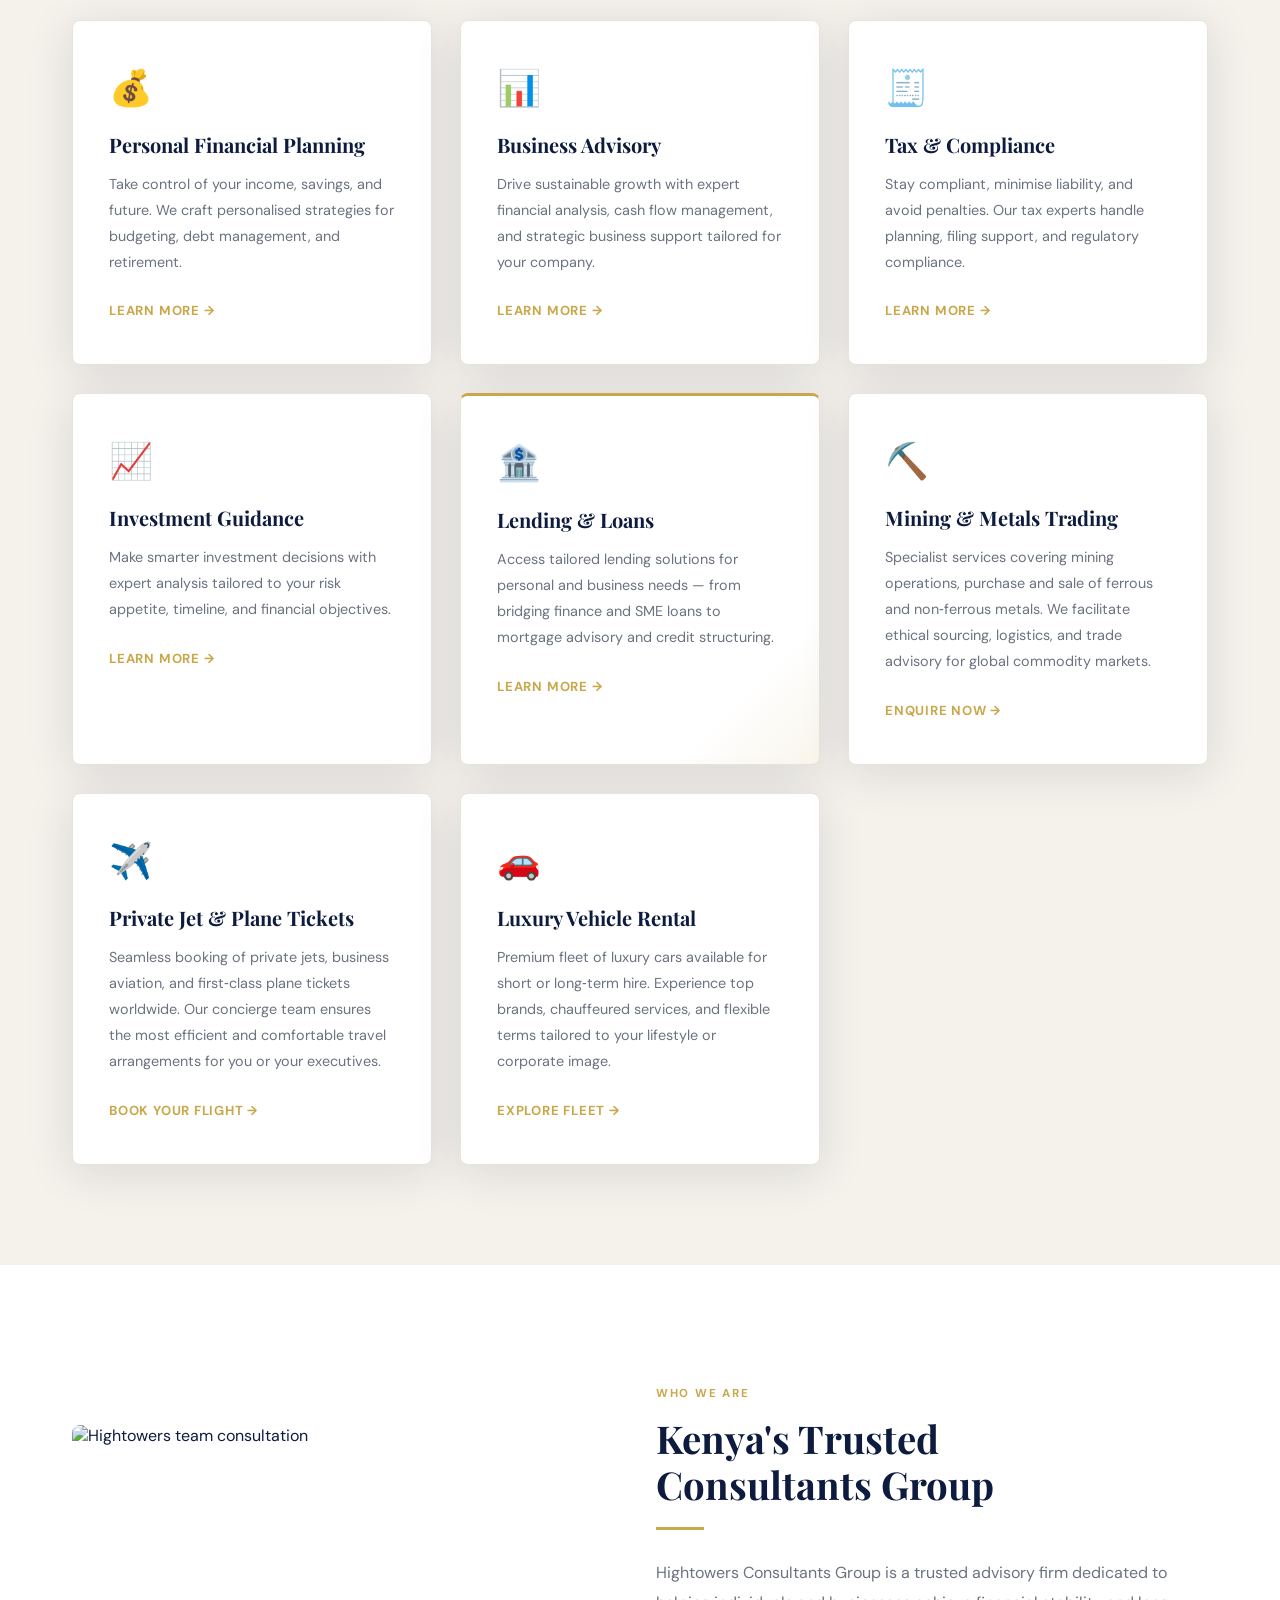
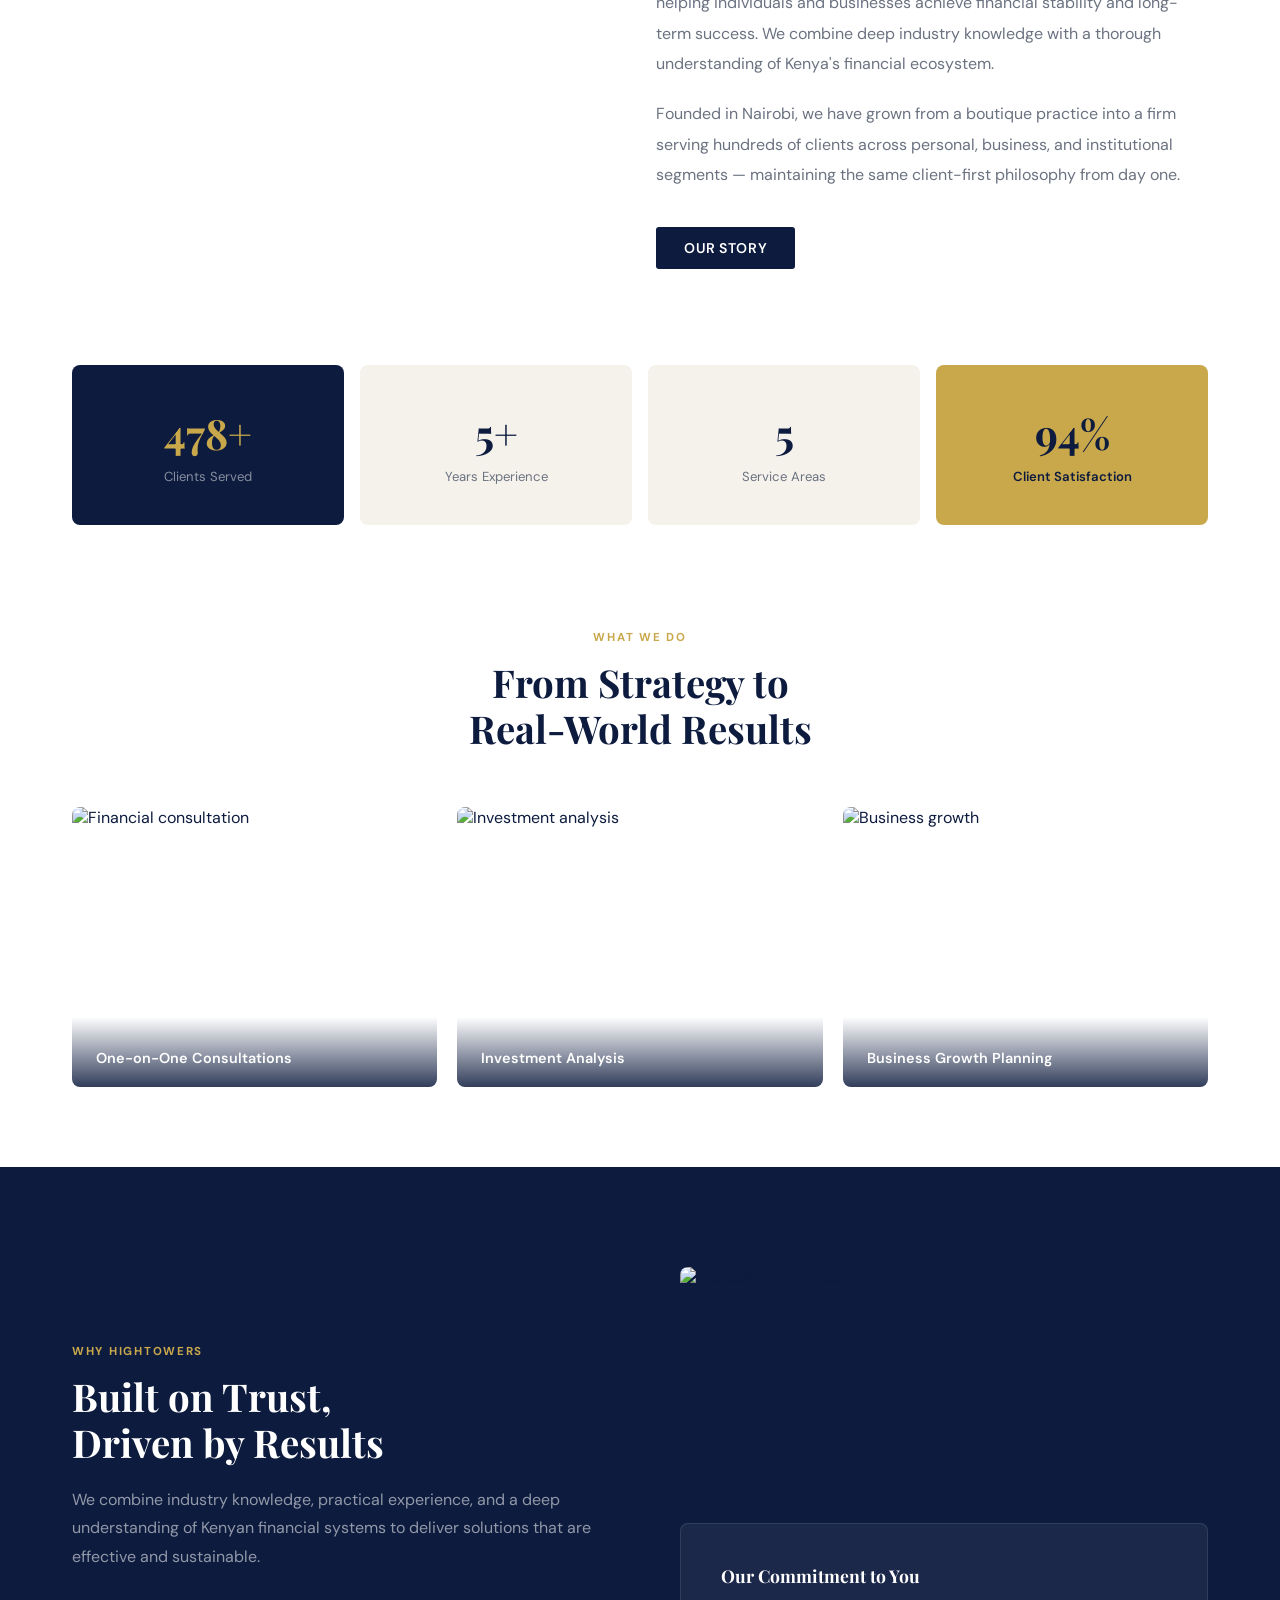
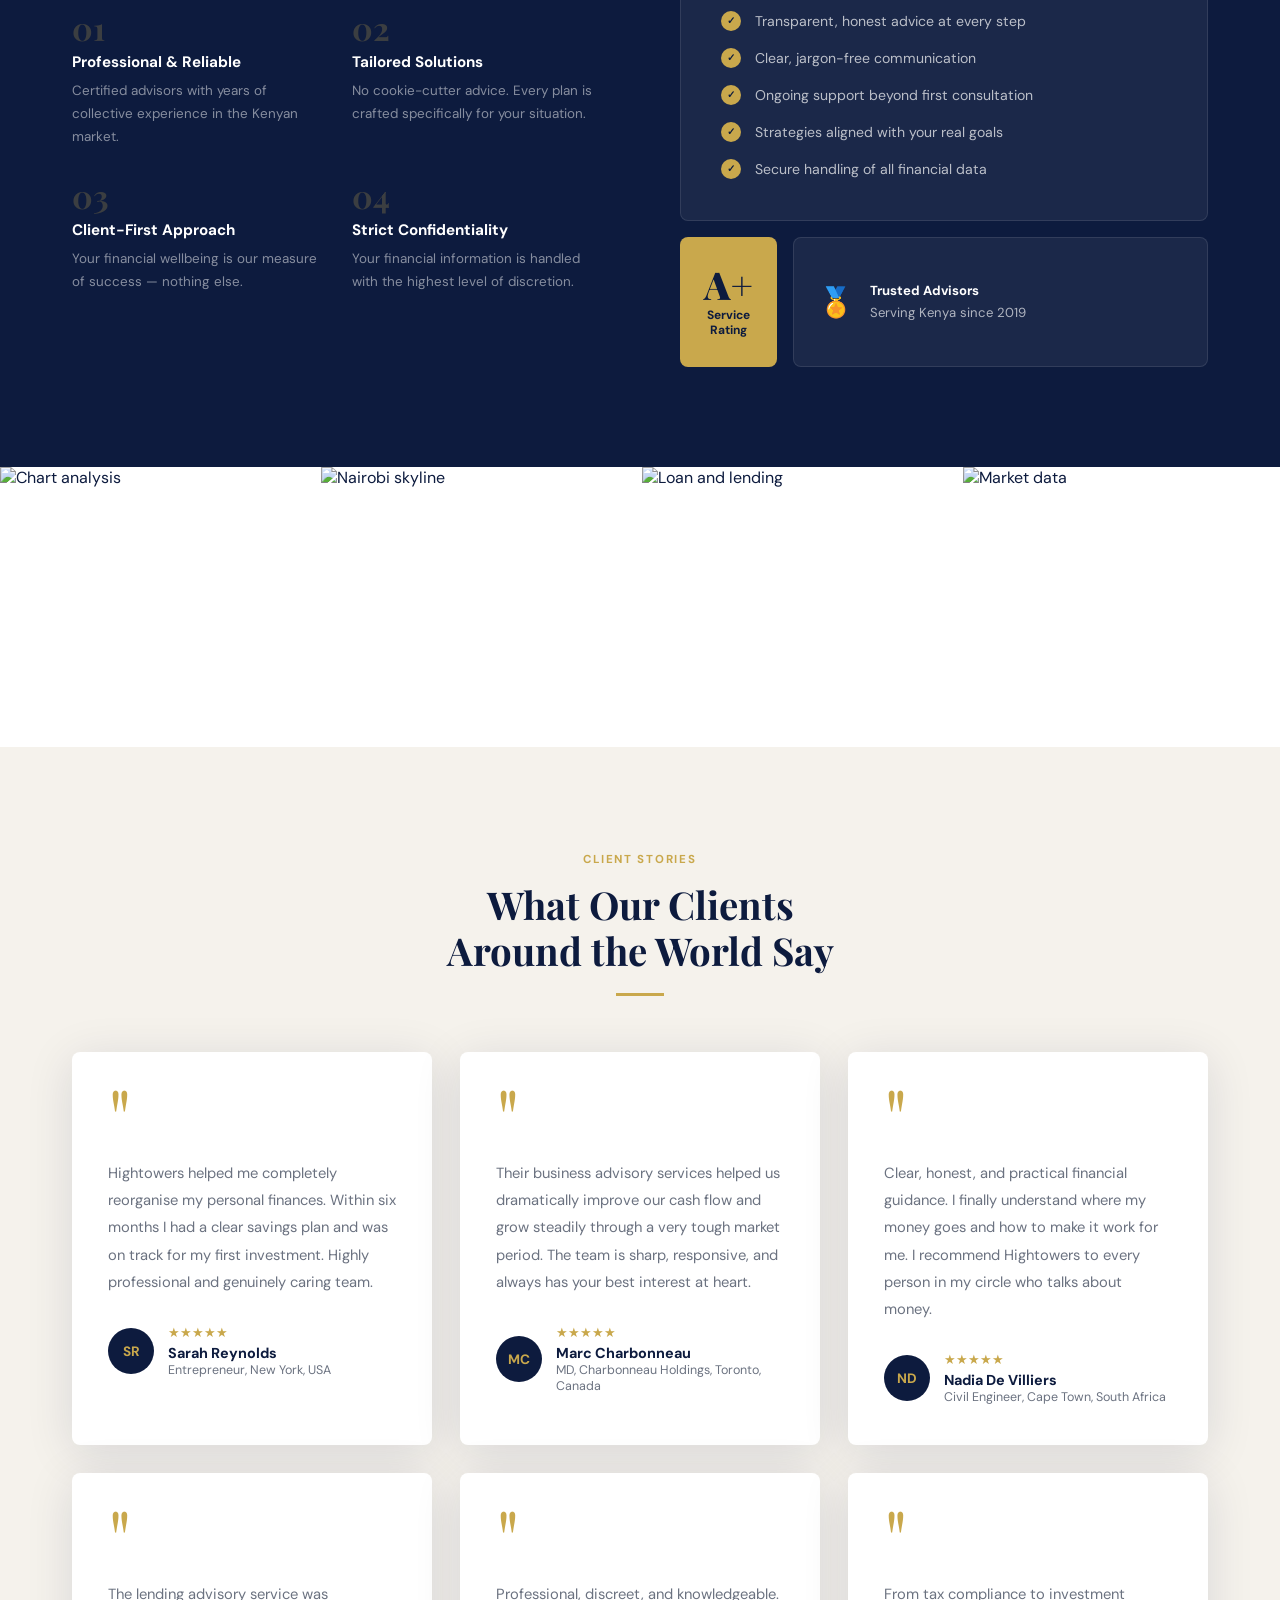
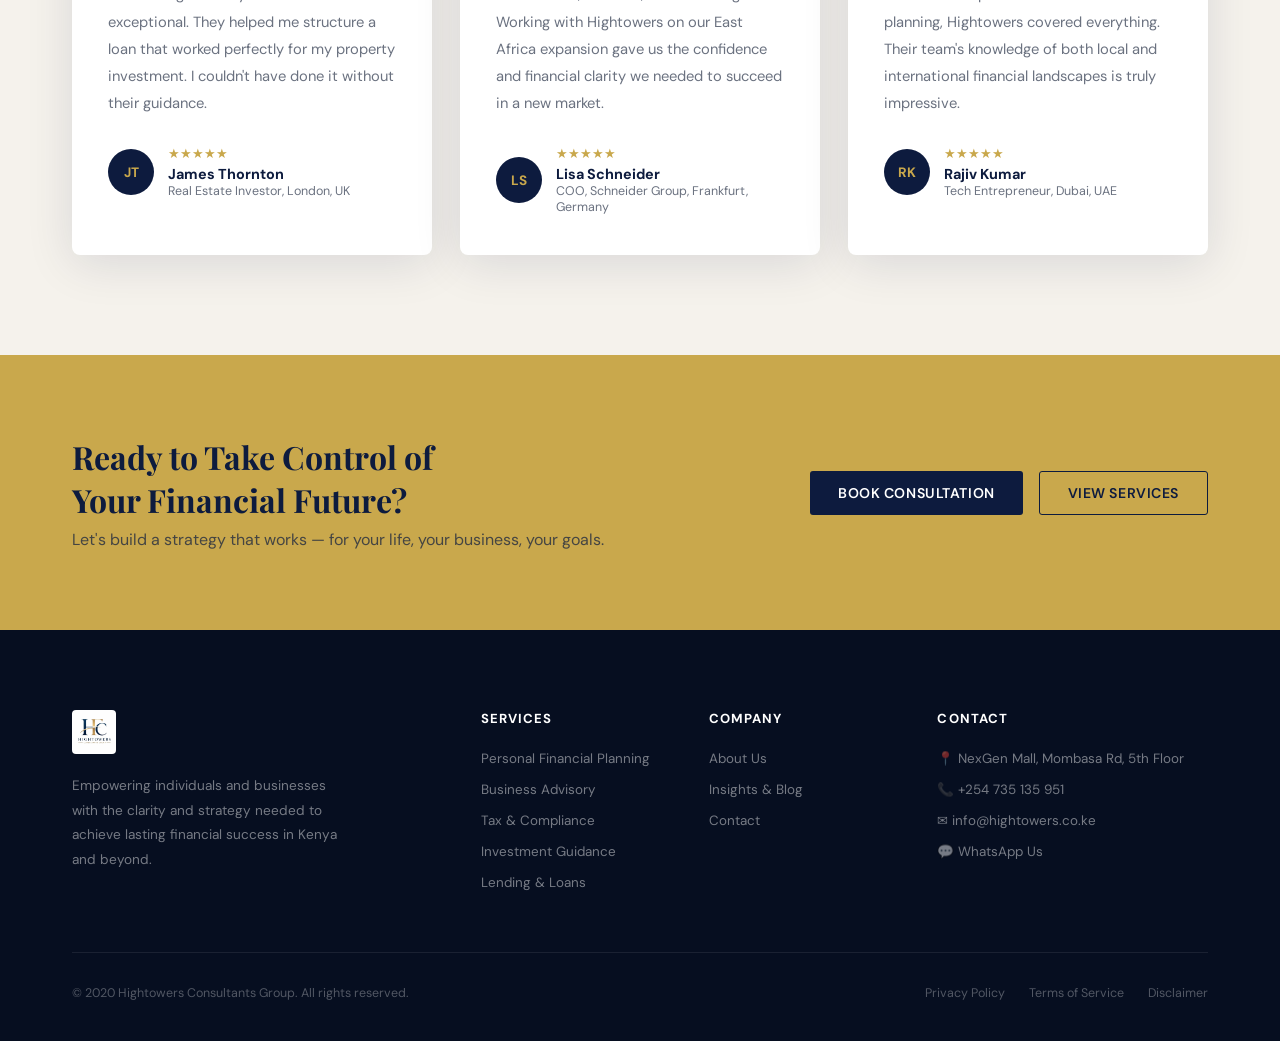
==== commit f13aed35: "Add new services to index.html Added new service offerings including Mining & Metals Trading, Privat" ====
--- a/index.html
+++ b/index.html
@@ -455,6 +455,26 @@
         <p>Access tailored lending solutions for personal and business needs — from bridging finance and SME loans to mortgage advisory and credit structuring.</p>
         <a href="services.html" class="service-link">Learn more →</a>
       </div>
+      
+      <!-- NEW SERVICES ADDED -->
+      <div class="service-card">
+        <div class="service-icon">⛏️</div>
+        <h3>Mining &amp; Metals Trading</h3>
+        <p>Specialist services covering mining operations, purchase and sale of ferrous and non‑ferrous metals. We facilitate ethical sourcing, logistics, and trade advisory for global commodity markets.</p>
+        <a href="contact.html" class="service-link">Enquire now →</a>
+      </div>
+      <div class="service-card">
+        <div class="service-icon">✈️</div>
+        <h3>Private Jet &amp; Plane Tickets</h3>
+        <p>Seamless booking of private jets, business aviation, and first‑class plane tickets worldwide. Our concierge team ensures the most efficient and comfortable travel arrangements for you or your executives.</p>
+        <a href="contact.html" class="service-link">Book your flight →</a>
+      </div>
+      <div class="service-card">
+        <div class="service-icon">🚗</div>
+        <h3>Luxury Vehicle Rental</h3>
+        <p>Premium fleet of luxury cars available for short or long‑term hire. Experience top brands, chauffeured services, and flexible terms tailored to your lifestyle or corporate image.</p>
+        <a href="contact.html" class="service-link">Explore fleet →</a>
+      </div>
     </div>
   </div>
 </section>
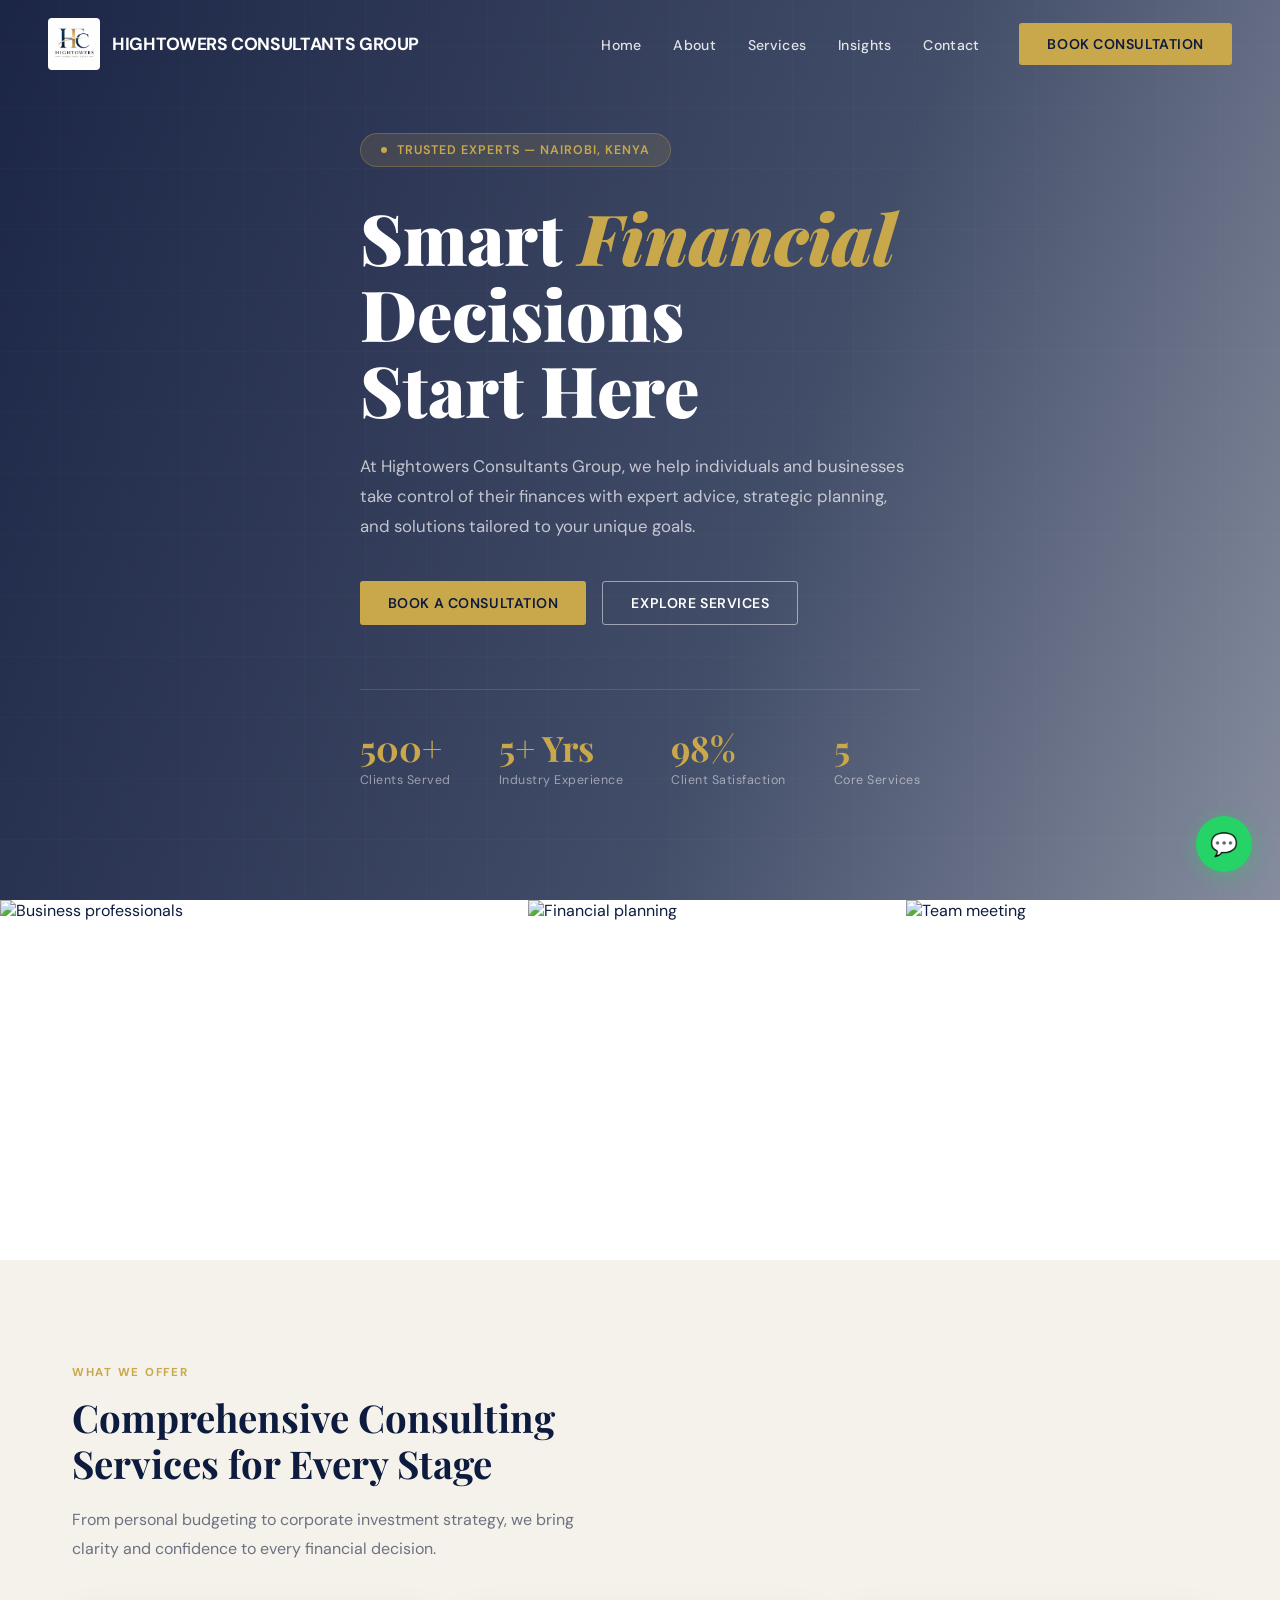
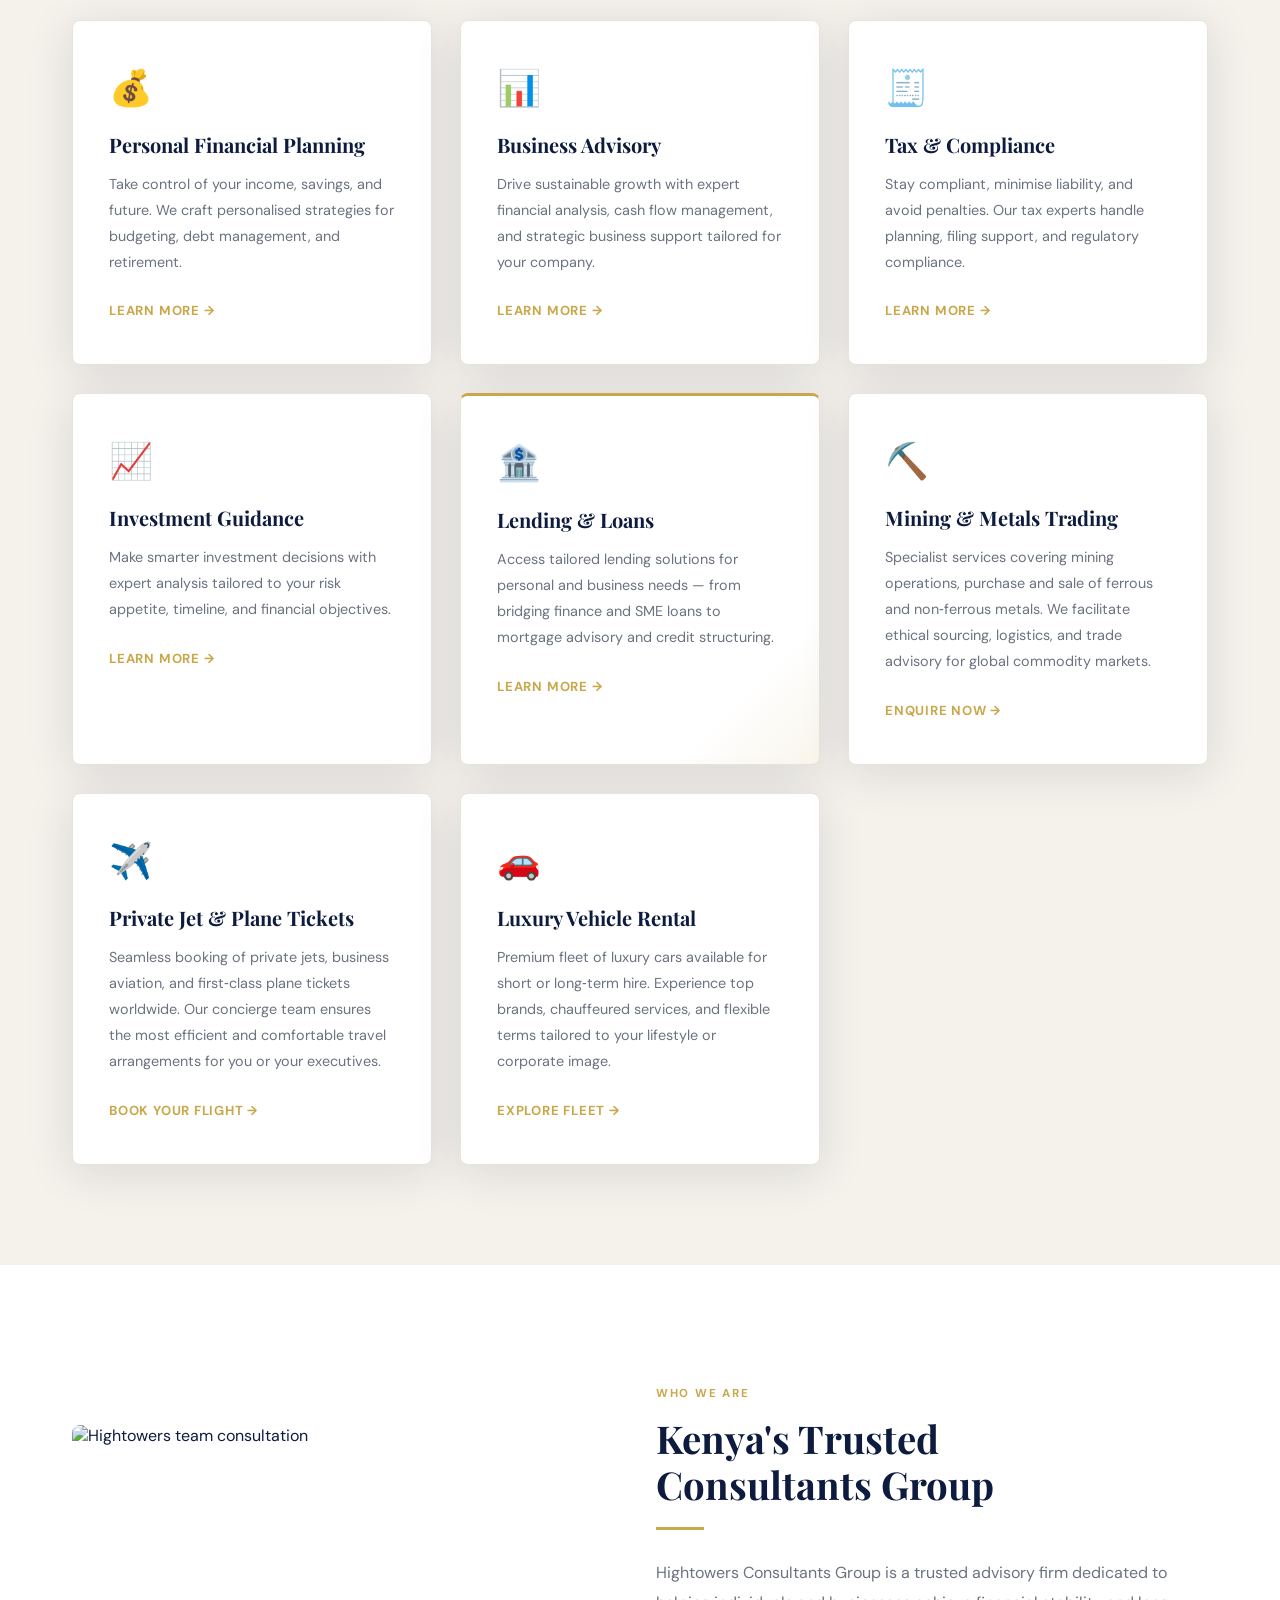
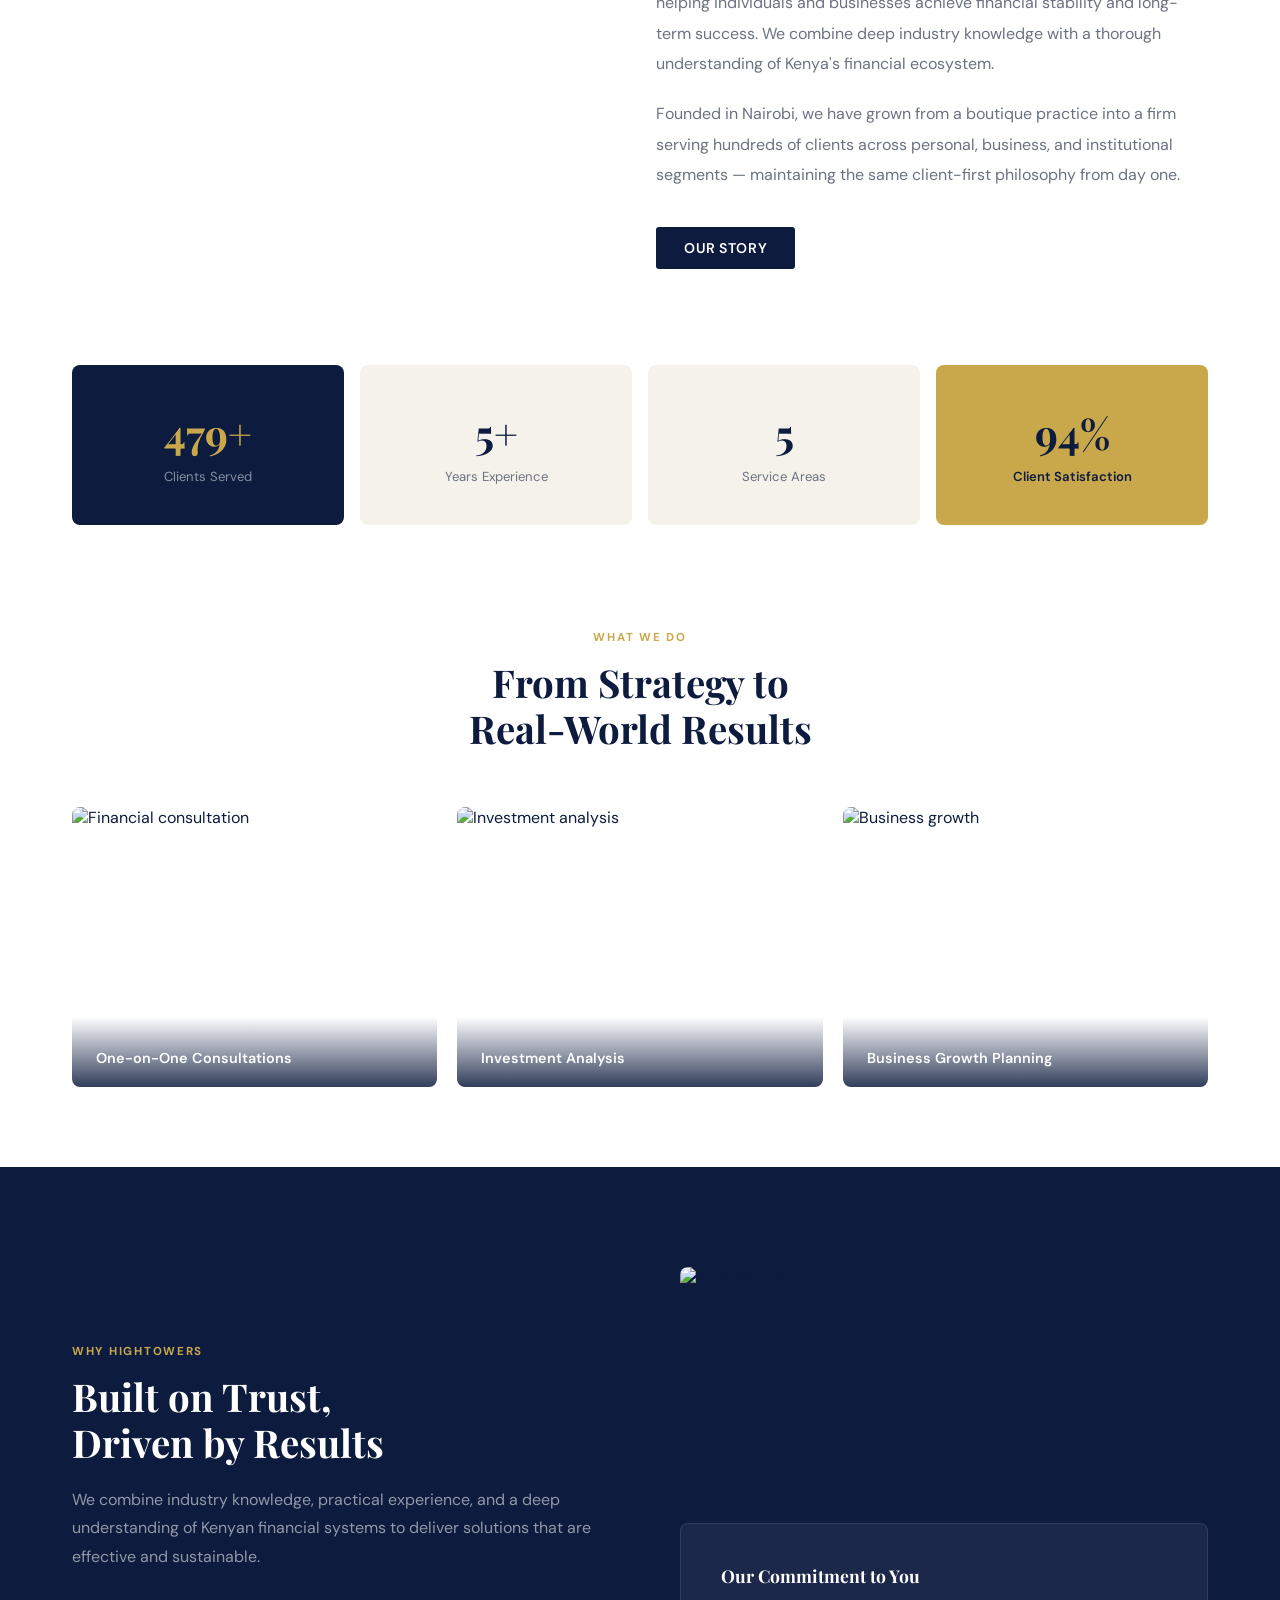
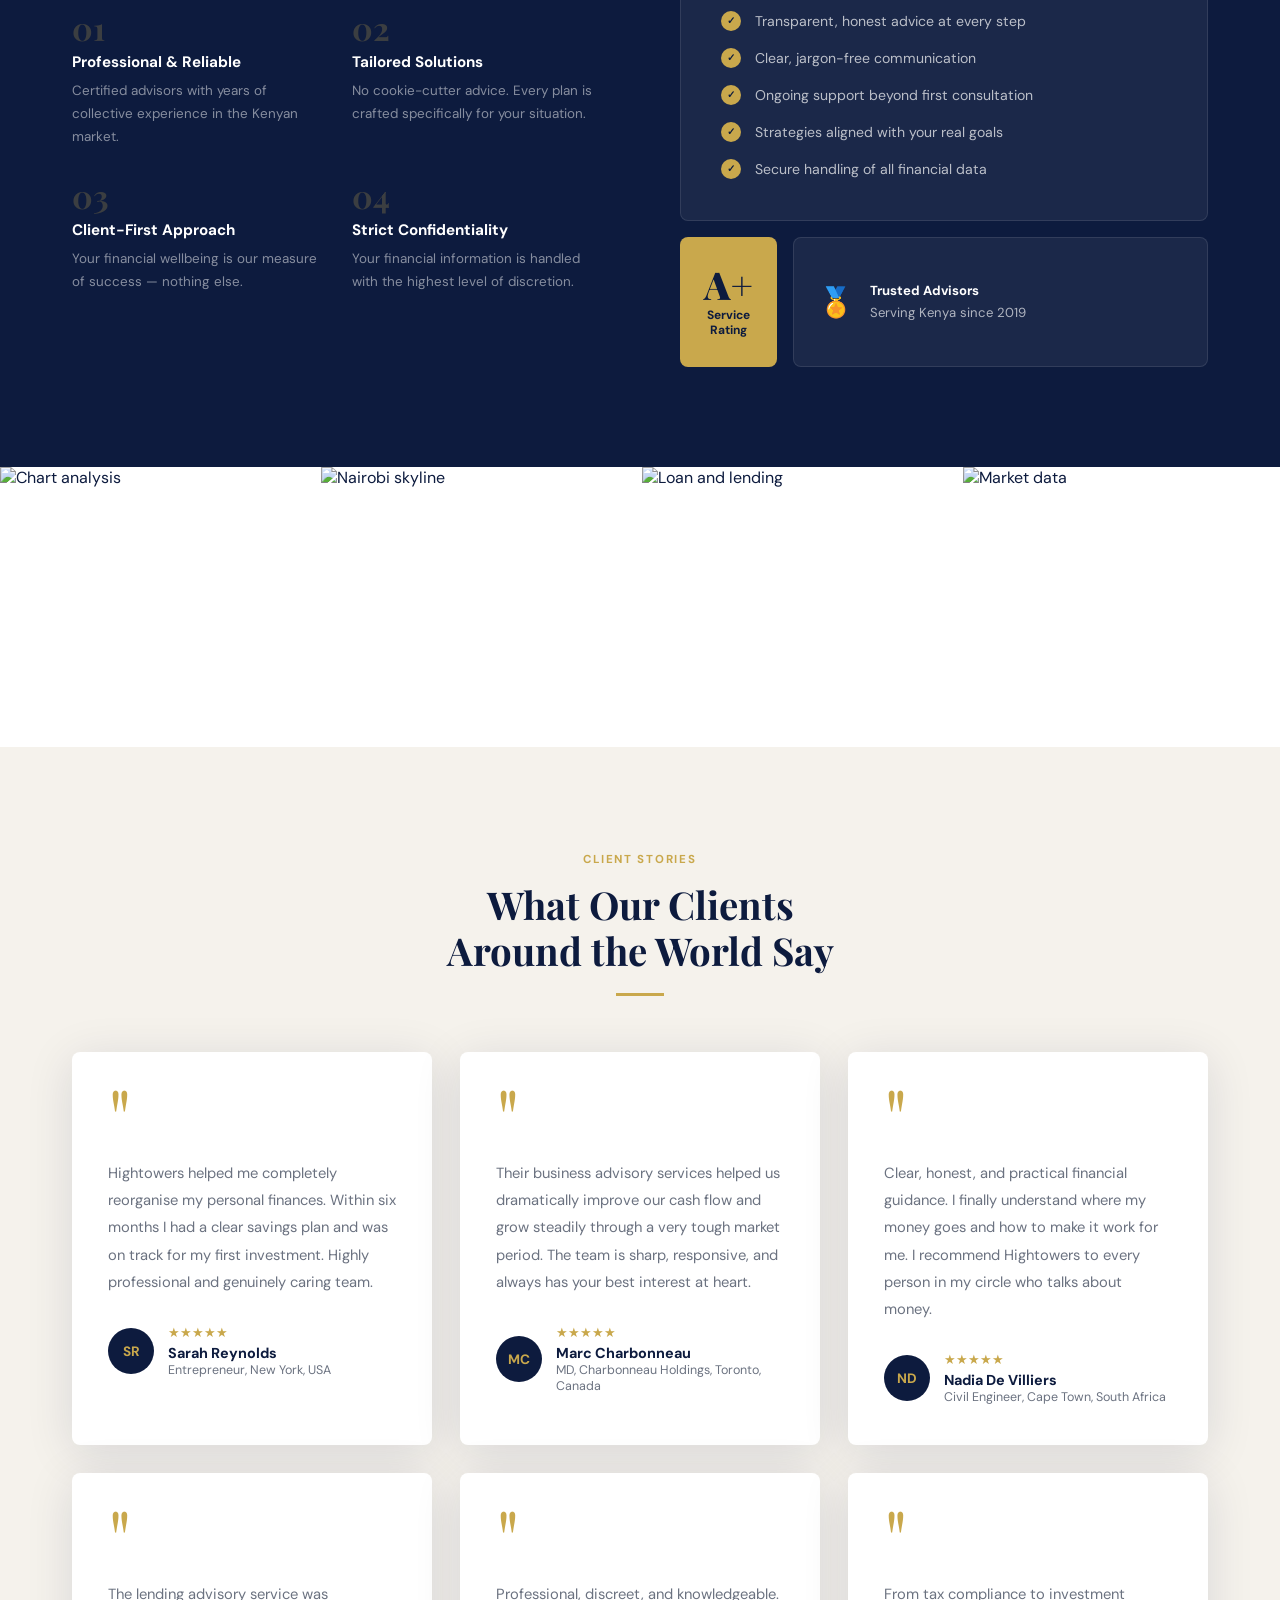
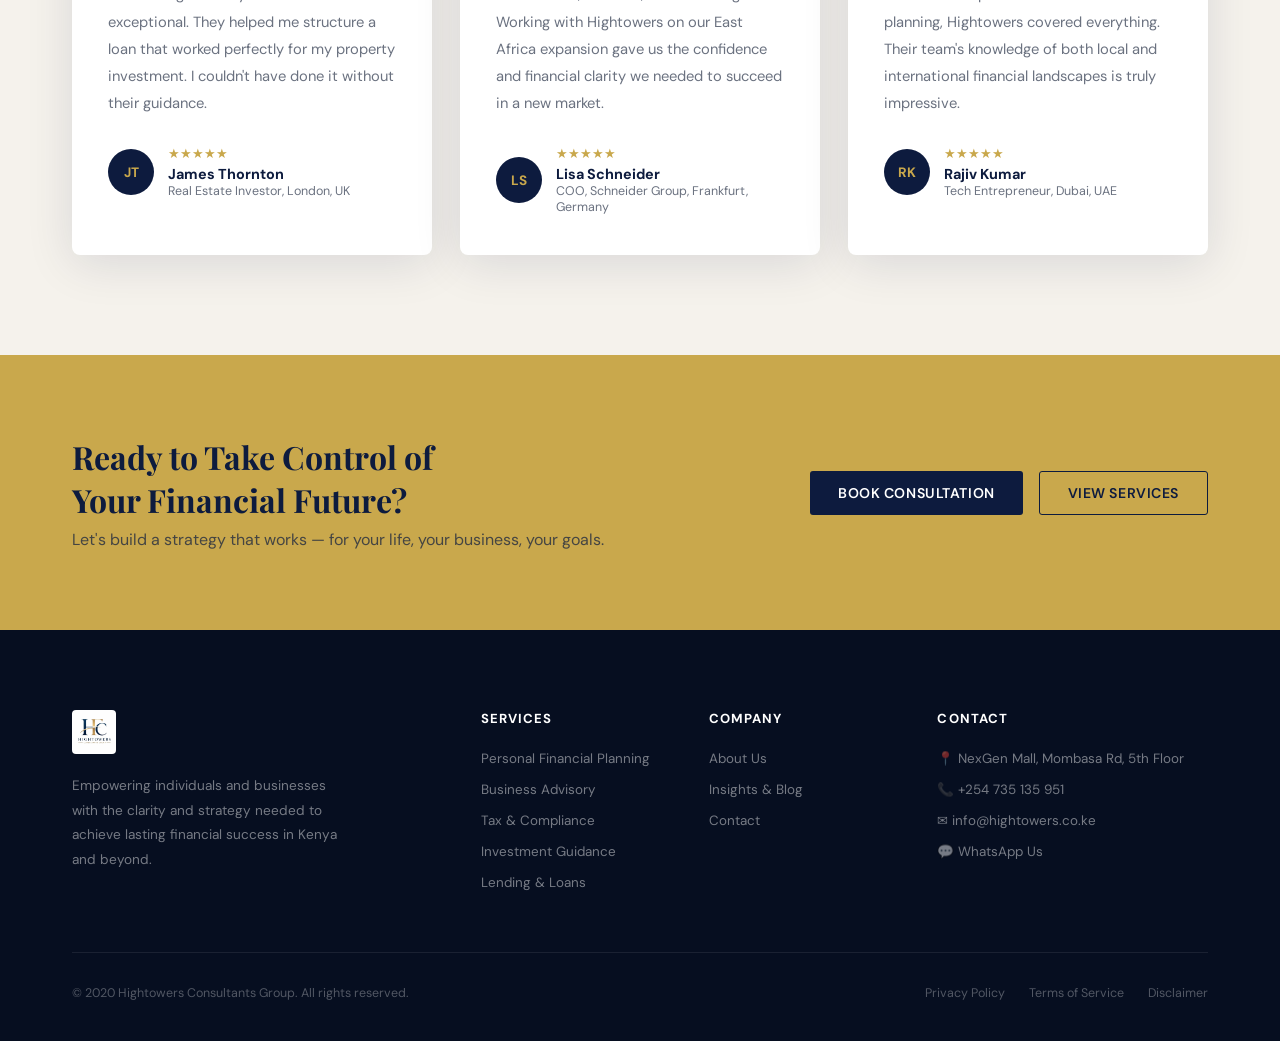
==== commit b2665fbb: "Update title and meta description for branding" ====
--- a/index.html
+++ b/index.html
@@ -3,8 +3,8 @@
 <head>
   <meta charset="UTF-8" />
   <meta name="viewport" content="width=device-width, initial-scale=1.0" />
-  <title>Hightowers Consultants Group — Smart Financial Decisions Start Here</title>
-  <meta name="description" content="Hightowers Consultants Group — expert financial advisory, investment guidance, tax consulting, business advisory and lending services in Kenya.">
+  <title>Hightowers Business Consultants — Smart Financial Decisions Start Here</title>
+  <meta name="description" content="Hightowers Business Consultants — expert financial advisory, investment guidance, tax consulting, business advisory and lending services in Kenya.">
   <link rel="preconnect" href="https://fonts.googleapis.com">
   <link href="https://fonts.googleapis.com/css2?family=Playfair+Display:ital,wght@0,400;0,700;0,900;1,400&family=DM+Sans:wght@300;400;500;600&display=swap" rel="stylesheet">
   <style>
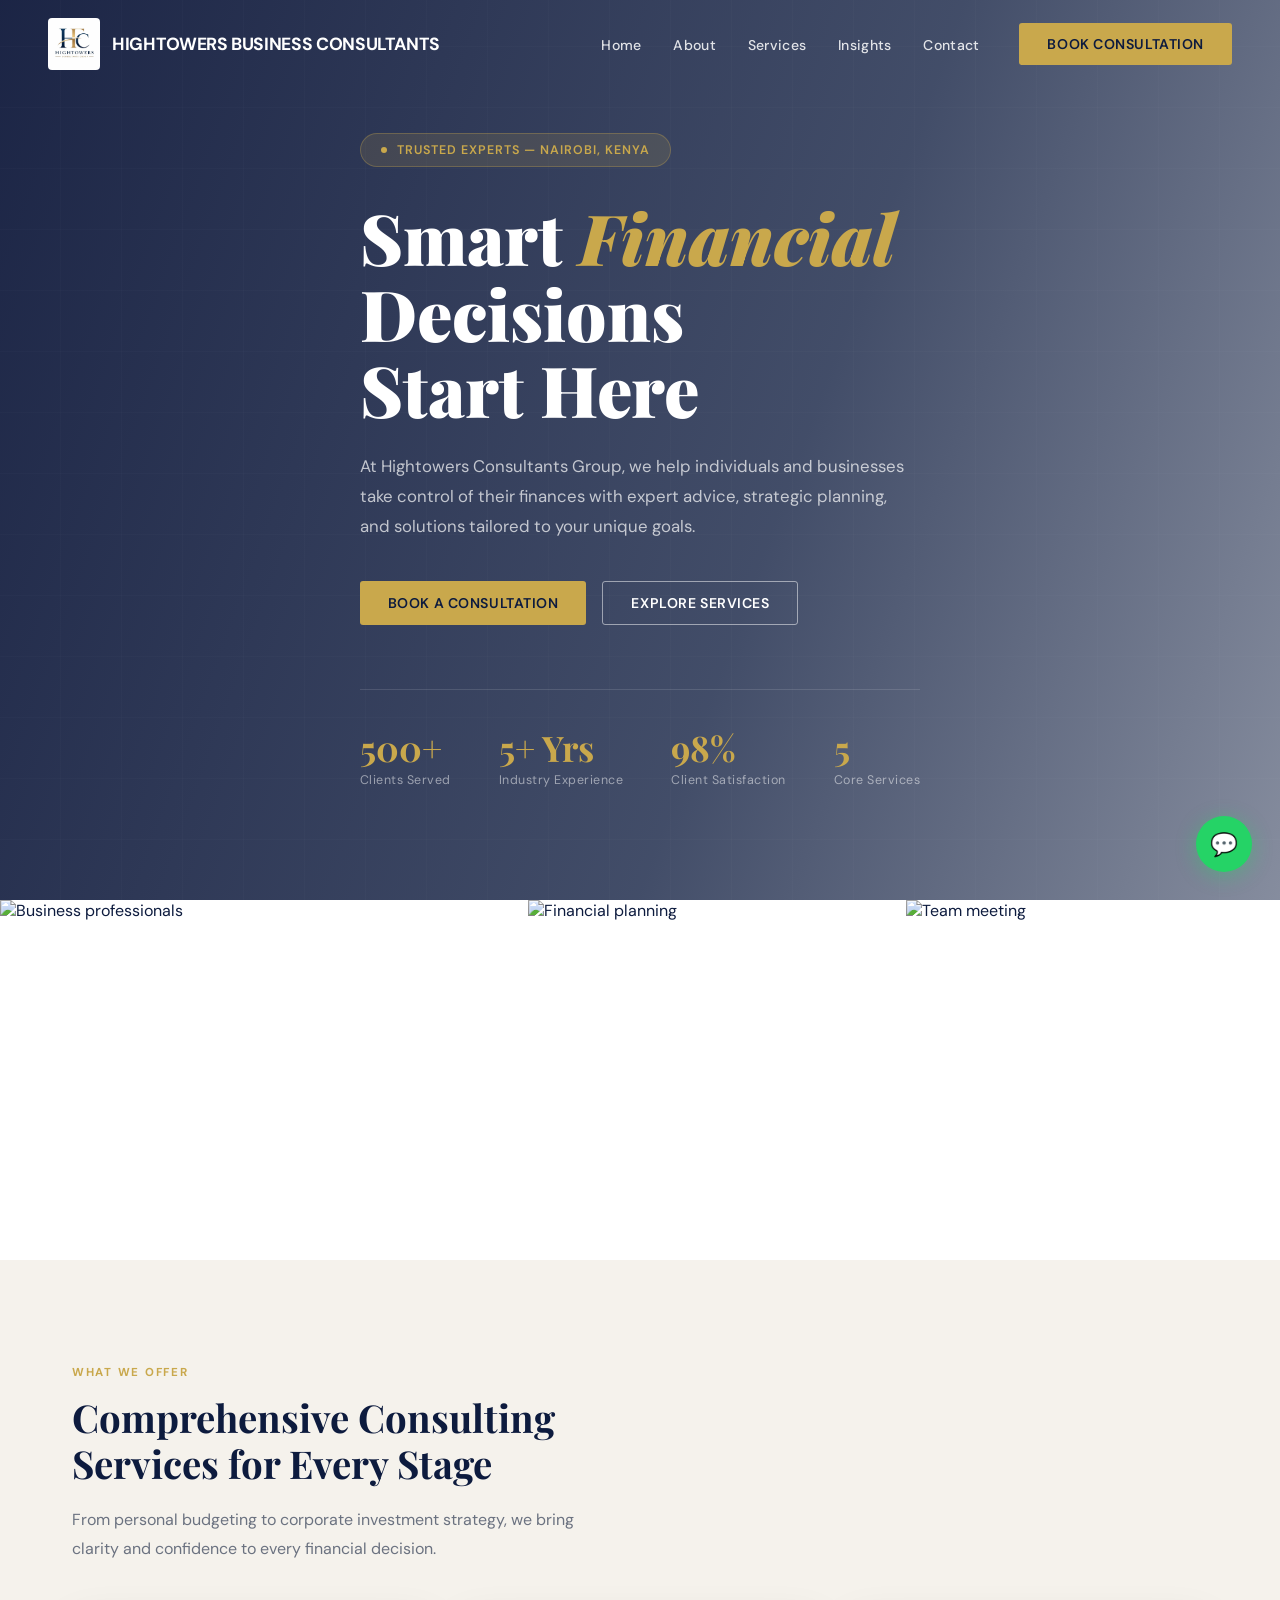
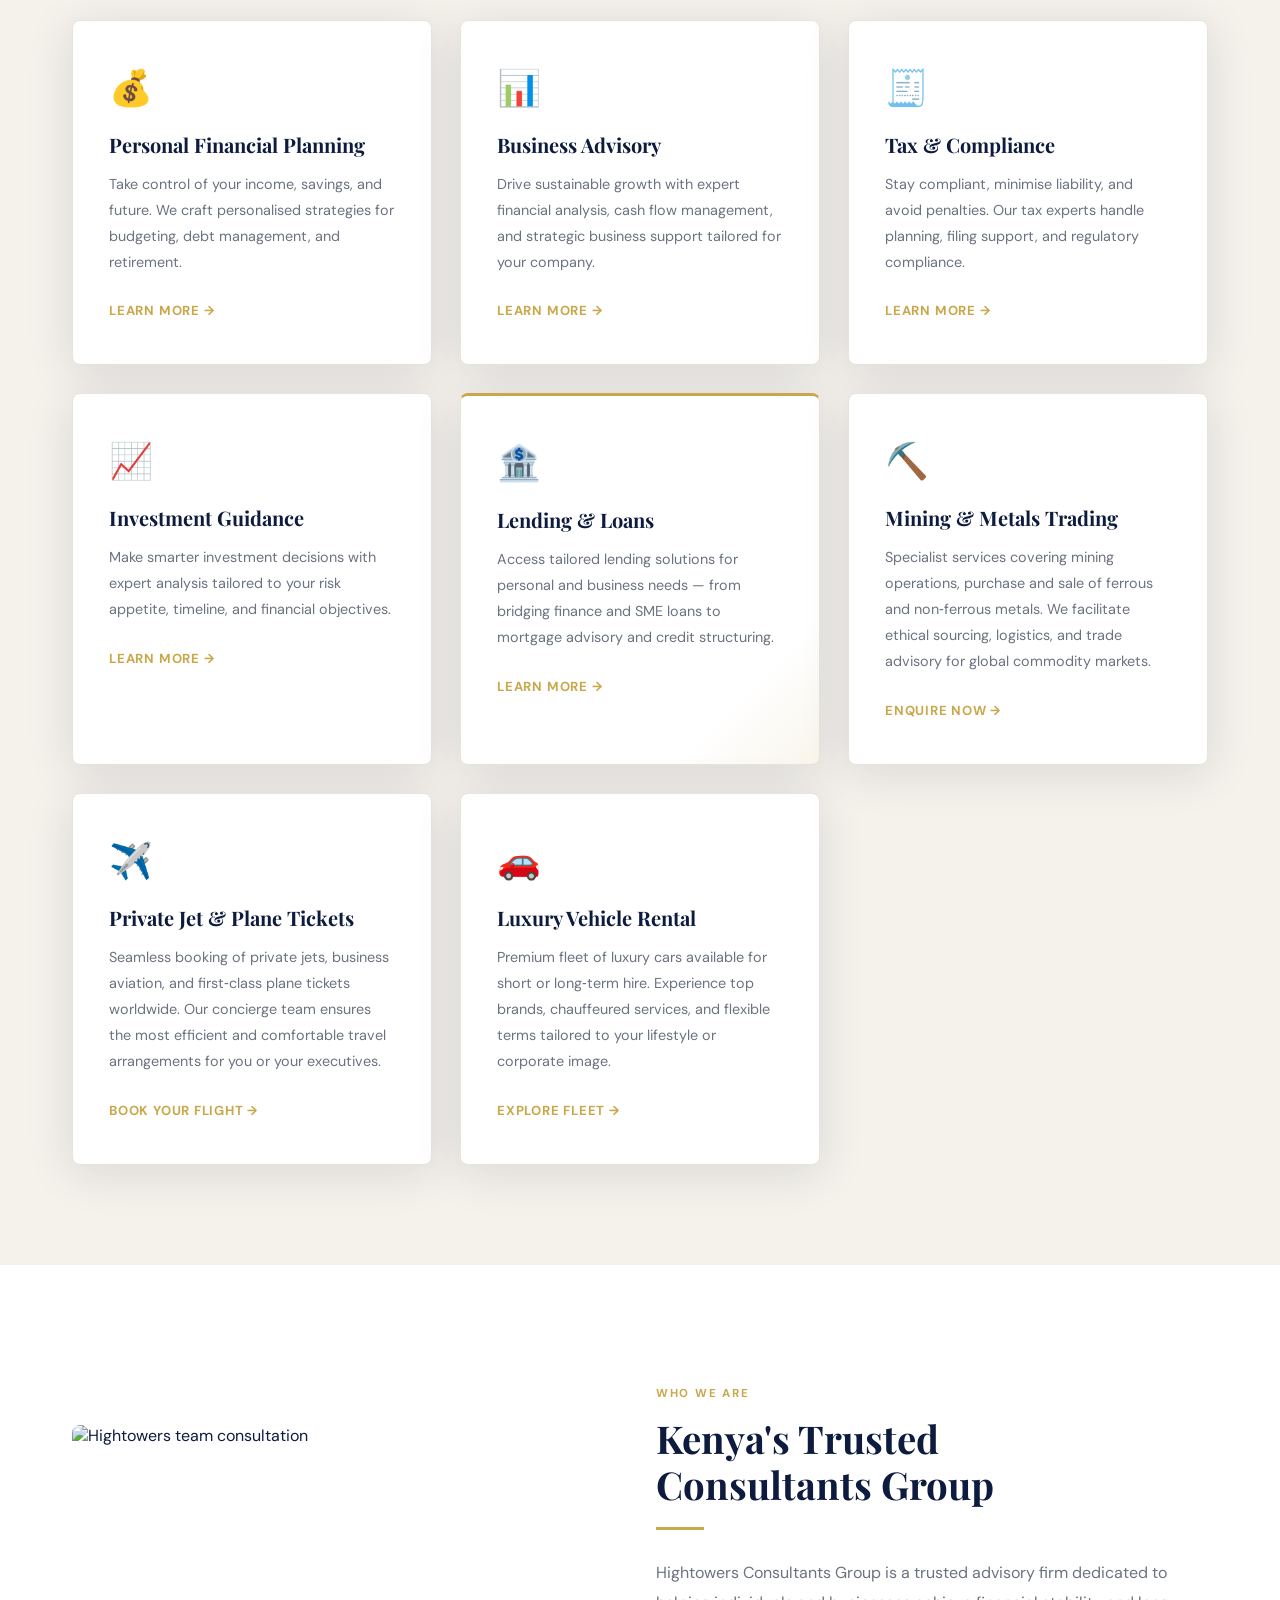
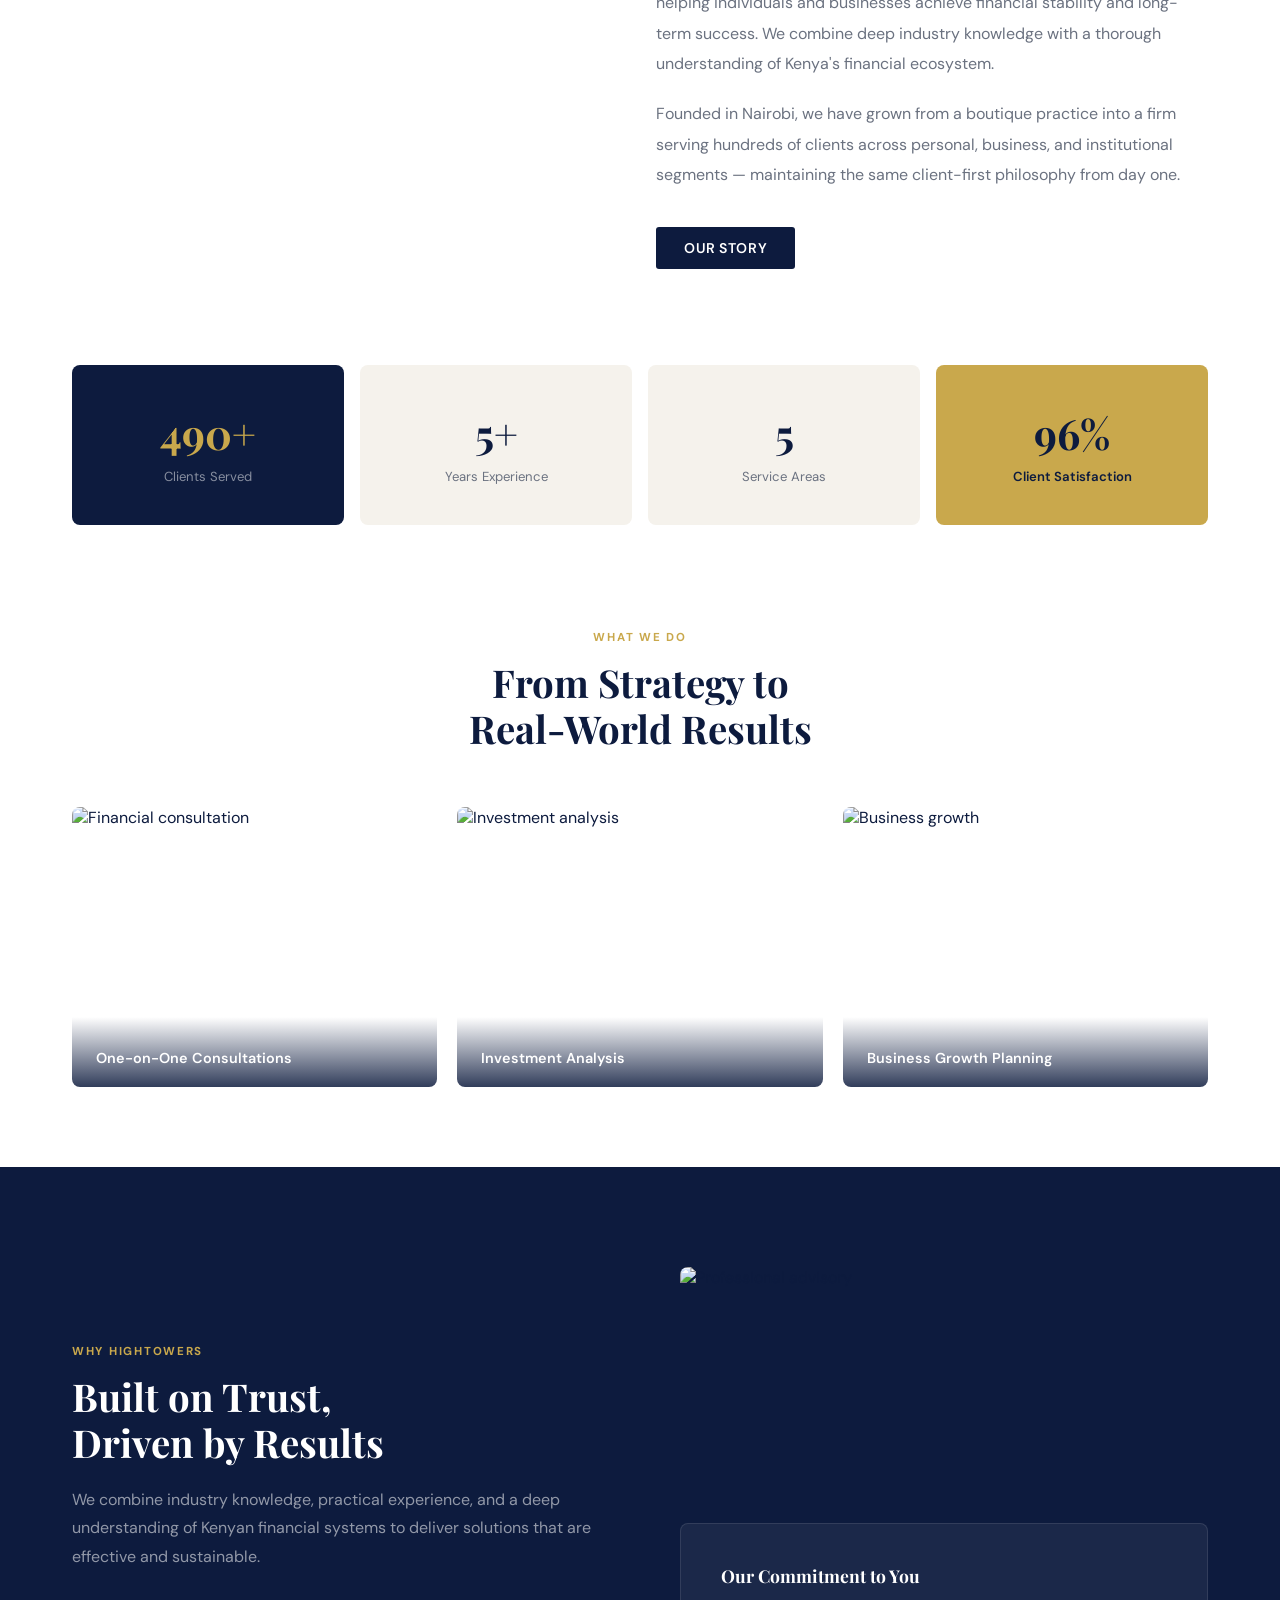
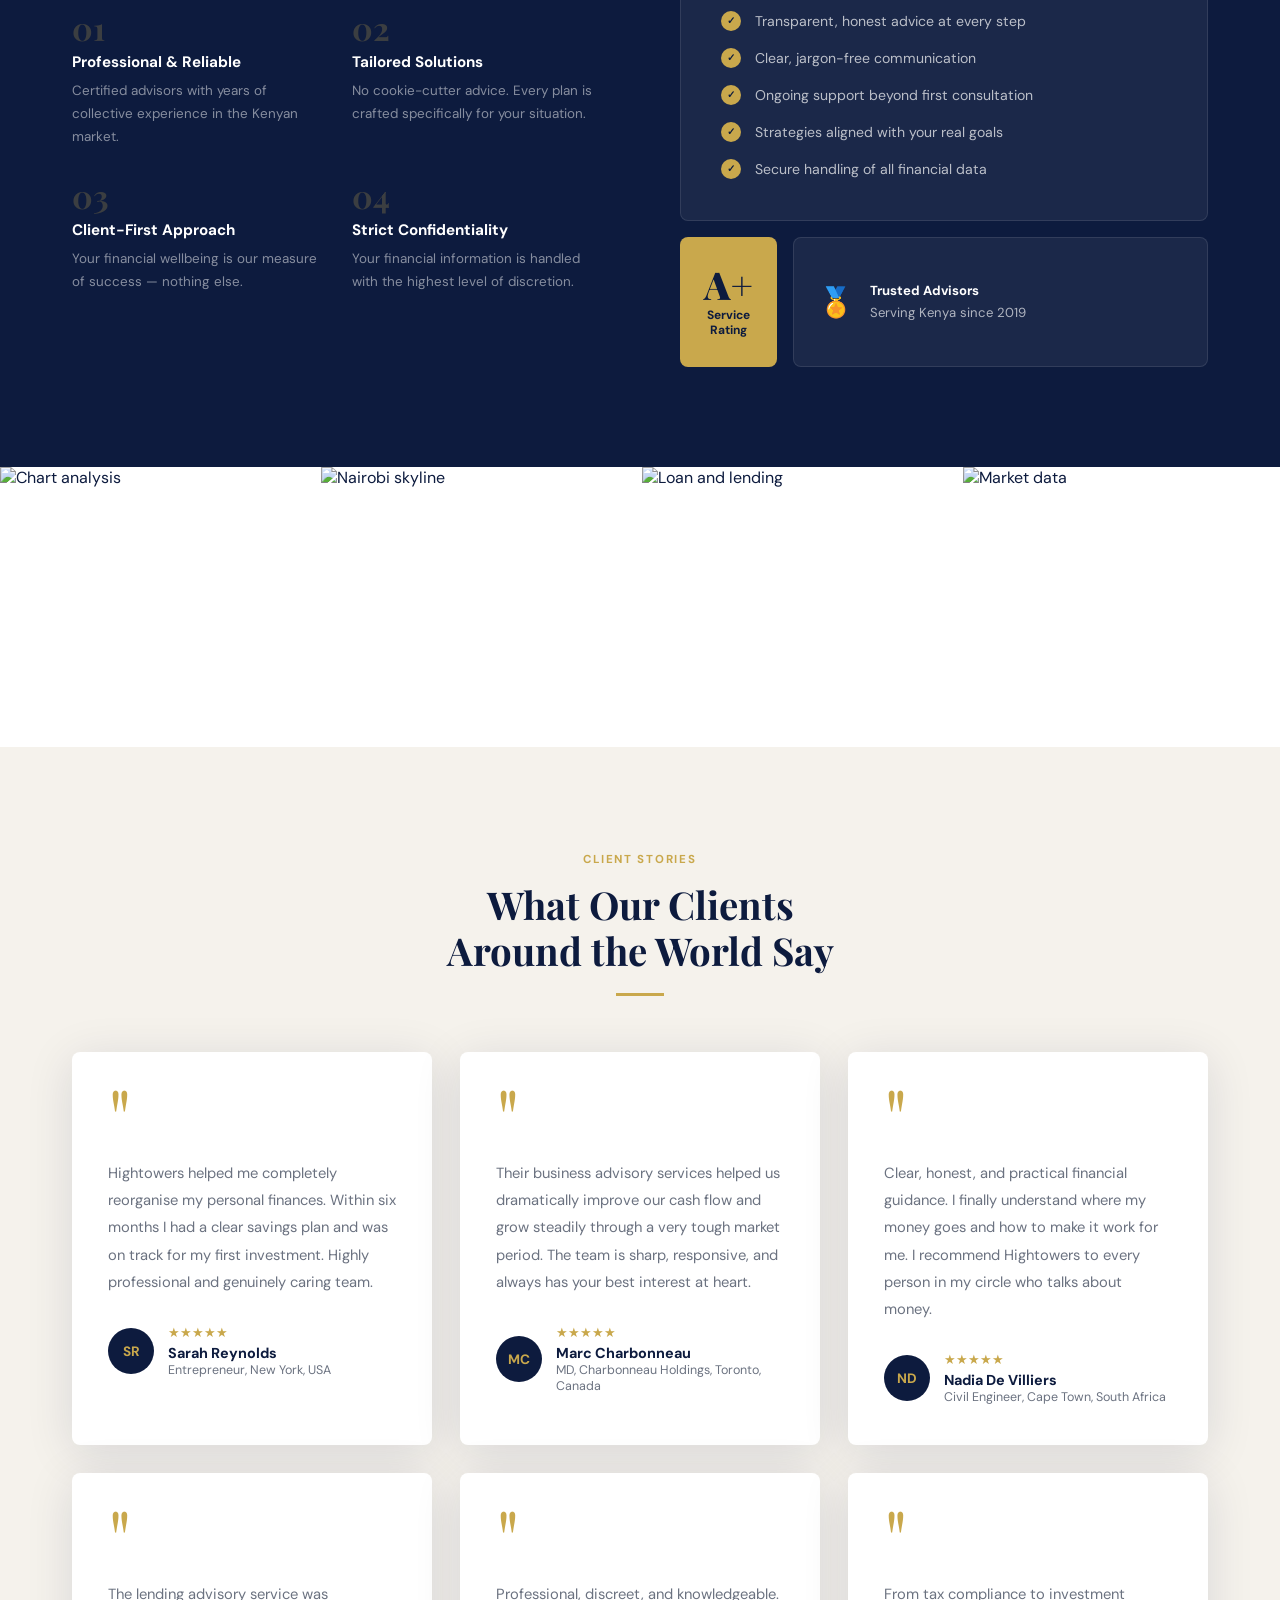
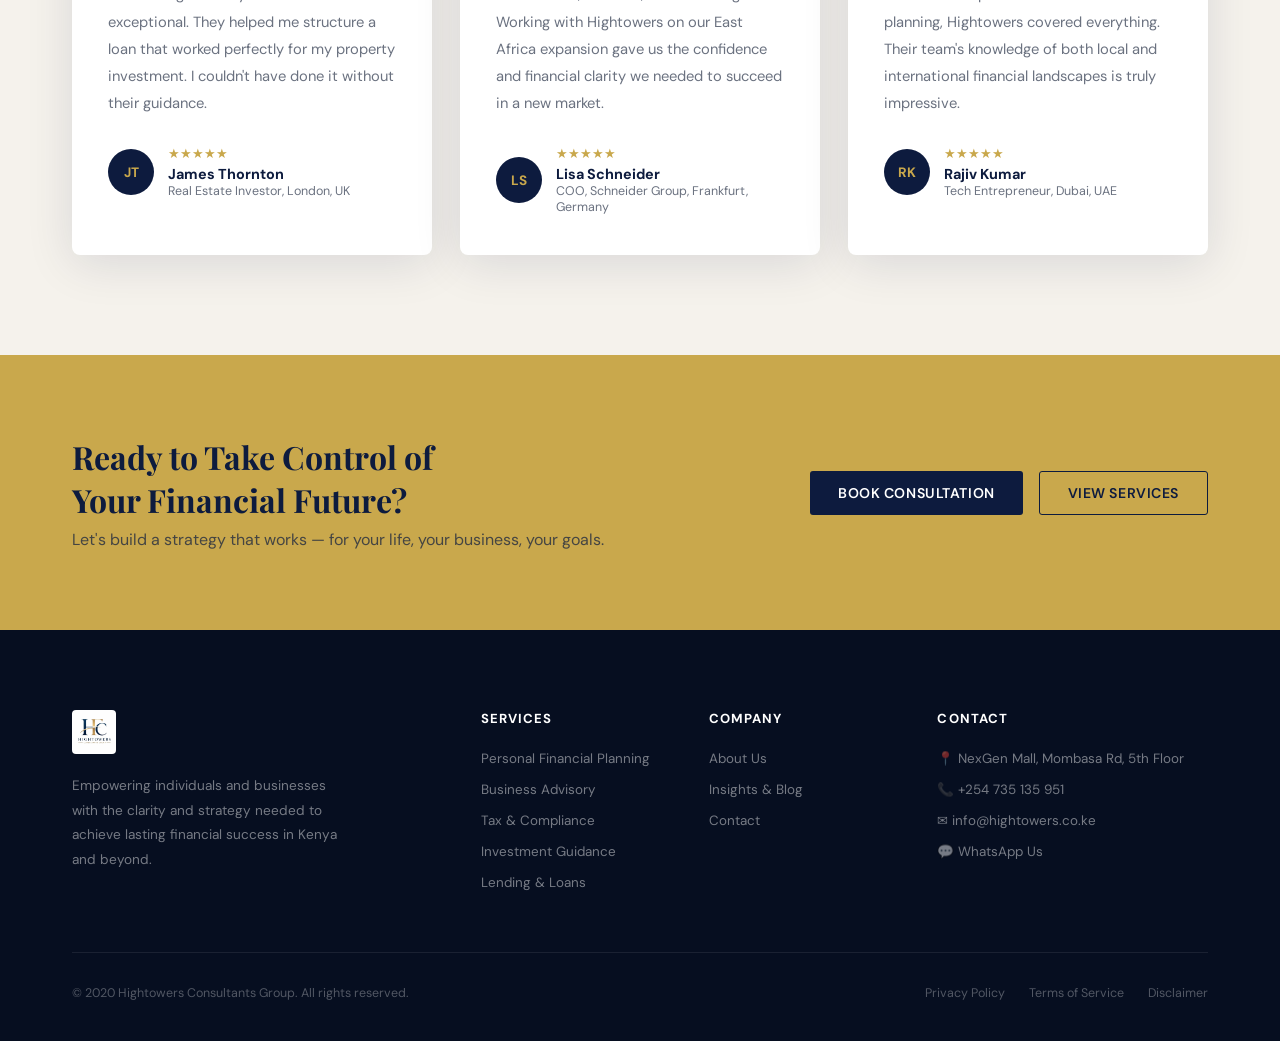
==== commit d62539ae: "Update print statement from 'Hello' to 'Goodbye'" ====
--- a/index.html
+++ b/index.html
@@ -341,7 +341,7 @@
   <div class="nav-inner">
     <a href="index.html" class="logo">
       <img src="[data-uri]" alt="Hightowers Consultants Group" id="logo-img" />
-      <span class="logo-text">HIGHTOWERS CONSULTANTS GROUP</span>
+      <span class="logo-text">HIGHTOWERS BUSINESS CONSULTANTS</span>
     </a>
     <ul class="nav-links">
       <li><a href="index.html">Home</a></li>
